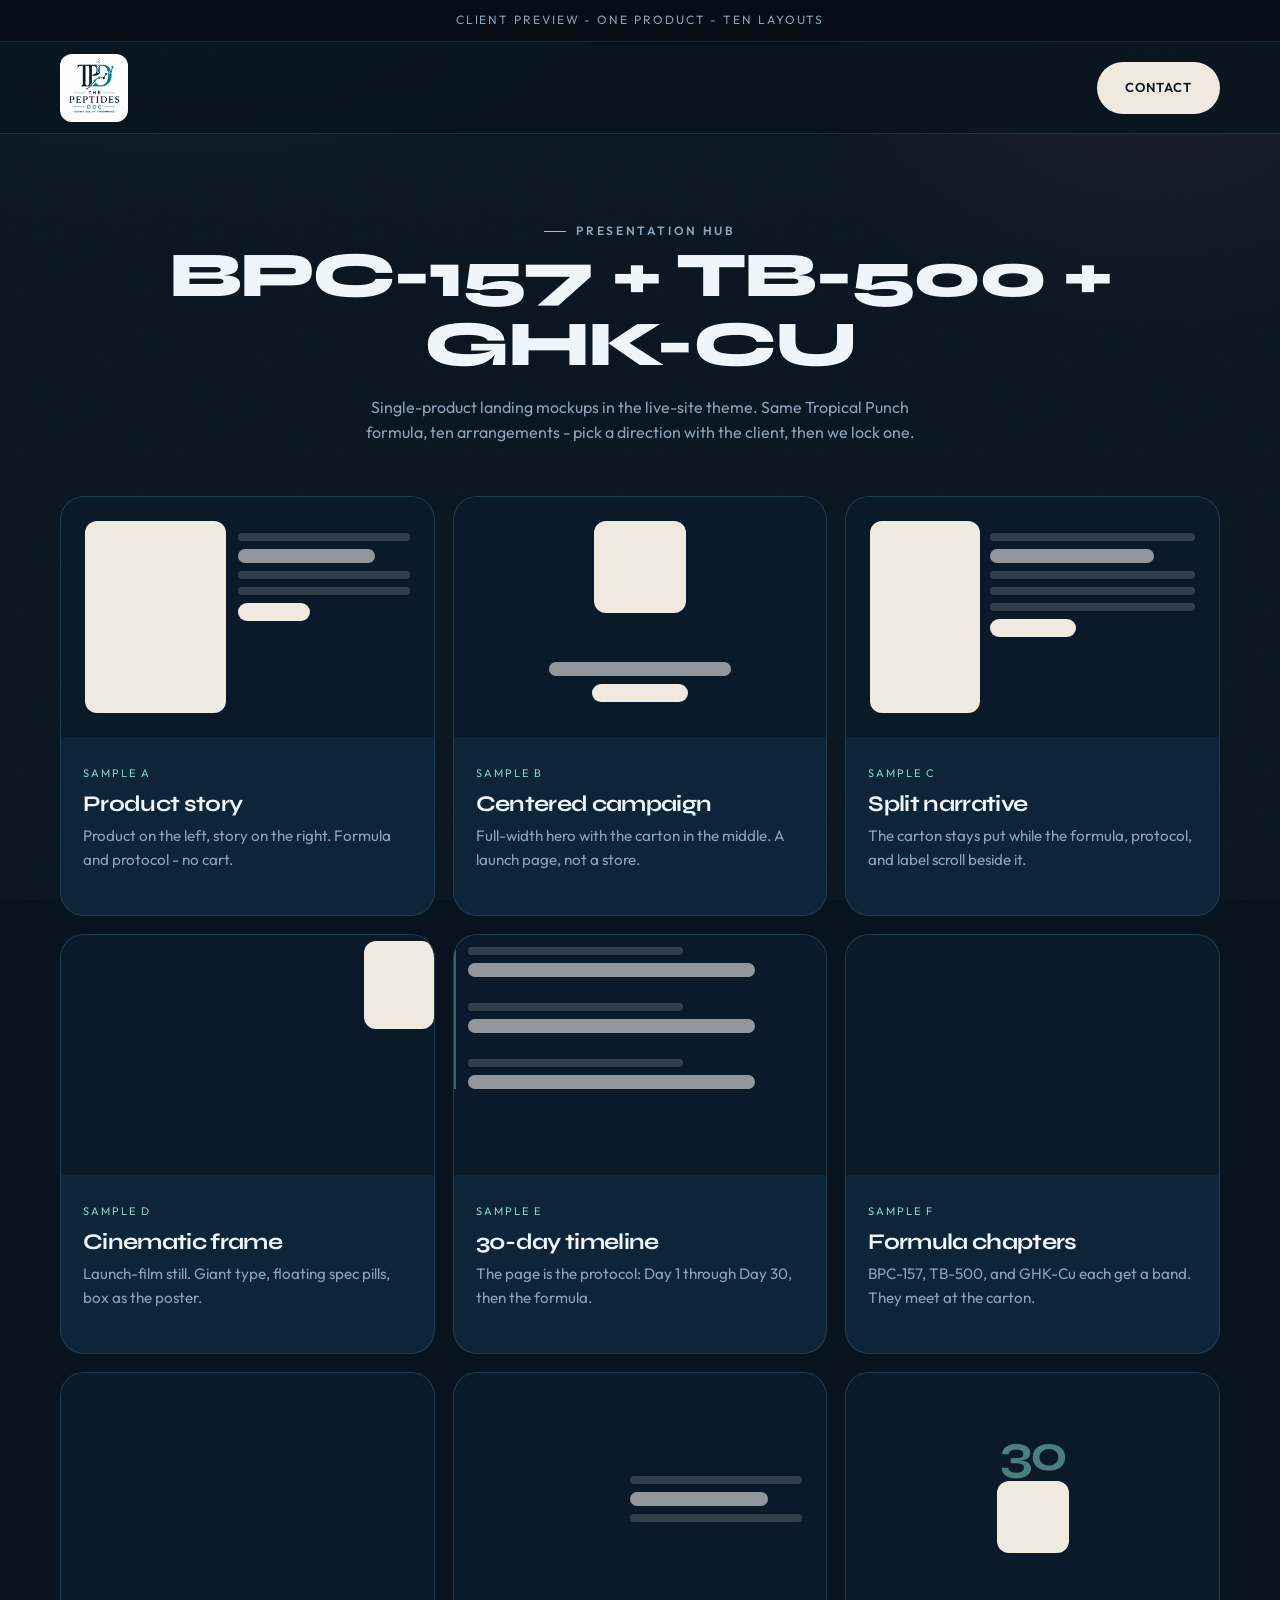
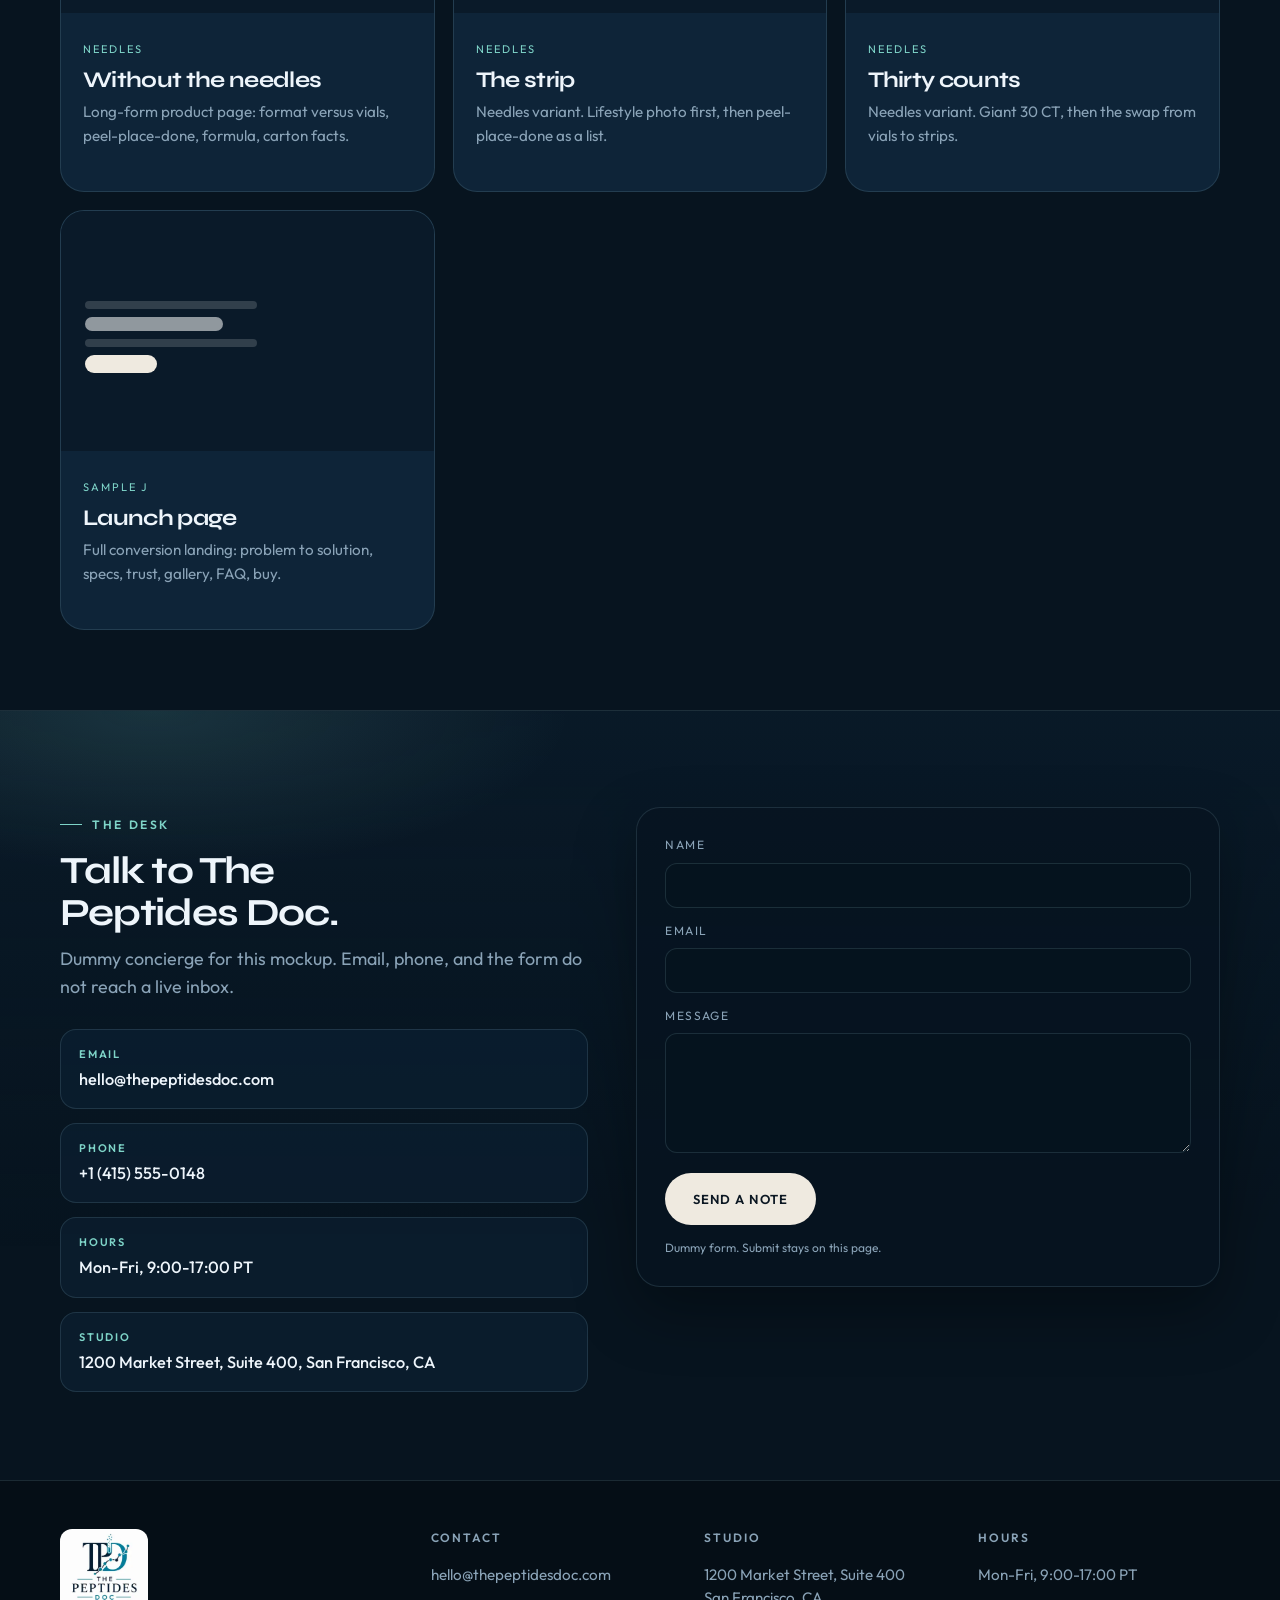
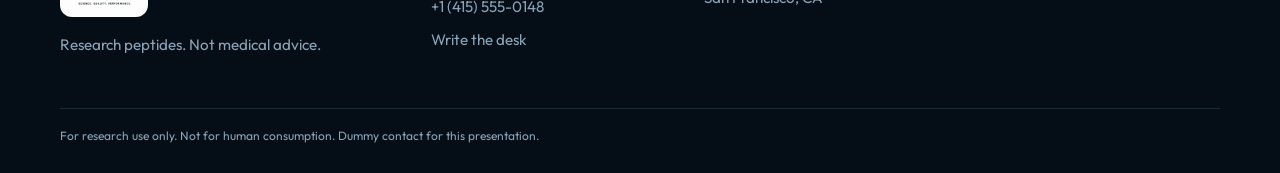
==== index.html @ 36b16c6d "first commit" ====
<!DOCTYPE html>
<html lang="en">
<head>
  <meta charset="UTF-8" />
  <meta name="viewport" content="width=device-width, initial-scale=1" />
  <title>The Peptides Doc - Landing samples</title>
  <link rel="preconnect" href="https://fonts.googleapis.com" />
  <link rel="preconnect" href="https://fonts.gstatic.com" crossorigin />
  <link href="https://fonts.googleapis.com/css2?family=Outfit:wght@300;400;500;600;700&family=Syne:wght@600;700;800&display=swap" rel="stylesheet" />
  <link rel="stylesheet" href="css/theme.css" />
</head>
<body>
  <div class="noise" aria-hidden="true"></div>
    <div class="presenter">Client preview - one product - ten layouts</div>
  <header class="site-header">
    <div class="header-inner">
      <a class="brand" href="index.html">
        <img src="assets/logo.webp" alt="The Peptides Doc" />
      </a>
      <a class="btn" href="#contact">Contact</a>
    </div>
  </header>
  <main>
    <section class="hub-hero wrap">
      <p class="kicker" style="justify-content:center;width:100%">Presentation hub</p>
      <h1>BPC-157 + TB-500 + GHK-CU</h1>
      <p>Single-product landing mockups in the live-site theme. Same Tropical Punch formula, ten arrangements - pick a direction with the client, then we lock one.</p>
    </section>
    <section class="wrap sample-grid">
      <a class="sample-card" href="samples/a-store-matched.html">
        <div class="sample-preview" aria-hidden="true">
          <div class="mini-a">
            <div class="mini-box"></div>
            <div class="mini-lines">
              <i></i><b></b><i></i><i></i><em></em>
            </div>
          </div>
        </div>
        <div class="sample-meta">
          <span>Sample A</span>
          <h2>Product story</h2>
          <p>Product on the left, story on the right. Formula and protocol - no cart.</p>
        </div>
      </a>
      <a class="sample-card" href="samples/b-centered.html">
        <div class="sample-preview" aria-hidden="true">
          <div class="mini-b">
            <div class="mini-box"></div>
            <div class="mini-lines">
              <i></i><b></b><em></em>
            </div>
          </div>
        </div>
        <div class="sample-meta">
          <span>Sample B</span>
          <h2>Centered campaign</h2>
          <p>Full-width hero with the carton in the middle. A launch page, not a store.</p>
        </div>
      </a>
      <a class="sample-card" href="samples/c-split.html">
        <div class="sample-preview" aria-hidden="true">
          <div class="mini-c">
            <div class="mini-box"></div>
            <div class="mini-lines">
              <i></i><b></b><i></i><i></i><i></i><em></em>
            </div>
          </div>
        </div>
        <div class="sample-meta">
          <span>Sample C</span>
          <h2>Split narrative</h2>
          <p>The carton stays put while the formula, protocol, and label scroll beside it.</p>
        </div>
      </a>
      <a class="sample-card" href="samples/d-cinematic.html">
        <div class="sample-preview" aria-hidden="true">
          <div class="mini-d">
            <div class="mini-lines">
              <i></i><b></b><i></i>
            </div>
            <div class="mini-box"></div>
          </div>
        </div>
        <div class="sample-meta">
          <span>Sample D</span>
          <h2>Cinematic frame</h2>
          <p>Launch-film still. Giant type, floating spec pills, box as the poster.</p>
        </div>
      </a>
      <a class="sample-card" href="samples/e-timeline.html">
        <div class="sample-preview" aria-hidden="true">
          <div class="mini-e">
            <div class="mini-lines"><i></i><b></b></div>
            <div class="mini-lines"><i></i><b></b></div>
            <div class="mini-lines"><i></i><b></b></div>
          </div>
        </div>
        <div class="sample-meta">
          <span>Sample E</span>
          <h2>30-day timeline</h2>
          <p>The page is the protocol: Day 1 through Day 30, then the formula.</p>
        </div>
      </a>
      <a class="sample-card" href="samples/f-chapters.html">
        <div class="sample-preview" aria-hidden="true">
          <div class="mini-f">
            <span></span><span></span><span></span>
          </div>
        </div>
        <div class="sample-meta">
          <span>Sample F</span>
          <h2>Formula chapters</h2>
          <p>BPC-157, TB-500, and GHK-Cu each get a band. They meet at the carton.</p>
        </div>
      </a>
      <a class="sample-card" href="samples/g-needles.html">
        <div class="sample-preview" aria-hidden="true">
          <div class="mini-g">
            <div class="mini-lines"><i></i><b></b><i></i></div>
            <div class="mini-box"></div>
          </div>
        </div>
        <div class="sample-meta">
          <span>Needles</span>
          <h2>Without the needles</h2>
          <p>Long-form product page: format versus vials, peel-place-done, formula, carton facts.</p>
        </div>
      </a>
      <a class="sample-card" href="samples/h-needles.html">
        <div class="sample-preview" aria-hidden="true">
          <div class="mini-h">
            <div class="mini-box"></div>
            <div class="mini-lines">
              <i></i><b></b><i></i>
            </div>
          </div>
        </div>
        <div class="sample-meta">
          <span>Needles</span>
          <h2>The strip</h2>
          <p>Needles variant. Lifestyle photo first, then peel-place-done as a list.</p>
        </div>
      </a>
      <a class="sample-card" href="samples/i-needles.html">
        <div class="sample-preview" aria-hidden="true">
          <div class="mini-i">
            <b>30</b>
            <div class="mini-box"></div>
          </div>
        </div>
        <div class="sample-meta">
          <span>Needles</span>
          <h2>Thirty counts</h2>
          <p>Needles variant. Giant 30 CT, then the swap from vials to strips.</p>
        </div>
      </a>
      <a class="sample-card" href="samples/j-launch.html">
        <div class="sample-preview" aria-hidden="true">
          <div class="mini-j">
            <div class="mini-lines">
              <i></i><b></b><i></i><em></em>
            </div>
            <div class="mini-box"></div>
          </div>
        </div>
        <div class="sample-meta">
          <span>Sample J</span>
          <h2>Launch page</h2>
          <p>Full conversion landing: problem to solution, specs, trust, gallery, FAQ, buy.</p>
        </div>
      </a>
    </section>
    <section class="contact-band" id="contact">
      <div class="wrap contact-layout">
        <div class="contact-copy">
          <p class="kicker">The desk</p>
          <h2>Talk to The Peptides Doc.</h2>
          <p class="lede">Dummy concierge for this mockup. Email, phone, and the form do not reach a live inbox.</p>
          <ul class="contact-points">
            <li>
              <span>Email</span>
              <a href="mailto:hello@thepeptidesdoc.com">hello@thepeptidesdoc.com</a>
            </li>
            <li>
              <span>Phone</span>
              <a href="tel:+14155550148">+1 (415) 555-0148</a>
            </li>
            <li>
              <span>Hours</span>
              <b>Mon-Fri, 9:00-17:00 PT</b>
            </li>
            <li>
              <span>Studio</span>
              <b>1200 Market Street, Suite 400, San Francisco, CA</b>
            </li>
          </ul>
        </div>
        <form class="contact-form" action="#" method="post">
          <label>Name
            <input type="text" name="name" autocomplete="name" required />
          </label>
          <label>Email
            <input type="email" name="email" autocomplete="email" required />
          </label>
          <label>Message
            <textarea name="message" required></textarea>
          </label>
          <button class="btn" type="submit">Send a note</button>
          <p class="hint">Dummy form. Submit stays on this page.</p>
        </form>
      </div>
    </section>
  </main>
  <footer class="site-footer">
    <div class="wrap footer-grid">
      <div>
        <a class="brand" href="index.html"><img src="assets/logo.webp" alt="The Peptides Doc" /></a>
        <p style="margin-top:16px">Research peptides. Not medical advice.</p>
      </div>
      <div>
        <h4>Contact</h4>
        <ul>
          <li><a href="mailto:hello@thepeptidesdoc.com">hello@thepeptidesdoc.com</a></li>
          <li><a href="tel:+14155550148">+1 (415) 555-0148</a></li>
          <li><a href="#contact">Write the desk</a></li>
        </ul>
      </div>
      <div>
        <h4>Studio</h4>
        <p>1200 Market Street, Suite 400<br />San Francisco, CA</p>
      </div>
      <div>
        <h4>Hours</h4>
        <p>Mon-Fri, 9:00-17:00 PT</p>
      </div>
    </div>
    <div class="wrap legal">
      For research use only. Not for human consumption. Dummy contact for this presentation.
    </div>
  </footer>
  <script src="js/main.js"></script>
</body>
</html>
---- css/theme.css ----
:root {
  --bg: #07141f;
  --bg-2: #0a1b2c;
  --card: #0e2438;
  --card-2: #123049;
  --line: rgba(160, 210, 225, 0.14);
  --text: #eef5fb;
  --muted: #8aa3b7;
  --accent: #7ed4c8;
  --accent-dim: rgba(126, 212, 200, 0.14);
  --punch: #e27a58;
  --btn: #efeae0;
  --btn-text: #0b1722;
  --shadow: 0 24px 60px rgba(0, 0, 0, 0.35);
  --radius: 18px;
  --display: "Syne", system-ui, sans-serif;
  --sans: "Outfit", system-ui, sans-serif;
  --header: 92px;
  --presenter: 42px;
}

*,
*::before,
*::after {
  box-sizing: border-box;
}

html {
  scroll-behavior: smooth;
}

body {
  margin: 0;
  min-height: 100vh;
  font-family: var(--sans);
  color: var(--text);
  background: var(--bg);
  line-height: 1.55;
}

body::before {
  content: "";
  position: fixed;
  inset: 0;
  pointer-events: none;
  z-index: 0;
  background:
    radial-gradient(900px 500px at 15% -10%, rgba(126, 212, 200, 0.12), transparent 55%),
    radial-gradient(700px 480px at 90% 10%, rgba(226, 122, 88, 0.08), transparent 50%),
    linear-gradient(180deg, #081623 0%, var(--bg) 28%, var(--bg) 100%);
}

img {
  max-width: 100%;
  display: block;
}

a {
  color: inherit;
  text-decoration: none;
}

button,
input {
  font: inherit;
}

.noise {
  position: fixed;
  inset: 0;
  pointer-events: none;
  z-index: 1;
  opacity: 0.045;
  background-image: url("data:image/svg+xml,%3Csvg xmlns='http://www.w3.org/2000/svg' width='160' height='160'%3E%3Cfilter id='n'%3E%3CfeTurbulence type='fractalNoise' baseFrequency='.8' numOctaves='4' stitchTiles='stitch'/%3E%3C/filter%3E%3Crect width='100%25' height='100%25' filter='url(%23n)'/%3E%3C/svg%3E");
}

.presenter,
.site-header,
main,
.site-footer {
  position: relative;
  z-index: 2;
}

/* Presenter strip */
.presenter {
  height: auto;
  min-height: var(--presenter);
  display: flex;
  align-items: center;
  justify-content: center;
  flex-wrap: wrap;
  gap: 14px 18px;
  padding: 8px 16px;
  background: #050e16;
  border-bottom: 1px solid var(--line);
  font-size: 12px;
  letter-spacing: 0.16em;
  text-transform: uppercase;
  color: var(--muted);
}

.presenter a {
  color: var(--muted);
  padding: 4px 2px;
}

.presenter a:hover,
.presenter a[aria-current="page"] {
  color: var(--accent);
}

.presenter .sep {
  width: 4px;
  height: 4px;
  border-radius: 50%;
  background: var(--line);
}

/* Header */
.site-header {
  position: sticky;
  top: 0;
  z-index: 20;
  height: var(--header);
  display: flex;
  align-items: center;
  backdrop-filter: blur(16px);
  background: rgba(7, 20, 31, 0.78);
  border-bottom: 1px solid var(--line);
}

.header-inner,
.wrap {
  width: min(1160px, calc(100% - 40px));
  margin: 0 auto;
}

.header-inner {
  display: flex;
  align-items: center;
  justify-content: space-between;
  gap: 24px;
}

.brand {
  display: flex;
  align-items: center;
  gap: 12px;
}

.brand img {
  display: block;
  height: 68px;
  width: auto;
  border-radius: 12px;
  background: #fff;
}

.site-footer .brand img {
  height: 88px;
}

.nav {
  display: flex;
  gap: 28px;
  font-size: 13px;
  letter-spacing: 0.14em;
  text-transform: uppercase;
  color: var(--muted);
}

.nav a:hover {
  color: var(--text);
}

.header-cta {
  display: flex;
  align-items: center;
  gap: 12px;
}

.menu-toggle {
  display: none;
  width: 42px;
  height: 42px;
  border: 1px solid var(--line);
  background: transparent;
  color: var(--text);
  border-radius: 10px;
  cursor: pointer;
  place-items: center;
}

.menu-toggle span,
.menu-toggle span::before,
.menu-toggle span::after {
  display: block;
  width: 16px;
  height: 2px;
  background: currentColor;
  position: relative;
}

.menu-toggle span::before,
.menu-toggle span::after {
  content: "";
  position: absolute;
  left: 0;
}

.menu-toggle span::before {
  top: -5px;
}

.menu-toggle span::after {
  top: 5px;
}

/* Buttons */
.btn {
  display: inline-flex;
  align-items: center;
  justify-content: center;
  gap: 8px;
  min-height: 52px;
  padding: 0 28px;
  border: 0;
  border-radius: 999px;
  background: var(--btn);
  color: var(--btn-text);
  font-weight: 600;
  letter-spacing: 0.08em;
  text-transform: uppercase;
  font-size: 13px;
  cursor: pointer;
  transition: transform 0.2s ease, box-shadow 0.2s ease;
}

.btn:hover {
  transform: translateY(-1px);
  box-shadow: 0 10px 28px rgba(239, 234, 224, 0.18);
}

.btn-ghost {
  background: transparent;
  color: var(--text);
  border: 1px solid var(--line);
}

.btn-ghost:hover {
  box-shadow: none;
  border-color: var(--accent);
}

.btn-block {
  width: 100%;
}

/* Type */
.kicker {
  display: inline-flex;
  align-items: center;
  gap: 10px;
  color: var(--accent);
  letter-spacing: 0.22em;
  text-transform: uppercase;
  font-size: 12px;
  font-weight: 600;
  margin: 0 0 16px;
}

.kicker::before {
  content: "";
  width: 22px;
  height: 1px;
  background: var(--accent);
}

h1,
h2,
h3 {
  font-family: var(--display);
  line-height: 1.08;
  margin: 0;
  letter-spacing: -0.03em;
}

h1 {
  font-size: clamp(2.4rem, 5vw, 4.4rem);
  font-weight: 800;
}

h2 {
  font-size: clamp(1.8rem, 3vw, 2.8rem);
}

h3 {
  font-size: 1.2rem;
  letter-spacing: -0.02em;
}

.lede {
  font-size: 1.12rem;
  color: var(--muted);
  max-width: 46ch;
}

.section {
  padding: 88px 0;
}

.section-head {
  display: flex;
  justify-content: space-between;
  align-items: end;
  gap: 24px;
  margin-bottom: 36px;
}

.section-head p {
  color: var(--muted);
  max-width: 36ch;
  margin: 0;
}

.flavor-chip {
  display: inline-flex;
  align-items: center;
  gap: 8px;
  padding: 6px 12px;
  border-radius: 999px;
  background: rgba(226, 122, 88, 0.14);
  color: #f3b79a;
  font-size: 12px;
  letter-spacing: 0.14em;
  text-transform: uppercase;
  font-weight: 600;
}

.flavor-chip i {
  width: 8px;
  height: 8px;
  border-radius: 50%;
  background: var(--punch);
  display: block;
}

/* Product stage */
.product-stage {
  position: relative;
  display: grid;
  place-items: center;
}

.product-stage img {
  width: min(440px, 100%);
  height: auto;
  filter: drop-shadow(0 28px 50px rgba(0, 0, 0, 0.45));
  border-radius: 0;
  mix-blend-mode: lighten;
}

.product-stage::after {
  content: "";
  position: absolute;
  width: 70%;
  height: 40%;
  bottom: 6%;
  border-radius: 50%;
  background: radial-gradient(circle, rgba(126, 212, 200, 0.28), transparent 70%);
  z-index: -1;
  filter: blur(8px);
}

/* Specs */
.specs {
  display: grid;
  grid-template-columns: repeat(4, 1fr);
  gap: 12px;
}

.spec {
  background: rgba(14, 36, 56, 0.7);
  border: 1px solid var(--line);
  border-radius: var(--radius);
  padding: 18px 16px;
}

.spec span {
  display: block;
  color: var(--muted);
  font-size: 11px;
  letter-spacing: 0.16em;
  text-transform: uppercase;
}

.spec strong {
  display: block;
  margin-top: 6px;
  font-size: 1.15rem;
  font-weight: 600;
}

/* Cards */
.grid-3 {
  display: grid;
  grid-template-columns: repeat(3, 1fr);
  gap: 16px;
}

.card {
  background: linear-gradient(180deg, rgba(18, 48, 73, 0.65), rgba(14, 36, 56, 0.9));
  border: 1px solid var(--line);
  border-radius: 22px;
  padding: 28px;
  min-height: 100%;
}

.card .idx {
  color: var(--accent);
  font-size: 12px;
  letter-spacing: 0.18em;
  text-transform: uppercase;
  margin-bottom: 18px;
}

.card p {
  color: var(--muted);
  margin: 12px 0 0;
}

.hero-actions {
  margin-top: 24px;
  display: flex;
  gap: 12px;
  flex-wrap: wrap;
}

.pay-hint {
  color: var(--muted);
  font-size: 13px;
  text-align: center;
  margin-top: 14px;
}

/* Label */
.label-grid {
  display: grid;
  grid-template-columns: 1.1fr 0.9fr;
  gap: 16px;
}

.facts {
  background: var(--card);
  border: 1px solid var(--line);
  border-radius: 22px;
  padding: 28px;
}

.facts h3 {
  margin-bottom: 16px;
}

.facts-row {
  display: flex;
  justify-content: space-between;
  gap: 16px;
  padding: 12px 0;
  border-bottom: 1px solid var(--line);
  color: var(--muted);
}

.facts-row strong {
  color: var(--text);
  font-weight: 500;
}

.side-notes {
  display: grid;
  gap: 12px;
}

.note {
  background: var(--card);
  border: 1px solid var(--line);
  border-radius: 16px;
  padding: 18px 20px;
}

.note h3 {
  font-size: 0.95rem;
  margin-bottom: 8px;
}

.note p {
  margin: 0;
  color: var(--muted);
  font-size: 0.92rem;
}

/* FAQ */
.faq {
  display: grid;
  gap: 10px;
}

.faq-item {
  border: 1px solid var(--line);
  border-radius: 16px;
  background: rgba(14, 36, 56, 0.55);
  overflow: hidden;
}

.faq-item button {
  width: 100%;
  text-align: left;
  background: transparent;
  border: 0;
  color: var(--text);
  padding: 18px 20px;
  display: flex;
  justify-content: space-between;
  align-items: center;
  gap: 16px;
  cursor: pointer;
  font-weight: 500;
}

.faq-item button span {
  color: var(--accent);
  font-size: 1.4rem;
  line-height: 1;
}

.faq-item .answer {
  display: none;
  padding: 0 20px 18px;
  color: var(--muted);
}

.faq-item.open .answer {
  display: block;
}

/* Close CTA */
.close-cta {
  text-align: center;
  padding: 96px 0 80px;
}

.close-cta .panel {
  background:
    radial-gradient(600px 180px at 50% 0%, rgba(126, 212, 200, 0.16), transparent 60%),
    var(--card);
  border: 1px solid var(--line);
  border-radius: 28px;
  padding: 64px 24px;
}

.close-cta p {
  color: var(--muted);
  max-width: 46ch;
  margin: 16px auto 28px;
}

/* Footer */
.site-footer {
  border-top: 1px solid var(--line);
  padding: 48px 0 28px;
  background: #050e16;
}

.footer-grid {
  display: grid;
  grid-template-columns: 1.4fr repeat(3, 1fr);
  gap: 32px;
  margin-bottom: 36px;
}

.site-footer h4 {
  margin: 0 0 14px;
  font-size: 12px;
  letter-spacing: 0.16em;
  text-transform: uppercase;
  color: var(--muted);
  font-weight: 600;
}

.site-footer a,
.site-footer p {
  color: var(--muted);
  font-size: 0.95rem;
}

.site-footer ul {
  list-style: none;
  margin: 0;
  padding: 0;
  display: grid;
  gap: 8px;
}

.legal {
  border-top: 1px solid var(--line);
  padding-top: 18px;
  font-size: 12px;
  color: var(--muted);
}

.site-footer a:hover {
  color: var(--accent);
}

.contact-band {
  padding: 96px 0 88px;
  border-top: 1px solid var(--line);
  scroll-margin-top: 140px;
  background:
    radial-gradient(720px 280px at 12% 0%, rgba(126, 212, 200, 0.14), transparent 58%),
    linear-gradient(180deg, rgba(14, 36, 56, 0.35), transparent 70%);
}

.contact-layout {
  display: grid;
  grid-template-columns: 0.95fr 1.05fr;
  gap: 48px;
  align-items: start;
}

.contact-copy h2 {
  margin-bottom: 12px;
  max-width: 14ch;
}

.contact-copy .lede {
  margin: 0 0 28px;
}

.contact-points {
  list-style: none;
  margin: 0;
  padding: 0;
  display: grid;
  gap: 14px;
}

.contact-points li {
  display: grid;
  gap: 4px;
  padding: 16px 18px;
  border: 1px solid var(--line);
  border-radius: 16px;
  background: rgba(14, 36, 56, 0.55);
}

.contact-points span {
  font-size: 11px;
  letter-spacing: 0.16em;
  text-transform: uppercase;
  color: var(--accent);
  font-weight: 600;
}

.contact-points a,
.contact-points b {
  color: var(--text);
  font-weight: 500;
  font-size: 1.02rem;
}

.contact-form {
  display: grid;
  gap: 14px;
  padding: 28px;
  border: 1px solid var(--line);
  border-radius: 24px;
  background: rgba(8, 20, 32, 0.72);
  box-shadow: var(--shadow);
}

.contact-form label {
  display: grid;
  gap: 8px;
  font-size: 12px;
  letter-spacing: 0.12em;
  text-transform: uppercase;
  color: var(--muted);
}

.contact-form input,
.contact-form textarea {
  width: 100%;
  border: 1px solid var(--line);
  border-radius: 12px;
  background: rgba(7, 20, 31, 0.85);
  color: var(--text);
  padding: 12px 14px;
  font: inherit;
  letter-spacing: 0;
  text-transform: none;
}

.contact-form textarea {
  min-height: 120px;
  resize: vertical;
}

.contact-form input:focus,
.contact-form textarea:focus {
  outline: 2px solid rgba(126, 212, 200, 0.45);
  border-color: var(--accent);
}

.contact-form .btn {
  justify-self: start;
  margin-top: 6px;
}

.contact-form .hint {
  margin: 0;
  color: var(--muted);
  font-size: 12px;
}

/* Hub */
.hub-hero {
  padding: 72px 0 24px;
  text-align: center;
}

.hub-hero p {
  color: var(--muted);
  max-width: 52ch;
  margin: 16px auto 0;
}

.sample-grid {
  display: grid;
  grid-template-columns: repeat(3, 1fr);
  gap: 18px;
  padding: 28px 0 80px;
}

.sample-card {
  display: flex;
  flex-direction: column;
  border: 1px solid var(--line);
  border-radius: 24px;
  overflow: hidden;
  background: var(--card);
  min-height: 420px;
  transition: transform 0.2s ease, border-color 0.2s ease;
}

.sample-card:hover {
  transform: translateY(-4px);
  border-color: rgba(126, 212, 200, 0.4);
}

.sample-preview {
  height: 240px;
  position: relative;
  background: #0a1a29;
  overflow: hidden;
}

.mini-a,
.mini-b,
.mini-c {
  position: absolute;
  inset: 24px;
}

.mini-a {
  display: grid;
  grid-template-columns: 0.9fr 1.1fr;
  gap: 12px;
}

.mini-box {
  background: #efeae0;
  border-radius: 12px;
}

.mini-lines {
  display: grid;
  align-content: start;
  gap: 8px;
  padding-top: 12px;
}

.mini-lines i,
.mini-lines b,
.mini-lines em {
  display: block;
  height: 8px;
  border-radius: 99px;
  background: rgba(255, 255, 255, 0.16);
}

.mini-lines b {
  width: 80%;
  height: 14px;
  background: rgba(255, 255, 255, 0.55);
}

.mini-lines em {
  width: 42%;
  height: 18px;
  background: var(--btn);
}

.mini-b {
  display: grid;
  justify-items: center;
  gap: 10px;
}

.mini-b .mini-box {
  width: 92px;
  height: 92px;
}

.mini-b .mini-lines {
  width: 70%;
  justify-items: center;
}

.mini-c {
  display: grid;
  grid-template-columns: 0.7fr 1.3fr;
  gap: 10px;
}

.mini-c .mini-box {
  height: 100%;
}

.sample-meta {
  padding: 22px 22px 24px;
}

.sample-meta span {
  color: var(--accent);
  font-size: 11px;
  letter-spacing: 0.18em;
  text-transform: uppercase;
}

.sample-meta h2 {
  font-size: 1.4rem;
  margin: 8px 0 8px;
}

.sample-meta p {
  margin: 0;
  color: var(--muted);
  font-size: 0.95rem;
}

/* Layout A */
.layout-a .hero {
  display: grid;
  grid-template-columns: 1fr 1fr;
  gap: 56px;
  align-items: center;
  padding: 56px 0 32px;
}

.layout-a .hero-copy .lede {
  margin: 18px 0 22px;
}

.layout-a .specs {
  margin: 40px 0 8px;
}

/* Layout B */
.layout-b .hero {
  text-align: center;
  padding: 48px 0 24px;
}

.layout-b .hero-copy {
  max-width: 760px;
  margin: 0 auto 8px;
}

.layout-b .lede {
  margin: 16px auto 24px;
}

.layout-b .hero-actions {
  display: flex;
  justify-content: center;
  gap: 12px;
  flex-wrap: wrap;
}

.layout-b .kicker,
.layout-b .section-head {
  justify-content: center;
  text-align: center;
}

.layout-b .kicker {
  width: 100%;
}

.layout-b .section-head {
  flex-direction: column;
  align-items: center;
}

.layout-b .section-head p,
.layout-b .lede {
  margin-left: auto;
  margin-right: auto;
}

.layout-b .specs {
  margin-top: 48px;
}

.layout-b .product-stage {
  margin: 8px 0 28px;
}

/* Layout C */
.layout-c .split {
  display: grid;
  grid-template-columns: 420px 1fr;
  gap: 48px;
  align-items: start;
  padding: 40px 0 72px;
}

.layout-c .sticky-panel {
  position: sticky;
  top: calc(var(--header) + 24px);
  background: rgba(14, 36, 56, 0.72);
  border: 1px solid var(--line);
  border-radius: 28px;
  padding: 28px 24px 24px;
  backdrop-filter: blur(12px);
}

.layout-c .sticky-panel h1 {
  font-size: clamp(1.7rem, 2.4vw, 2.3rem);
  margin: 10px 0 8px;
}

.layout-c .sticky-panel .lede {
  font-size: 0.98rem;
  margin: 0 0 16px;
}

.layout-c .sticky-panel .hero-actions {
  flex-direction: column;
}

.layout-c .story .section {
  padding: 0 0 56px;
}

.layout-c .story .section:first-child {
  padding-top: 8px;
}

/* Hub mini D E F */
.mini-d {
  display: grid;
  align-content: center;
  justify-items: start;
  gap: 10px;
}

.mini-d b {
  width: 90%;
  height: 22px;
}

.mini-d .mini-box {
  width: 70px;
  height: 88px;
  justify-self: end;
  margin-top: -70px;
}

.mini-e {
  display: grid;
  gap: 14px;
  padding-left: 12px;
  border-left: 2px solid rgba(126, 212, 200, 0.4);
}

.mini-e i {
  width: 60%;
}

.mini-f {
  display: grid;
  grid-template-rows: 1fr 1fr 1fr;
  gap: 8px;
}

.mini-f span {
  display: block;
  border-radius: 8px;
  background: rgba(126, 212, 200, 0.18);
}

.mini-f span:nth-child(2) {
  background: rgba(226, 122, 88, 0.22);
}

.mini-f span:nth-child(3) {
  background: rgba(255, 255, 255, 0.12);
}

/* Layout D cinematic */
.layout-d .cine {
  min-height: calc(100vh - var(--header) - 52px);
  display: grid;
  grid-template-columns: 1.05fr 0.95fr;
  gap: 32px;
  align-items: center;
  padding: 36px 0 56px;
}

.layout-d .cine h1 {
  font-size: clamp(2.8rem, 7vw, 5.6rem);
  line-height: 0.9;
}

.layout-d .cine .lede {
  margin: 20px 0 0;
  max-width: 38ch;
}

.cine-visual {
  position: relative;
}

.pill {
  position: absolute;
  border: 1px solid var(--line);
  background: rgba(7, 20, 31, 0.78);
  backdrop-filter: blur(10px);
  border-radius: 999px;
  padding: 8px 14px;
  font-size: 12px;
  letter-spacing: 0.08em;
  text-transform: uppercase;
  color: var(--accent);
  white-space: nowrap;
}

.pill-1 { top: 8%; left: -8%; }
.pill-2 { top: 42%; right: -6%; }
.pill-3 { bottom: 14%; left: 0; }
.pill-4 { top: 12%; right: 4%; color: #f3b79a; }

.scroll-cue {
  margin: 0;
  color: var(--muted);
  letter-spacing: 0.2em;
  text-transform: uppercase;
  font-size: 11px;
}

/* Layout E timeline */
.layout-e .intro {
  display: grid;
  grid-template-columns: 280px 1fr;
  gap: 48px;
  align-items: center;
  padding: 40px 0 24px;
}

.layout-e .intro .product-stage img {
  width: min(260px, 100%);
}

.timeline {
  position: relative;
  margin: 24px 0 8px;
  padding-left: 8px;
}

.t-item {
  display: grid;
  grid-template-columns: 140px 1fr;
  gap: 28px;
  padding: 0 0 48px 36px;
  border-left: 1px solid var(--line);
  position: relative;
}

.t-item::before {
  content: "";
  position: absolute;
  left: -5px;
  top: 6px;
  width: 9px;
  height: 9px;
  border-radius: 50%;
  background: var(--accent);
  box-shadow: 0 0 0 4px var(--accent-dim);
}

.t-item .when {
  color: var(--accent);
  letter-spacing: 0.16em;
  text-transform: uppercase;
  font-size: 12px;
  font-weight: 600;
  margin: 0;
}

.t-item h3 {
  margin: 0 0 8px;
}

.t-item p {
  margin: 0;
  color: var(--muted);
}

.t-item:last-child {
  border-left-color: transparent;
  padding-bottom: 12px;
}

/* Layout F chapters */
.chapter {
  display: grid;
  grid-template-columns: 0.4fr 1.2fr 0.8fr;
  gap: 32px;
  align-items: center;
  padding: 72px 0;
  border-top: 1px solid var(--line);
}

.chapter-num {
  font-family: var(--display);
  font-size: clamp(4rem, 10vw, 8rem);
  line-height: 0.8;
  color: rgba(238, 245, 251, 0.08);
  letter-spacing: -0.06em;
}

.chapter h2 {
  margin: 8px 0 12px;
}

.chapter p {
  margin: 0;
  color: var(--muted);
  max-width: 42ch;
}

.chapter-accent {
  height: 8px;
  border-radius: 99px;
  background: var(--accent);
  width: 72px;
}

.ch-tb .chapter-accent { background: #7ea8d4; }
.ch-ghk .chapter-accent { background: var(--punch); }

.combine {
  display: grid;
  grid-template-columns: 1fr 1fr;
  gap: 40px;
  align-items: center;
  padding: 64px 0 40px;
  border-top: 1px solid var(--line);
}

/* Layout G - without the needles */
.layout-g .g-hero {
  position: relative;
  padding: 28px 0 72px;
  text-align: center;
  overflow: hidden;
}

.layout-g .g-hero h1 {
  font-size: clamp(2.6rem, 9vw, 6rem);
  line-height: 0.88;
  max-width: 12ch;
  margin: 0 auto 8px;
  position: relative;
  z-index: 1;
}

.layout-g .g-hero .kicker {
  justify-content: center;
  width: 100%;
}

.g-stage {
  position: relative;
  max-width: 520px;
  margin: 8px auto 0;
  z-index: 1;
}

.g-stage .g-num {
  position: absolute;
  left: 50%;
  top: 46%;
  transform: translate(-50%, -50%);
  font-family: var(--display);
  font-size: clamp(8rem, 22vw, 16rem);
  line-height: 0.7;
  color: rgba(126, 212, 200, 0.1);
  letter-spacing: -0.08em;
  z-index: 0;
  pointer-events: none;
}

.g-stage img {
  position: relative;
  z-index: 1;
  width: min(380px, 78%);
  margin: 0 auto;
  mix-blend-mode: lighten;
  filter: drop-shadow(0 32px 50px rgba(0, 0, 0, 0.5));
}

.g-meta {
  display: flex;
  justify-content: center;
  gap: 28px;
  flex-wrap: wrap;
  margin-top: 18px;
  position: relative;
  z-index: 1;
  color: var(--muted);
  font-size: 13px;
  letter-spacing: 0.12em;
  text-transform: uppercase;
}

.g-meta b {
  color: var(--text);
  font-weight: 600;
}

.steps-split {
  display: grid;
  grid-template-columns: 0.9fr 1.1fr;
  gap: 48px;
  align-items: center;
}

.step-list {
  display: grid;
  gap: 14px;
}

.step-list article {
  display: grid;
  grid-template-columns: 56px 1fr;
  gap: 16px;
  align-items: start;
  padding: 18px 20px;
  border: 1px solid var(--line);
  border-radius: 18px;
  background: rgba(14, 36, 56, 0.55);
}

.step-list .n {
  font-family: var(--display);
  font-size: 1.4rem;
  color: var(--accent);
  line-height: 1;
}

.step-list h3 {
  margin: 0 0 4px;
}

.step-list p {
  margin: 0;
  color: var(--muted);
  font-size: 0.95rem;
}

.stat-row {
  display: grid;
  grid-template-columns: repeat(3, 1fr);
  gap: 12px;
}

.stat-row article {
  border: 1px solid var(--line);
  border-radius: 20px;
  padding: 28px 22px;
  background: var(--card);
}

.stat-row span {
  display: block;
  color: var(--accent);
  font-size: 11px;
  letter-spacing: 0.16em;
  text-transform: uppercase;
  margin-bottom: 10px;
}

.stat-row strong {
  display: block;
  font-family: var(--display);
  font-size: 1.55rem;
  letter-spacing: -0.03em;
  margin-bottom: 8px;
}

.stat-row p {
  margin: 0;
  color: var(--muted);
}

.rail {
  display: grid;
  gap: 0;
}

.rail article {
  display: grid;
  grid-template-columns: 80px 1fr;
  gap: 20px;
  padding: 28px 0;
  border-top: 1px solid var(--line);
}

.rail article:last-child {
  border-bottom: 1px solid var(--line);
}

.rail .n {
  font-family: var(--display);
  font-size: 2rem;
  color: rgba(126, 212, 200, 0.7);
}

.rail p {
  margin: 8px 0 0;
  color: var(--muted);
}

.mini-g {
  display: grid;
  justify-items: center;
  align-content: center;
  gap: 8px;
}

.mini-g b {
  width: 78%;
  height: 16px;
}

.mini-h {
  position: absolute;
  inset: 24px;
  display: grid;
  grid-template-columns: 0.9fr 1.1fr;
  gap: 12px;
  align-items: center;
}

.mini-i {
  position: absolute;
  inset: 24px;
  display: grid;
  justify-items: center;
  align-content: center;
  gap: 6px;
}

.mini-i b {
  font-family: var(--display);
  font-size: 3.2rem;
  line-height: 0.8;
  color: rgba(126, 212, 200, 0.55);
  letter-spacing: -0.06em;
}

.mini-i .mini-box {
  width: 72px;
  height: 72px;
}

.mini-j {
  position: absolute;
  inset: 24px;
  display: grid;
  grid-template-columns: 1.1fr 0.9fr;
  gap: 12px;
  align-items: center;
}

/* Toast for dummy CTA */
.toast {
  position: fixed;
  left: 50%;
  bottom: 24px;
  transform: translateX(-50%) translateY(20px);
  background: var(--btn);
  color: var(--btn-text);
  padding: 12px 18px;
  border-radius: 999px;
  font-size: 13px;
  font-weight: 600;
  opacity: 0;
  pointer-events: none;
  z-index: 40;
  transition: 0.25s ease;
}

.toast.show {
  opacity: 1;
  transform: translateX(-50%) translateY(0);
}

.reveal {
  opacity: 0;
  transform: translateY(22px);
  transition: opacity 0.7s ease var(--d, 0ms), transform 0.75s cubic-bezier(0.22, 1, 0.36, 1) var(--d, 0ms);
}

.reveal.is-in {
  opacity: 1;
  transform: none;
}

.layout-g .product-stage img,
.layout-h .hx-shot img,
.layout-i .ix-pack img,
.layout-j .jx-hero-visual img {
  animation: pack-float 5.8s ease-in-out infinite;
}

.layout-i .ix-giant {
  animation: giant-in 1.15s cubic-bezier(0.22, 1, 0.36, 1) both;
}

.hx-banner {
  animation: banner-in 0.9s ease both;
}

@keyframes pack-float {
  0%,
  100% {
    transform: translateY(0);
  }
  50% {
    transform: translateY(-12px);
  }
}

@keyframes giant-in {
  from {
    opacity: 0;
    transform: scale(0.88);
  }
  to {
    opacity: 1;
    transform: none;
  }
}

@keyframes banner-in {
  from {
    letter-spacing: 0.08em;
    opacity: 0;
  }
  to {
    opacity: 1;
  }
}

@media (max-width: 960px) {
  .nav {
    display: none;
  }

  body.nav-open .nav {
    display: flex;
    position: absolute;
    top: 100%;
    left: 0;
    right: 0;
    flex-direction: column;
    gap: 0;
    background: #07141f;
    border-bottom: 1px solid var(--line);
    padding: 8px 20px 16px;
  }

  body.nav-open .nav a {
    padding: 12px 0;
    border-bottom: 1px solid var(--line);
  }

  .menu-toggle {
    display: grid;
    place-items: center;
  }

  .layout-a .hero,
  .layout-c .split,
  .layout-d .cine,
  .layout-e .intro,
  .layout-f .chapter,
  .layout-f .combine,
  .layout-g .g-hero,
  .layout-j .jx-hero,
  .steps-split,
  .stat-row,
  .grid-3,
  .specs,
  .label-grid,
  .footer-grid,
  .sample-grid,
  .contact-layout {
    grid-template-columns: 1fr;
  }

  .t-item {
    grid-template-columns: 1fr;
    gap: 8px;
  }

  .pill {
    position: static;
    display: inline-flex;
    margin: 6px 6px 0 0;
  }

  .cine-visual {
    order: -1;
  }

  .layout-c .sticky-panel {
    position: static;
  }

  .header-cta .btn {
    display: none;
  }
}

@media (max-width: 640px) {
  .layout-a .hero-actions,
  .layout-b .hero-actions {
    flex-direction: column;
  }

  .layout-a .hero-actions .btn,
  .layout-b .hero-actions .btn,
  .layout-c .hero-actions .btn {
    width: 100%;
  }
}

@media (prefers-reduced-motion: reduce) {
  html {
    scroll-behavior: auto;
  }

  .btn,
  .sample-card,
  .toast,
  .reveal {
    transition: none;
  }

  .reveal {
    opacity: 1;
    transform: none;
  }

  .layout-g .product-stage img,
  .layout-h .hx-shot img,
  .layout-i .ix-pack img,
  .layout-j .jx-hero-visual img,
  .layout-i .ix-giant,
  .hx-banner {
    animation: none;
  }
}
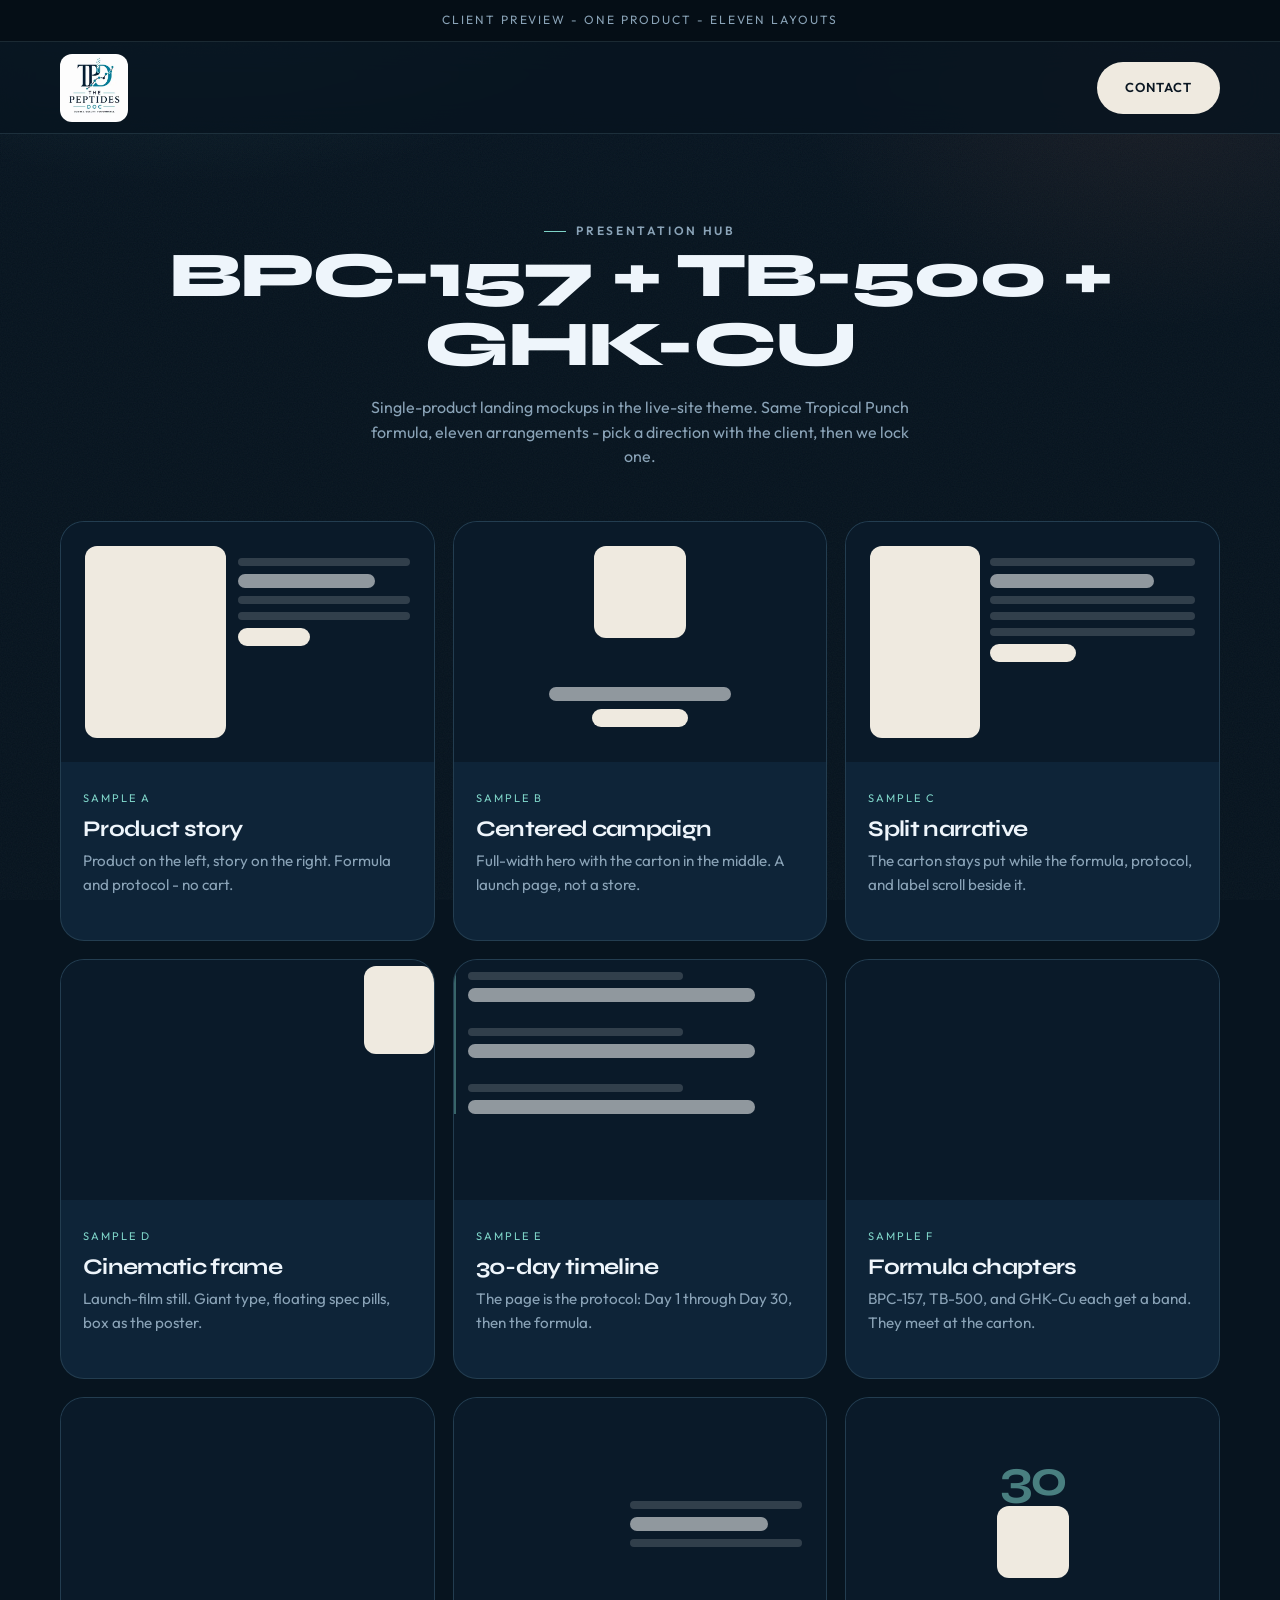
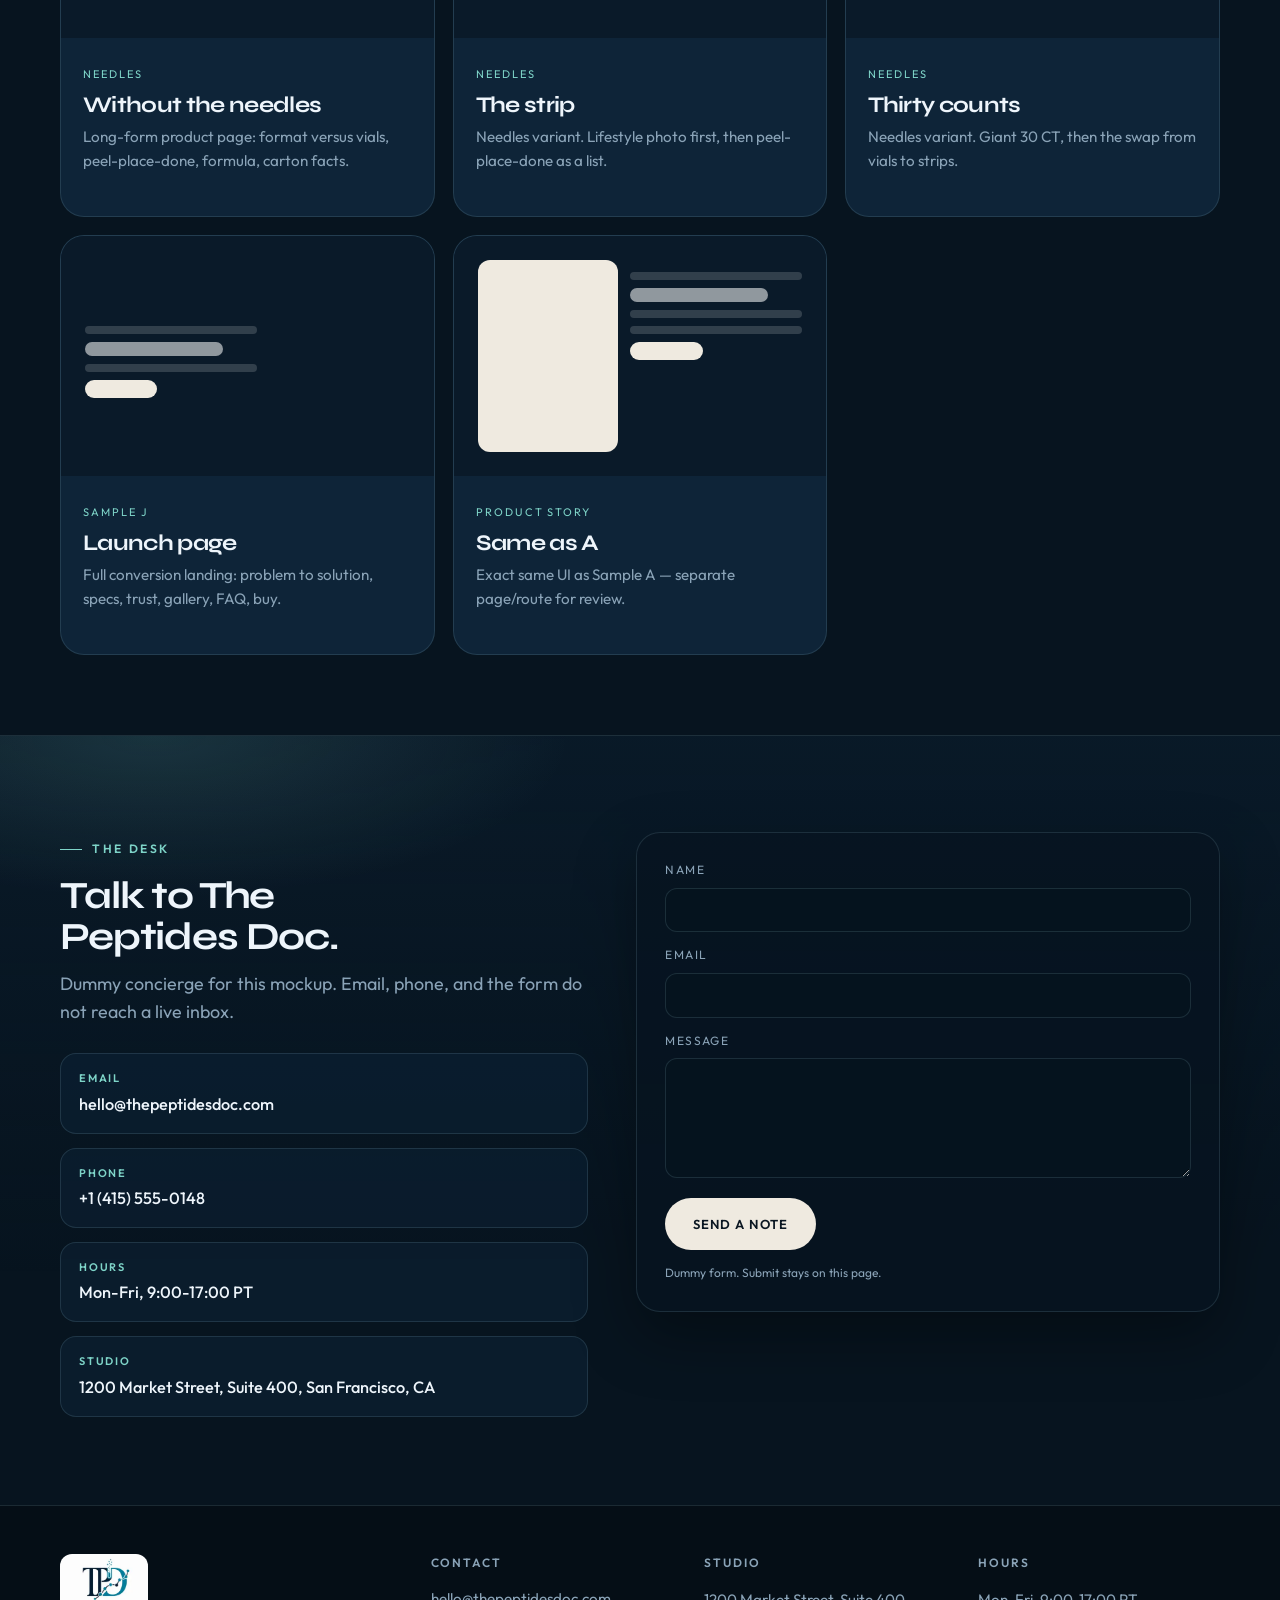
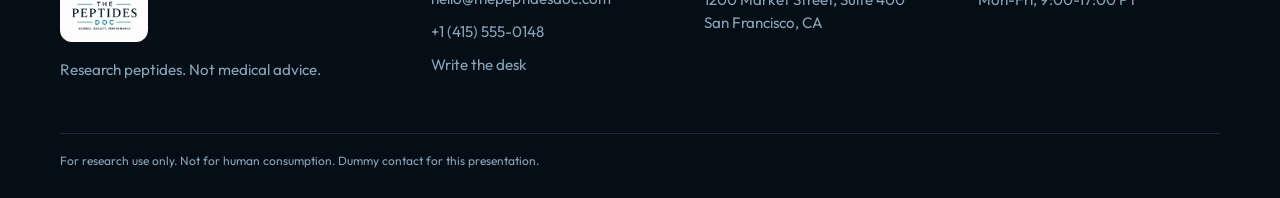
==== commit f3cf240a: "add new landing page" ====
--- a/index.html
+++ b/index.html
@@ -11,7 +11,7 @@
 </head>
 <body>
   <div class="noise" aria-hidden="true"></div>
-    <div class="presenter">Client preview - one product - ten layouts</div>
+    <div class="presenter">Client preview - one product - eleven layouts</div>
   <header class="site-header">
     <div class="header-inner">
       <a class="brand" href="index.html">
@@ -24,7 +24,7 @@
     <section class="hub-hero wrap">
       <p class="kicker" style="justify-content:center;width:100%">Presentation hub</p>
       <h1>BPC-157 + TB-500 + GHK-CU</h1>
-      <p>Single-product landing mockups in the live-site theme. Same Tropical Punch formula, ten arrangements - pick a direction with the client, then we lock one.</p>
+      <p>Single-product landing mockups in the live-site theme. Same Tropical Punch formula, eleven arrangements - pick a direction with the client, then we lock one.</p>
     </section>
     <section class="wrap sample-grid">
       <a class="sample-card" href="samples/a-store-matched.html">
@@ -167,6 +167,21 @@
           <span>Sample J</span>
           <h2>Launch page</h2>
           <p>Full conversion landing: problem to solution, specs, trust, gallery, FAQ, buy.</p>
+        </div>
+      </a>
+      <a class="sample-card" href="samples/product-story.html">
+        <div class="sample-preview" aria-hidden="true">
+          <div class="mini-a">
+            <div class="mini-box"></div>
+            <div class="mini-lines">
+              <i></i><b></b><i></i><i></i><em></em>
+            </div>
+          </div>
+        </div>
+        <div class="sample-meta">
+          <span>Product Story</span>
+          <h2>Same as A</h2>
+          <p>Exact same UI as Sample A — separate page/route for review.</p>
         </div>
       </a>
     </section>
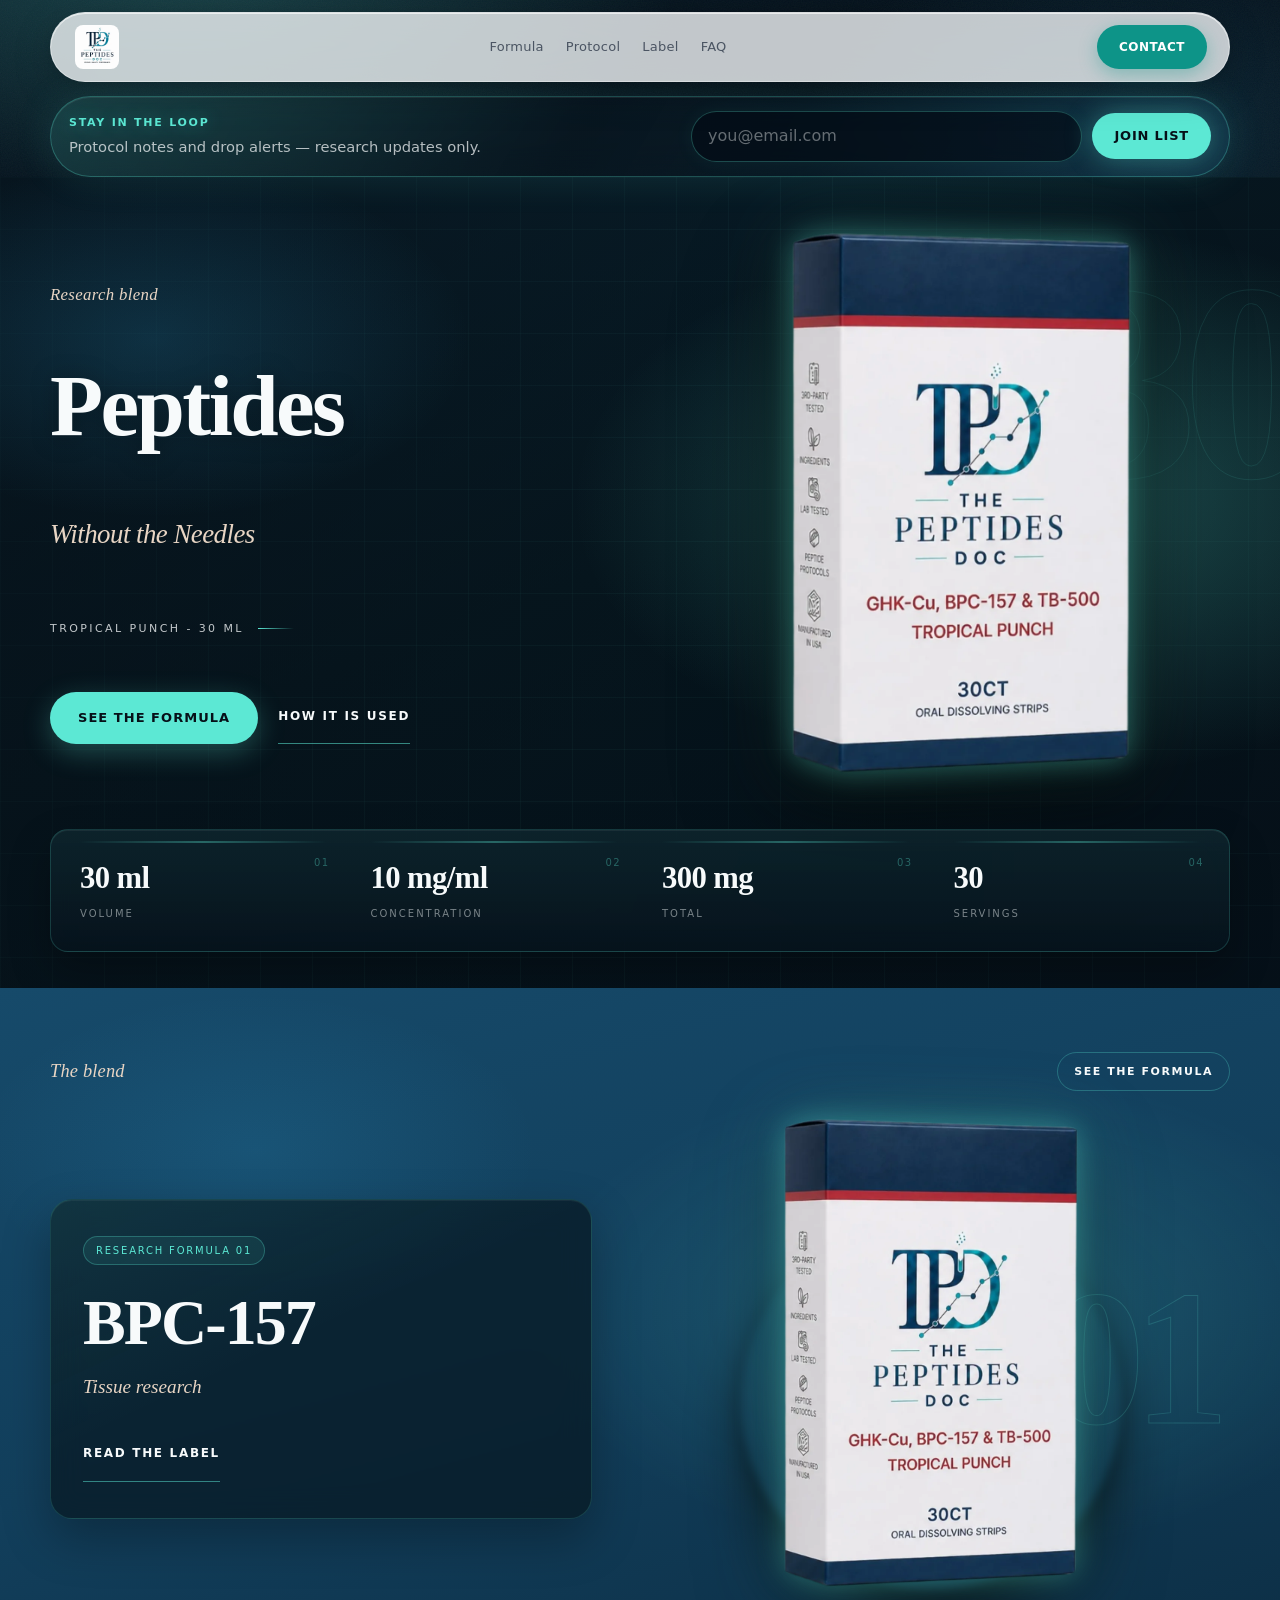
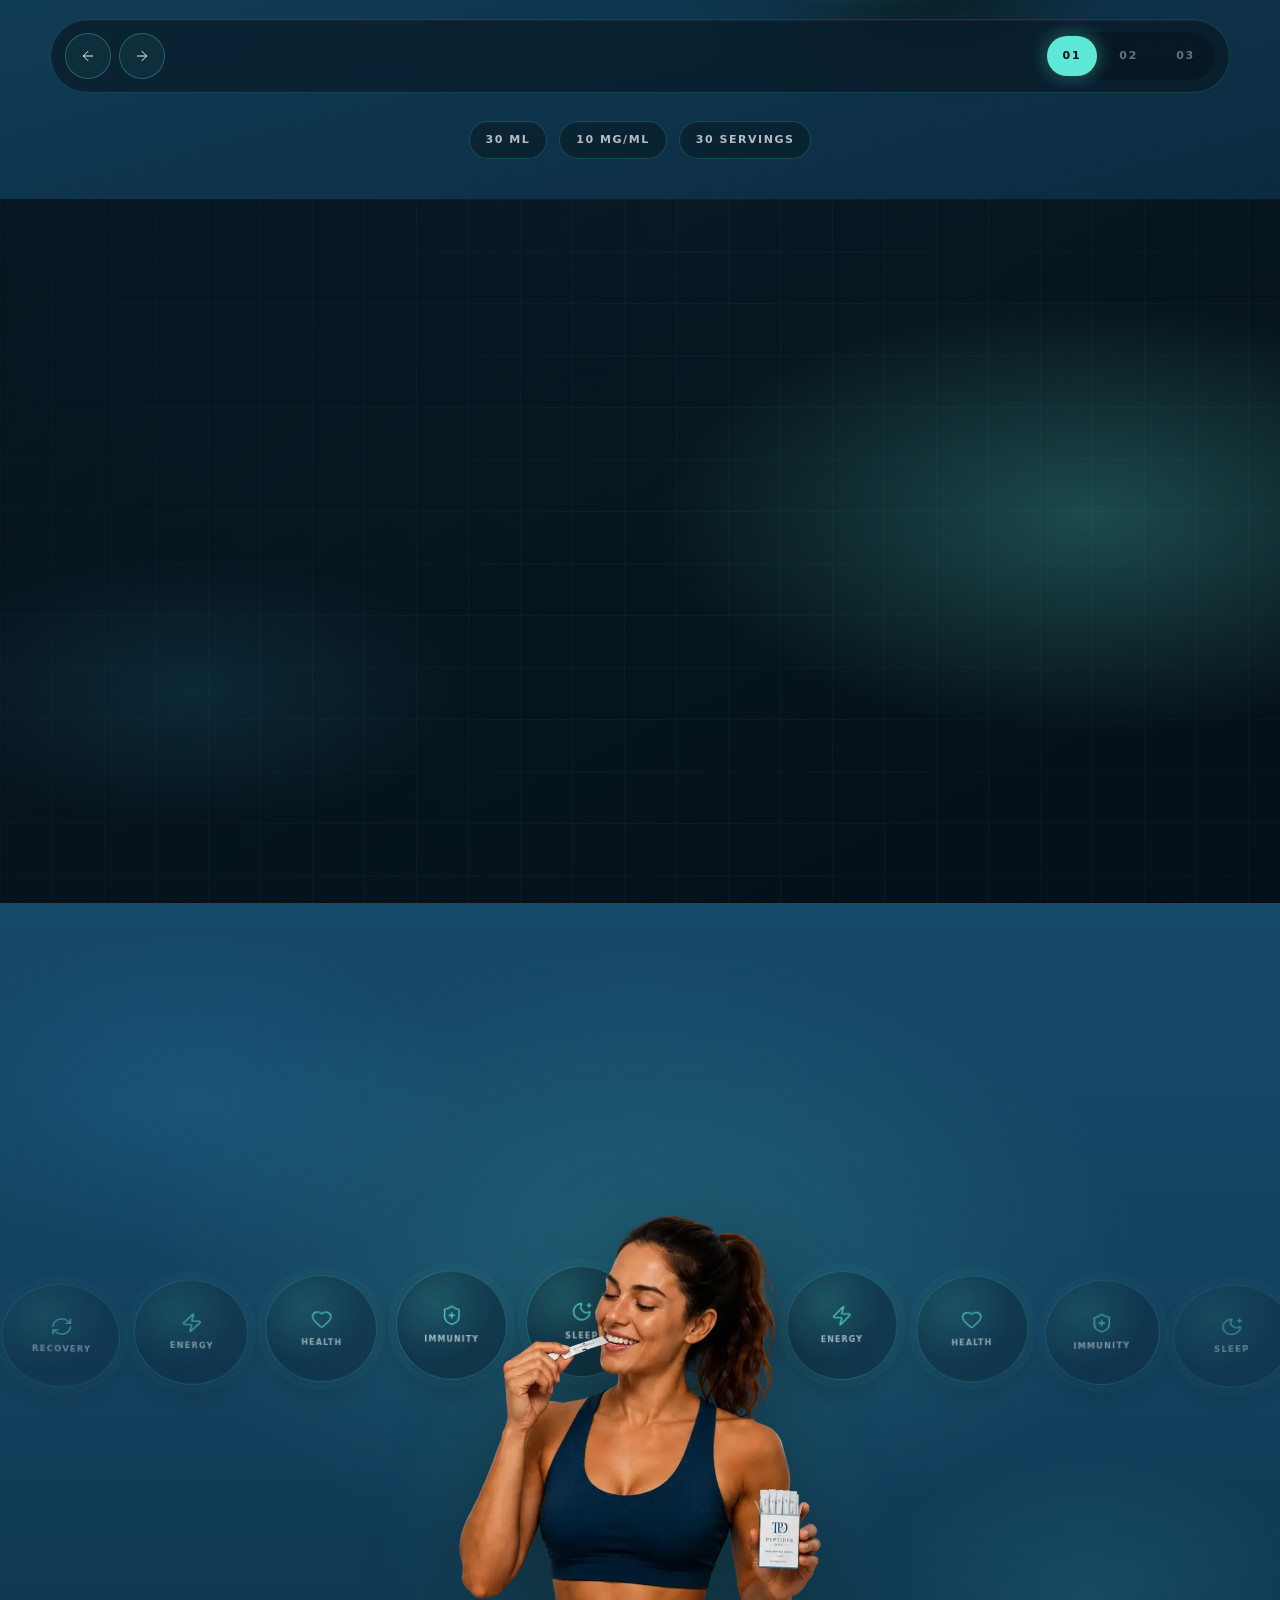
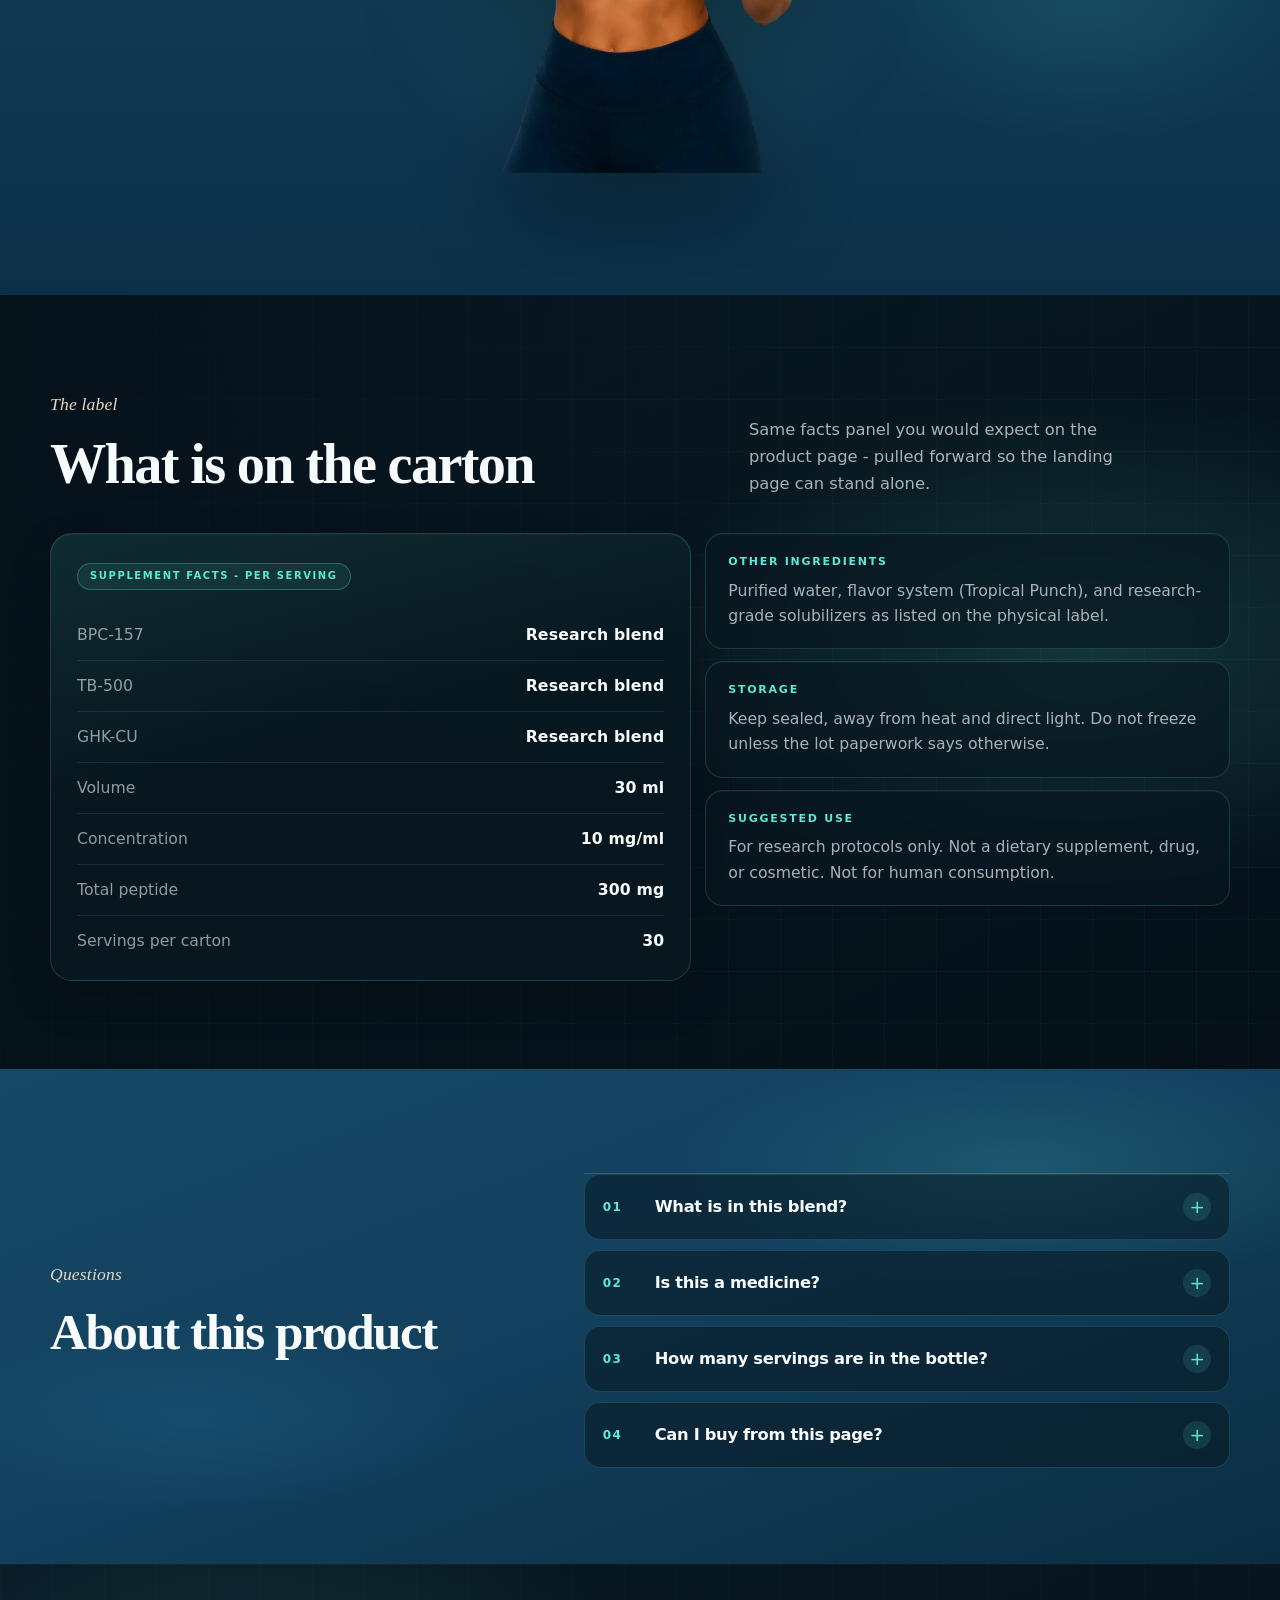
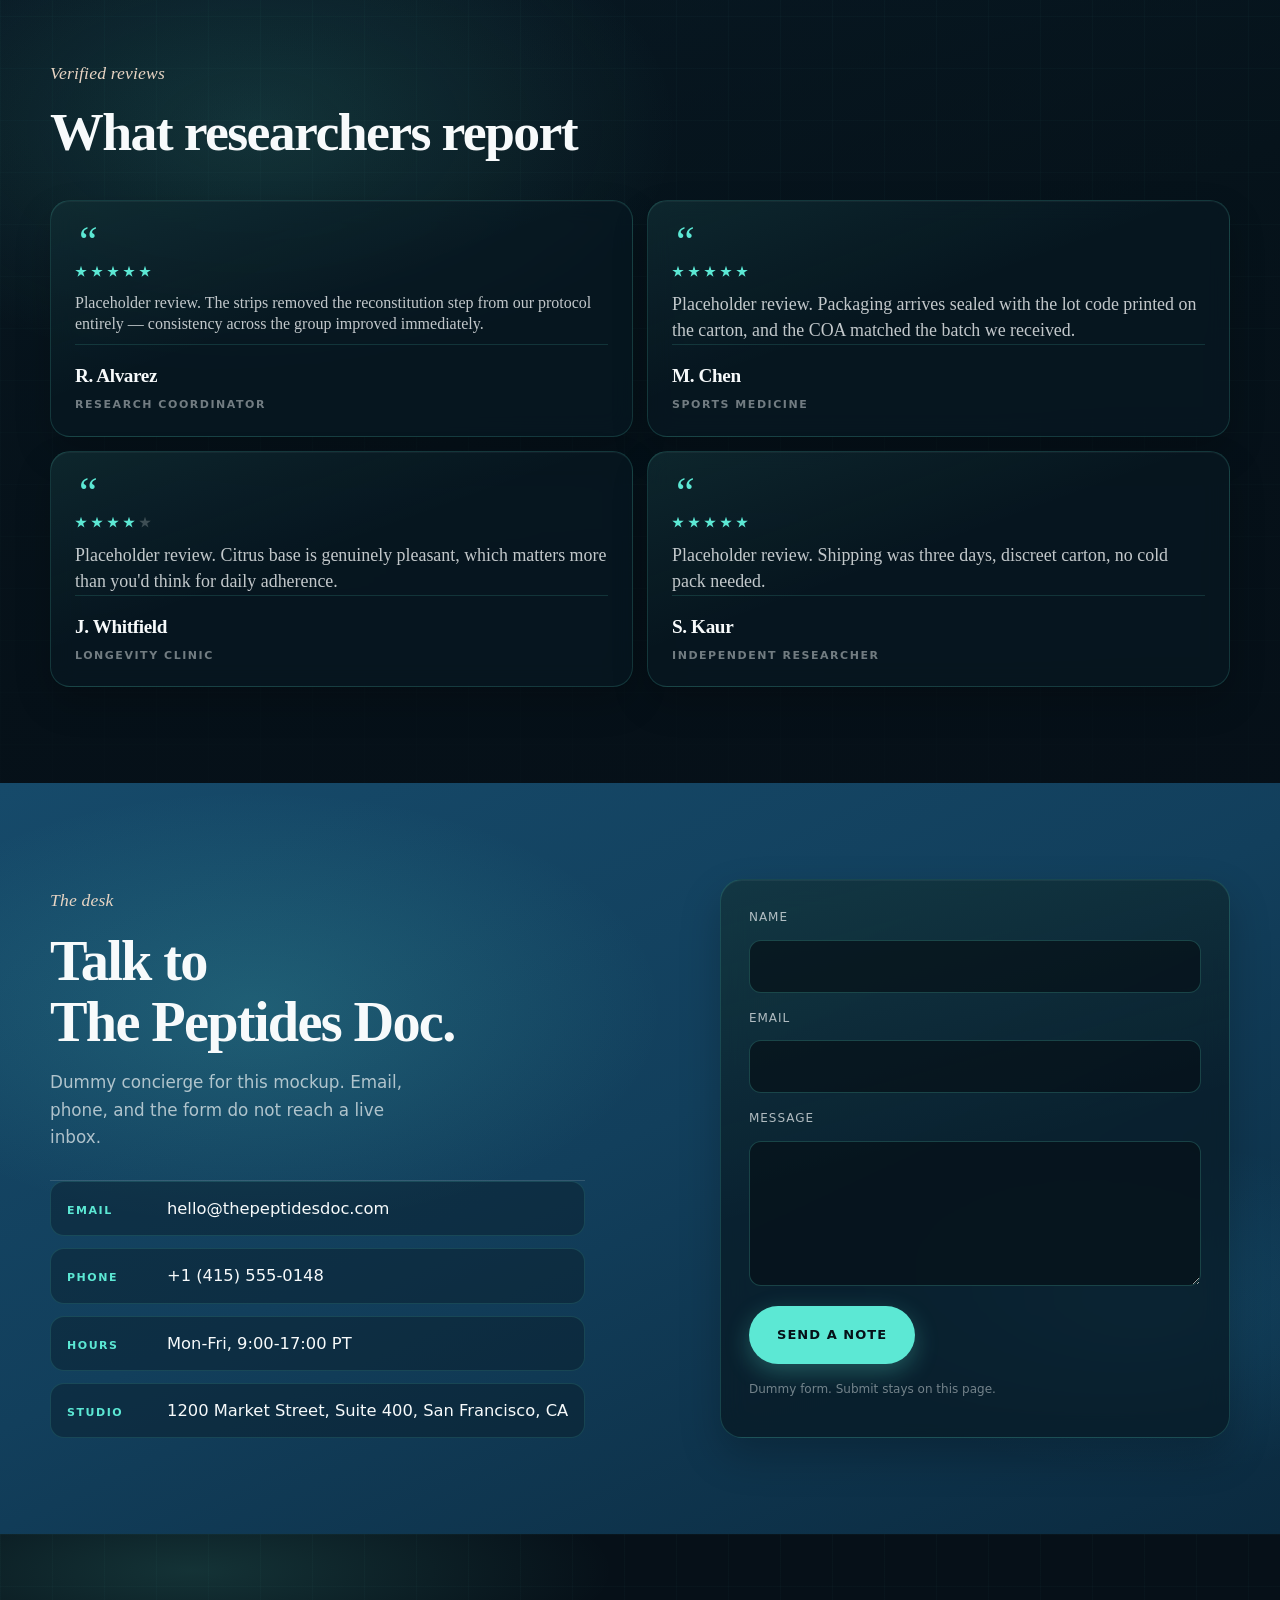
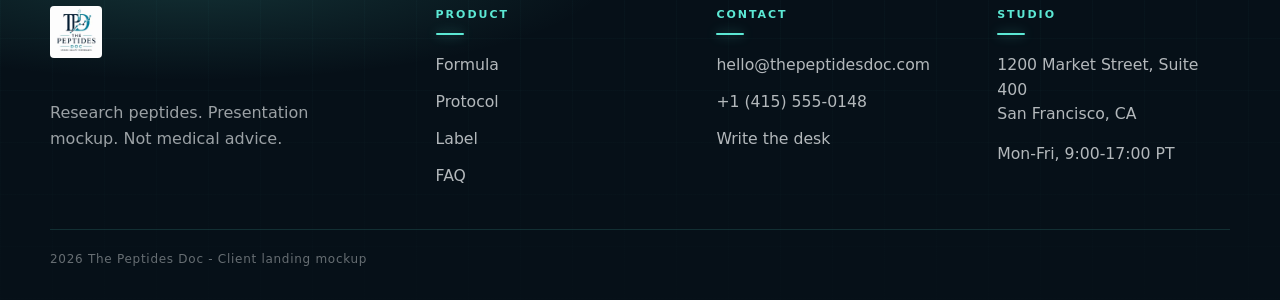
==== commit 448429a4: "remove extra files" ====
--- a/index.html
+++ b/index.html
@@ -1,195 +1,447 @@
 <!DOCTYPE html>
 <html lang="en">
+
 <head>
   <meta charset="UTF-8" />
   <meta name="viewport" content="width=device-width, initial-scale=1" />
-  <title>The Peptides Doc - Landing samples</title>
+  <title>Peptides</title>
   <link rel="preconnect" href="https://fonts.googleapis.com" />
   <link rel="preconnect" href="https://fonts.gstatic.com" crossorigin />
-  <link href="https://fonts.googleapis.com/css2?family=Outfit:wght@300;400;500;600;700&family=Syne:wght@600;700;800&display=swap" rel="stylesheet" />
+  <link
+    href="https://fonts.googleapis.com/css2?family=Newsreader:ital,opsz,wght@0,6..72,500..700;1,6..72,500..600&family=Schibsted+Grotesk:wght@400;500;600;700&display=swap"
+    rel="stylesheet" />
   <link rel="stylesheet" href="css/theme.css" />
+  <link rel="stylesheet" href="css/a.css" />
+  <link rel="stylesheet" href="css/product-story.css" />
 </head>
-<body>
+
+<body class="layout-a page-product-story">
   <div class="noise" aria-hidden="true"></div>
-    <div class="presenter">Client preview - one product - eleven layouts</div>
   <header class="site-header">
     <div class="header-inner">
-      <a class="brand" href="index.html">
+      <a class="brand" href="#top">
         <img src="assets/logo.webp" alt="The Peptides Doc" />
       </a>
-      <a class="btn" href="#contact">Contact</a>
+      <nav class="nav" aria-label="Primary">
+        <a href="#formula">Formula</a>
+        <a href="#protocol">Protocol</a>
+        <a href="#label">Label</a>
+        <a href="#faq">FAQ</a>
+      </nav>
+      <div class="header-cta">
+        <a class="btn" href="#contact">Contact</a>
+        <button class="menu-toggle" type="button" aria-expanded="false" aria-label="Open menu"><span></span></button>
+      </div>
     </div>
   </header>
+  <div class="ps-signup">
+    <div class="wrap ps-signup-inner">
+      <div class="ps-signup-copy">
+        <p class="ps-signup-kicker">Stay in the loop</p>
+        <p class="ps-signup-text">Protocol notes and drop alerts — research updates only.</p>
+      </div>
+      <form class="ps-signup-form" action="#" method="post">
+        <label class="visually-hidden" for="ps-email">Email</label>
+        <input id="ps-email" type="email" name="email" autocomplete="email" placeholder="you@email.com" required />
+        <button class="btn" type="submit">Join list</button>
+      </form>
+    </div>
+  </div>
   <main>
-    <section class="hub-hero wrap">
-      <p class="kicker" style="justify-content:center;width:100%">Presentation hub</p>
-      <h1>BPC-157 + TB-500 + GHK-CU</h1>
-      <p>Single-product landing mockups in the live-site theme. Same Tropical Punch formula, eleven arrangements - pick a direction with the client, then we lock one.</p>
-    </section>
-    <section class="wrap sample-grid">
-      <a class="sample-card" href="samples/a-store-matched.html">
-        <div class="sample-preview" aria-hidden="true">
-          <div class="mini-a">
-            <div class="mini-box"></div>
-            <div class="mini-lines">
-              <i></i><b></b><i></i><i></i><em></em>
-            </div>
-          </div>
-        </div>
-        <div class="sample-meta">
-          <span>Sample A</span>
-          <h2>Product story</h2>
-          <p>Product on the left, story on the right. Formula and protocol - no cart.</p>
-        </div>
-      </a>
-      <a class="sample-card" href="samples/b-centered.html">
-        <div class="sample-preview" aria-hidden="true">
-          <div class="mini-b">
-            <div class="mini-box"></div>
-            <div class="mini-lines">
-              <i></i><b></b><em></em>
-            </div>
-          </div>
-        </div>
-        <div class="sample-meta">
-          <span>Sample B</span>
-          <h2>Centered campaign</h2>
-          <p>Full-width hero with the carton in the middle. A launch page, not a store.</p>
-        </div>
-      </a>
-      <a class="sample-card" href="samples/c-split.html">
-        <div class="sample-preview" aria-hidden="true">
-          <div class="mini-c">
-            <div class="mini-box"></div>
-            <div class="mini-lines">
-              <i></i><b></b><i></i><i></i><i></i><em></em>
-            </div>
-          </div>
-        </div>
-        <div class="sample-meta">
-          <span>Sample C</span>
-          <h2>Split narrative</h2>
-          <p>The carton stays put while the formula, protocol, and label scroll beside it.</p>
-        </div>
-      </a>
-      <a class="sample-card" href="samples/d-cinematic.html">
-        <div class="sample-preview" aria-hidden="true">
-          <div class="mini-d">
-            <div class="mini-lines">
-              <i></i><b></b><i></i>
-            </div>
-            <div class="mini-box"></div>
-          </div>
-        </div>
-        <div class="sample-meta">
-          <span>Sample D</span>
-          <h2>Cinematic frame</h2>
-          <p>Launch-film still. Giant type, floating spec pills, box as the poster.</p>
-        </div>
-      </a>
-      <a class="sample-card" href="samples/e-timeline.html">
-        <div class="sample-preview" aria-hidden="true">
-          <div class="mini-e">
-            <div class="mini-lines"><i></i><b></b></div>
-            <div class="mini-lines"><i></i><b></b></div>
-            <div class="mini-lines"><i></i><b></b></div>
-          </div>
-        </div>
-        <div class="sample-meta">
-          <span>Sample E</span>
-          <h2>30-day timeline</h2>
-          <p>The page is the protocol: Day 1 through Day 30, then the formula.</p>
-        </div>
-      </a>
-      <a class="sample-card" href="samples/f-chapters.html">
-        <div class="sample-preview" aria-hidden="true">
-          <div class="mini-f">
-            <span></span><span></span><span></span>
-          </div>
-        </div>
-        <div class="sample-meta">
-          <span>Sample F</span>
-          <h2>Formula chapters</h2>
-          <p>BPC-157, TB-500, and GHK-Cu each get a band. They meet at the carton.</p>
-        </div>
-      </a>
-      <a class="sample-card" href="samples/g-needles.html">
-        <div class="sample-preview" aria-hidden="true">
-          <div class="mini-g">
-            <div class="mini-lines"><i></i><b></b><i></i></div>
-            <div class="mini-box"></div>
-          </div>
-        </div>
-        <div class="sample-meta">
-          <span>Needles</span>
-          <h2>Without the needles</h2>
-          <p>Long-form product page: format versus vials, peel-place-done, formula, carton facts.</p>
-        </div>
-      </a>
-      <a class="sample-card" href="samples/h-needles.html">
-        <div class="sample-preview" aria-hidden="true">
-          <div class="mini-h">
-            <div class="mini-box"></div>
-            <div class="mini-lines">
-              <i></i><b></b><i></i>
-            </div>
-          </div>
-        </div>
-        <div class="sample-meta">
-          <span>Needles</span>
-          <h2>The strip</h2>
-          <p>Needles variant. Lifestyle photo first, then peel-place-done as a list.</p>
-        </div>
-      </a>
-      <a class="sample-card" href="samples/i-needles.html">
-        <div class="sample-preview" aria-hidden="true">
-          <div class="mini-i">
-            <b>30</b>
-            <div class="mini-box"></div>
-          </div>
-        </div>
-        <div class="sample-meta">
-          <span>Needles</span>
-          <h2>Thirty counts</h2>
-          <p>Needles variant. Giant 30 CT, then the swap from vials to strips.</p>
-        </div>
-      </a>
-      <a class="sample-card" href="samples/j-launch.html">
-        <div class="sample-preview" aria-hidden="true">
-          <div class="mini-j">
-            <div class="mini-lines">
-              <i></i><b></b><i></i><em></em>
-            </div>
-            <div class="mini-box"></div>
-          </div>
-        </div>
-        <div class="sample-meta">
-          <span>Sample J</span>
-          <h2>Launch page</h2>
-          <p>Full conversion landing: problem to solution, specs, trust, gallery, FAQ, buy.</p>
-        </div>
-      </a>
-      <a class="sample-card" href="samples/product-story.html">
-        <div class="sample-preview" aria-hidden="true">
-          <div class="mini-a">
-            <div class="mini-box"></div>
-            <div class="mini-lines">
-              <i></i><b></b><i></i><i></i><em></em>
-            </div>
-          </div>
-        </div>
-        <div class="sample-meta">
-          <span>Product Story</span>
-          <h2>Same as A</h2>
-          <p>Exact same UI as Sample A — separate page/route for review.</p>
-        </div>
-      </a>
-    </section>
-    <section class="contact-band" id="contact">
-      <div class="wrap contact-layout">
-        <div class="contact-copy">
+    <section class="ax-hero" id="top">
+      <div class="wrap ax-hero-grid">
+        <p class="kicker">Research blend</p>
+        <h1>Peptides</h1>
+        <p class="lede">Without the Needles</p>
+        <p class="flavor-chip"><i></i> Tropical Punch - 30 ml</p>
+        <div class="hero-actions">
+          <a class="btn" href="#formula">See the formula</a>
+          <a class="ax-link" href="#protocol">How it is used</a>
+        </div>
+        <div class="ax-hero-visual product-stage">
+          <img src="assets/product_img.webp" alt="The Peptides Doc GHK-Cu, BPC-157 and TB-500 Tropical Punch box" />
+        </div>
+      </div>
+      <div class="wrap">
+        <dl class="ax-rail">
+          <div>
+            <dt>Volume</dt>
+            <dd>30 ml</dd>
+          </div>
+          <div>
+            <dt>Concentration</dt>
+            <dd>10 mg/ml</dd>
+          </div>
+          <div>
+            <dt>Total</dt>
+            <dd>300 mg</dd>
+          </div>
+          <div>
+            <dt>Servings</dt>
+            <dd>30</dd>
+          </div>
+        </dl>
+      </div>
+    </section>
+
+    <section class="ax-product ax-show" id="blend" aria-roledescription="carousel" aria-label="The blend" tabindex="0">
+      <div class="wrap ax-show-top">
+        <span class="kicker">The blend</span>
+        <a class="ax-link" href="#formula">See the formula</a>
+      </div>
+      <div class="wrap ax-show-slides">
+        <article class="ax-show-slide is-active" data-slide>
+          <div class="ax-show-visual">
+            <span class="ax-show-num" aria-hidden="true">01</span>
+            <img src="assets/product_img.webp"
+              alt="The Peptides Doc GHK-Cu, BPC-157 and TB-500 Tropical Punch box" />
+          </div>
+          <div class="ax-show-copy">
+            <p class="kicker">Research formula 01</p>
+            <h2>BPC-157</h2>
+            <p class="ax-show-role">Tissue research</p>
+            <div class="hero-actions">
+              <a class="ax-link" href="#label">Read the label</a>
+            </div>
+          </div>
+        </article>
+        <article class="ax-show-slide" data-slide aria-hidden="true">
+          <div class="ax-show-visual">
+            <span class="ax-show-num" aria-hidden="true">02</span>
+            <img src="assets/product_img_2.webp" alt="The Peptides Doc Tropical Punch box, alternate angle" />
+          </div>
+          <div class="ax-show-copy">
+            <p class="kicker">Research formula 02</p>
+            <h2>TB-500</h2>
+            <p class="ax-show-role">Mobility research</p>
+            <div class="hero-actions">
+              <a class="ax-link" href="#label">Read the label</a>
+            </div>
+          </div>
+        </article>
+        <article class="ax-show-slide" data-slide aria-hidden="true">
+          <div class="ax-show-visual">
+            <span class="ax-show-num" aria-hidden="true">03</span>
+            <img src="assets/product_img_3.webp" alt="Close view of the Tropical Punch research blend carton" />
+          </div>
+          <div class="ax-show-copy">
+            <p class="kicker">Research formula 03</p>
+            <h2>GHK-CU</h2>
+            <p class="ax-show-role">Copper peptide</p>
+            <div class="hero-actions">
+              <a class="ax-link" href="#label">Read the label</a>
+            </div>
+          </div>
+        </article>
+      </div>
+      <div class="wrap ax-show-bar">
+        <div class="ax-show-arrows">
+          <button type="button" data-prev aria-label="Previous peptide">
+            <svg viewBox="0 0 24 24" aria-hidden="true">
+              <path d="M19 12H5M12 19l-7-7 7-7" />
+            </svg>
+          </button>
+          <button type="button" data-next aria-label="Next peptide">
+            <svg viewBox="0 0 24 24" aria-hidden="true">
+              <path d="M5 12h14M12 5l7 7-7 7" />
+            </svg>
+          </button>
+        </div>
+        <div class="ax-show-index">
+          <button type="button" data-dot="0" aria-current="true"
+            aria-label="01 — show BPC-157"><span>01</span><i></i></button>
+          <button type="button" data-dot="1" aria-current="false"
+            aria-label="02 — show TB-500"><span>02</span><i></i></button>
+          <button type="button" data-dot="2" aria-current="false"
+            aria-label="03 — show GHK-CU"><span>03</span><i></i></button>
+        </div>
+      </div>
+      <div class="ax-show-meta">
+        <div class="wrap">
+          <span>30 ml</span>
+          <span>10 mg/ml</span>
+          <span>30 servings</span>
+        </div>
+      </div>
+    </section>
+
+    <section class="ax-formula" id="formula">
+      <div class="wrap">
+        <header class="ax-formula-head">
+          <p class="kicker">The formula</p>
+          <h2>Three peptides,<br />one bottle</h2>
+          <p>Each milliliter is mixed for research protocols that stack tissue support, mobility work, and
+            copper-peptide signaling.</p>
+        </header>
+        <div class="ax-blend">
+          <article>
+            <div class="ax-name">
+              <span class="ax-idx">01</span>
+              <h3>BPC-157</h3>
+            </div>
+            <div class="ax-detail">
+              <p class="ax-role">Tissue research</p>
+              <p>The pentadecapeptide used in gut, tendon, and recovery models. Here it sits in the same protocol as
+                TB-500 instead of a second vial.</p>
+            </div>
+          </article>
+          <article>
+            <div class="ax-name">
+              <span class="ax-idx">02</span>
+              <h3>TB-500</h3>
+            </div>
+            <div class="ax-detail">
+              <p class="ax-role">Mobility research</p>
+              <p>Thymosin beta-4 fragment studied for actin regulation and recovery windows. Paired so daily handling
+                stays simple.</p>
+            </div>
+          </article>
+          <article>
+            <div class="ax-name">
+              <span class="ax-idx">03</span>
+              <h3>GHK-CU</h3>
+            </div>
+            <div class="ax-detail">
+              <p class="ax-role">Copper peptide</p>
+              <p>The copper-binding tripeptide associated with repair and skin-quality research - rounded out with
+                Tropical Punch flavoring.</p>
+            </div>
+          </article>
+        </div>
+      </div>
+    </section>
+
+    <section class="ax-protocol" id="protocol">
+      <div class="wrap">
+        <header class="ax-protocol-head">
+          <h2>Just 3 easy steps</h2>
+          <p>Dissolves in seconds. Zero needles. No reconstitution.</p>
+        </header>
+      </div>
+      <div class="ax-easy-stage">
+        <ul class="ax-orbit" aria-hidden="true">
+          <li>
+            <svg viewBox="0 0 24 24">
+              <path
+                d="M18 5h4M20 3v4M20.985 12.486a9 9 0 1 1-9.473-9.472c.405-.022.617.46.402.803a6 6 0 0 0 8.268 8.268c.344-.215.825-.004.803.401" />
+            </svg>
+            <span>Sleep</span>
+          </li>
+          <li>
+            <svg viewBox="0 0 24 24">
+              <path
+                d="M3 12a9 9 0 0 1 9-9 9.75 9.75 0 0 1 6.74 2.74L21 8M21 3v5h-5M21 12a9 9 0 0 1-9 9 9.75 9.75 0 0 1-6.74-2.74L3 16M8 16H3v5" />
+            </svg>
+            <span>Recovery</span>
+          </li>
+          <li>
+            <svg viewBox="0 0 24 24">
+              <path
+                d="M4 14a1 1 0 0 1-.78-1.63l9.9-10.2a.5.5 0 0 1 .86.46l-1.92 6.02A1 1 0 0 0 13 10h7a1 1 0 0 1 .78 1.63l-9.9 10.2a.5.5 0 0 1-.86-.46l1.92-6.02A1 1 0 0 0 11 14z" />
+            </svg>
+            <span>Energy</span>
+          </li>
+          <li>
+            <svg viewBox="0 0 24 24">
+              <path
+                d="M2 9.5a5.5 5.5 0 0 1 9.591-3.676.56.56 0 0 0 .818 0A5.49 5.49 0 0 1 22 9.5c0 2.29-1.5 4-3 5.5l-5.492 5.313a2 2 0 0 1-3 .019L5 15c-1.5-1.5-3-3.2-3-5.5" />
+            </svg>
+            <span>Health</span>
+          </li>
+          <li>
+            <svg viewBox="0 0 24 24">
+              <path
+                d="M20 13c0 5-3.5 7.5-7.66 8.95a1 1 0 0 1-.67-.01C7.5 20.5 4 18 4 13V6a1 1 0 0 1 1-1c2 0 4.5-1.2 6.24-2.72a1.17 1.17 0 0 1 1.52 0C14.51 3.81 17 5 19 5a1 1 0 0 1 1 1zM9 12h6M12 9v6" />
+            </svg>
+            <span>Immunity</span>
+          </li>
+        </ul>
+        <img src="assets/steps-model-orig.webp"
+          alt="Athlete placing a Peptides Doc oral dissolving strip on her tongue" />
+        <div class="wrap">
+          <div class="ax-steps">
+            <article>
+              <span class="ax-idx">1</span>
+              <svg viewBox="0 0 24 24" aria-hidden="true">
+                <path d="M12 17V3M6 11l6 6 6-6M19 21H5" />
+              </svg>
+              <div>
+                <h3>Place</h3>
+                <p>Place one strip on your tongue.</p>
+              </div>
+            </article>
+            <article>
+              <span class="ax-idx">2</span>
+              <svg viewBox="0 0 24 24" aria-hidden="true">
+                <path
+                  d="M7 16.3c2.2 0 4-1.83 4-4.05 0-1.16-.57-2.26-1.71-3.19S7.29 6.75 7 5.3c-.29 1.45-1.14 2.84-2.29 3.76S3 11.1 3 12.25c0 2.22 1.8 4.05 4 4.05zM12.56 6.6A10.97 10.97 0 0 0 14 3.02c.5 2.5 2 4.9 4 6.5s3 3.5 3 5.5a6.98 6.98 0 0 1-11.91 4.97" />
+              </svg>
+              <div>
+                <h3>Dissolve</h3>
+                <p>Press to the roof of your mouth, do not swallow.</p>
+              </div>
+            </article>
+            <article>
+              <span class="ax-idx">3</span>
+              <svg viewBox="0 0 24 24" aria-hidden="true">
+                <circle cx="12" cy="12" r="10" />
+                <path d="M12 6v6l4 2" />
+              </svg>
+              <div>
+                <h3>Wait</h3>
+                <p>No food or drinks for 20 minutes.</p>
+              </div>
+            </article>
+          </div>
+        </div>
+      </div>
+    </section>
+
+    <section class="ax-label" id="label">
+      <div class="wrap">
+        <header class="ax-label-head">
+          <div>
+            <p class="kicker">The label</p>
+            <h2>What is on the carton</h2>
+          </div>
+          <p>Same facts panel you would expect on the product page - pulled forward so the landing page can stand alone.
+          </p>
+        </header>
+        <div class="ax-sheet">
+          <div class="ax-facts">
+            <h3>Supplement facts - per serving</h3>
+            <div class="facts-row"><span>BPC-157</span><strong>Research blend</strong></div>
+            <div class="facts-row"><span>TB-500</span><strong>Research blend</strong></div>
+            <div class="facts-row"><span>GHK-CU</span><strong>Research blend</strong></div>
+            <div class="facts-row"><span>Volume</span><strong>30 ml</strong></div>
+            <div class="facts-row"><span>Concentration</span><strong>10 mg/ml</strong></div>
+            <div class="facts-row"><span>Total peptide</span><strong>300 mg</strong></div>
+            <div class="facts-row"><span>Servings per carton</span><strong>30</strong></div>
+          </div>
+          <div class="ax-notes">
+            <article>
+              <h3>Other ingredients</h3>
+              <p>Purified water, flavor system (Tropical Punch), and research-grade solubilizers as listed on the
+                physical label.</p>
+            </article>
+            <article>
+              <h3>Storage</h3>
+              <p>Keep sealed, away from heat and direct light. Do not freeze unless the lot paperwork says otherwise.
+              </p>
+            </article>
+            <article>
+              <h3>Suggested use</h3>
+              <p>For research protocols only. Not a dietary supplement, drug, or cosmetic. Not for human consumption.
+              </p>
+            </article>
+          </div>
+        </div>
+      </div>
+    </section>
+
+    <section class="ax-faq" id="faq">
+      <div class="wrap ax-faq-layout">
+        <header class="ax-faq-head">
+          <p class="kicker">Questions</p>
+          <h2>About this product</h2>
+        </header>
+        <div class="faq">
+          <div class="faq-item">
+            <button type="button" aria-expanded="false">What is in this blend?<span>+</span></button>
+            <div class="answer">
+              <p>BPC-157, TB-500, and GHK-Cu in a Tropical Punch research solution. Total labeled content is 300 mg
+                across 30 ml at 10 mg/ml.</p>
+            </div>
+          </div>
+          <div class="faq-item">
+            <button type="button" aria-expanded="false">Is this a medicine?<span>+</span></button>
+            <div class="answer">
+              <p>No. This mockup follows a research-use brand. It is not intended to diagnose, treat, cure, or prevent
+                any disease.</p>
+            </div>
+          </div>
+          <div class="faq-item">
+            <button type="button" aria-expanded="false">How many servings are in the bottle?<span>+</span></button>
+            <div class="answer">
+              <p>Thirty servings are printed on the spec strip, matching a 30 ml carton.</p>
+            </div>
+          </div>
+          <div class="faq-item">
+            <button type="button" aria-expanded="false">Can I buy from this page?<span>+</span></button>
+            <div class="answer">
+              <p>No. This is a product landing for the client review - story and specs only, no cart.</p>
+            </div>
+          </div>
+        </div>
+      </div>
+    </section>
+
+    <section class="ax-reviews" id="reviews" aria-labelledby="reviews-title">
+      <div class="wrap">
+        <header class="ax-reviews-head">
+          <div>
+            <p class="kicker">Verified reviews</p>
+            <h2 id="reviews-title">What researchers report</h2>
+          </div>
+        </header>
+        <div class="ax-reviews-grid">
+          <figure>
+            <span class="ax-quote" aria-hidden="true">“</span>
+            <p class="ax-stars" role="img" aria-label="5 out of 5"><i></i><i></i><i></i><i></i><i></i></p>
+            <blockquote>
+              <p>Placeholder review. The strips removed the reconstitution step from our protocol entirely — consistency
+                across the group improved immediately.</p>
+            </blockquote>
+            <figcaption>
+              <p class="ax-review-name">R. Alvarez</p>
+              <p class="ax-review-role">Research coordinator</p>
+            </figcaption>
+          </figure>
+          <figure>
+            <span class="ax-quote" aria-hidden="true">“</span>
+            <p class="ax-stars" role="img" aria-label="5 out of 5"><i></i><i></i><i></i><i></i><i></i></p>
+            <blockquote>
+              <p>Placeholder review. Packaging arrives sealed with the lot code printed on the carton, and the COA
+                matched the batch we received.</p>
+            </blockquote>
+            <figcaption>
+              <p class="ax-review-name">M. Chen</p>
+              <p class="ax-review-role">Sports medicine</p>
+            </figcaption>
+          </figure>
+          <figure>
+            <span class="ax-quote" aria-hidden="true">“</span>
+            <p class="ax-stars" role="img" aria-label="4 out of 5"><i></i><i></i><i></i><i></i><i class="is-off"></i>
+            </p>
+            <blockquote>
+              <p>Placeholder review. Citrus base is genuinely pleasant, which matters more than you'd think for daily
+                adherence.</p>
+            </blockquote>
+            <figcaption>
+              <p class="ax-review-name">J. Whitfield</p>
+              <p class="ax-review-role">Longevity clinic</p>
+            </figcaption>
+          </figure>
+          <figure>
+            <span class="ax-quote" aria-hidden="true">“</span>
+            <p class="ax-stars" role="img" aria-label="5 out of 5"><i></i><i></i><i></i><i></i><i></i></p>
+            <blockquote>
+              <p>Placeholder review. Shipping was three days, discreet carton, no cold pack needed.</p>
+            </blockquote>
+            <figcaption>
+              <p class="ax-review-name">S. Kaur</p>
+              <p class="ax-review-role">Independent researcher</p>
+            </figcaption>
+          </figure>
+        </div>
+      </div>
+    </section>
+
+    <section class="ax-close" id="contact">
+      <div class="wrap ax-close-grid">
+        <div class="ax-close-copy">
           <p class="kicker">The desk</p>
-          <h2>Talk to The Peptides Doc.</h2>
+          <h2>Talk to<br />The Peptides Doc.</h2>
           <p class="lede">Dummy concierge for this mockup. Email, phone, and the form do not reach a live inbox.</p>
           <ul class="contact-points">
             <li>
@@ -229,8 +481,17 @@
   <footer class="site-footer">
     <div class="wrap footer-grid">
       <div>
-        <a class="brand" href="index.html"><img src="assets/logo.webp" alt="The Peptides Doc" /></a>
-        <p style="margin-top:16px">Research peptides. Not medical advice.</p>
+        <a class="brand" href="#top"><img src="assets/logo.webp" alt="The Peptides Doc" /></a>
+        <p>Research peptides. Presentation mockup. Not medical advice.</p>
+      </div>
+      <div>
+        <h4>Product</h4>
+        <ul>
+          <li><a href="#formula">Formula</a></li>
+          <li><a href="#protocol">Protocol</a></li>
+          <li><a href="#label">Label</a></li>
+          <li><a href="#faq">FAQ</a></li>
+        </ul>
       </div>
       <div>
         <h4>Contact</h4>
@@ -243,16 +504,12 @@
       <div>
         <h4>Studio</h4>
         <p>1200 Market Street, Suite 400<br />San Francisco, CA</p>
-      </div>
-      <div>
-        <h4>Hours</h4>
         <p>Mon-Fri, 9:00-17:00 PT</p>
       </div>
     </div>
-    <div class="wrap legal">
-      For research use only. Not for human consumption. Dummy contact for this presentation.
-    </div>
+    <div class="wrap legal">2026 The Peptides Doc - Client landing mockup</div>
   </footer>
   <script src="js/main.js"></script>
 </body>
+
 </html>
--- a/css/a.css
+++ b/css/a.css
@@ -0,0 +1,1729 @@
+/* Sample A — product story
+   Shade scale lifted from #010b19 */
+
+.layout-a {
+  --s0: #010b19;
+  --s1: #123f5c;
+  --s2: #05304a;
+  --s3: #05304a;
+  --s4: #05304a;
+  --s5: #05304a;
+  --bg: var(--s0);
+  --bg-2: var(--s1);
+  --card: var(--s1);
+  --card-2: var(--s1);
+  --line: rgba(244, 239, 230, 0.14);
+  --text: #f4efe6;
+  --muted: #f1f5f9;
+  --faint: #cbbfae;
+  --accent: #7ed4c8;
+  --accent-dim: rgba(126, 212, 200, 0.14);
+  --punch: #e0b09a;
+  --btn: #3eead4;
+  --btn-text: #010b19;
+  --display: "Newsreader", Georgia, serif;
+  --sans: "Schibsted Grotesk", system-ui, sans-serif;
+  --header: 72px;
+  --shadow: none;
+  background: var(--s0);
+  color: var(--text);
+  font-family: var(--sans);
+}
+
+html:has(body.layout-a) {
+  background: #010b19;
+}
+
+body.layout-a::before {
+  background: #010b19;
+}
+
+.layout-a .wrap,
+.layout-a .header-inner {
+  width: min(1180px, calc(100% - 56px));
+}
+
+.layout-a section[id],
+.layout-a .ax-hero {
+  scroll-margin-top: 84px;
+}
+
+.layout-a .presenter {
+  background: #010b19;
+  border-bottom-color: rgba(236, 241, 245, 0.08);
+  letter-spacing: 0.18em;
+  font-size: 11px;
+}
+
+/* Header */
+.layout-a .site-header {
+  height: var(--header);
+  background: transparent;
+  border-bottom: 1px solid transparent;
+  transition: background 0.45s ease, border-color 0.45s ease;
+}
+
+.layout-a .site-header.is-scrolled {
+  background: #010b19;
+  border-bottom-color: var(--line);
+}
+
+.layout-a .header-inner {
+  min-height: var(--header);
+}
+
+.layout-a .brand img {
+  height: 46px;
+  width: auto;
+  border-radius: 2px;
+  background: #fff;
+}
+
+.layout-a .site-footer .brand img {
+  height: 56px;
+}
+
+.layout-a .header-inner {
+  display: grid;
+  grid-template-columns: auto 1fr auto;
+  align-items: center;
+  gap: 28px;
+}
+
+.layout-a .nav {
+  position: static;
+  transform: none;
+  justify-content: center;
+  gap: 32px;
+  font-size: 11px;
+  letter-spacing: 0.18em;
+}
+
+.layout-a .nav a {
+  position: relative;
+  color: var(--muted);
+  transition: color 0.35s ease;
+}
+
+.layout-a .nav a::after {
+  content: "";
+  position: absolute;
+  left: 0;
+  bottom: -6px;
+  width: 100%;
+  height: 1px;
+  background: currentColor;
+  transform: scaleX(0);
+  transform-origin: left;
+  transition: transform 0.45s cubic-bezier(0.22, 1, 0.36, 1);
+}
+
+.layout-a .nav a:hover,
+.layout-a .nav a:focus-visible {
+  color: var(--text);
+}
+
+.layout-a .nav a:hover::after,
+.layout-a .nav a:focus-visible::after {
+  transform: scaleX(1);
+}
+
+.layout-a .header-cta .btn {
+  min-height: 40px;
+  padding: 0 18px;
+  font-size: 11px;
+  letter-spacing: 0.14em;
+}
+
+.layout-a .btn {
+  border-radius: 2px;
+  background: var(--btn);
+  color: var(--btn-text);
+  font-family: var(--sans);
+  font-weight: 700;
+  transition: background 0.35s ease, color 0.35s ease;
+}
+
+.layout-a .btn:hover {
+  background: #b8fff6;
+  color: #010b19;
+  box-shadow: none;
+}
+
+.layout-a .menu-toggle {
+  border-radius: 0;
+  border-color: var(--line);
+}
+
+.layout-a .menu-toggle span,
+.layout-a .menu-toggle span::before,
+.layout-a .menu-toggle span::after {
+  transition: transform 0.35s ease, top 0.35s ease, background 0.35s ease;
+}
+
+body.nav-open .layout-a .menu-toggle span {
+  background: transparent;
+}
+
+body.nav-open .layout-a .menu-toggle span::before {
+  top: 0;
+  transform: rotate(45deg);
+}
+
+body.nav-open .layout-a .menu-toggle span::after {
+  top: 0;
+  transform: rotate(-45deg);
+}
+
+/* Type */
+.layout-a h1,
+.layout-a h2,
+.layout-a h3 {
+  font-weight: 700;
+}
+
+.layout-a h1 {
+  font-size: clamp(3rem, 5.4vw, 5.6rem);
+  line-height: 0.92;
+  letter-spacing: -0.03em;
+  font-weight: 560;
+}
+
+.layout-a h1 .line {
+  display: grid;
+  grid-template-columns: var(--gutter) auto;
+  column-gap: 0.12em;
+  align-items: baseline;
+  justify-content: start;
+  white-space: nowrap;
+}
+
+.layout-a h1 em,
+.layout-a h1 .mark {
+  font-style: normal;
+  font-weight: 700;
+  color: var(--accent);
+  text-align: center;
+  line-height: 1;
+}
+
+.layout-a h1 .mark {
+  visibility: hidden;
+}
+
+.layout-a .kicker {
+  font-family: var(--display);
+  font-style: italic;
+  font-weight: 500;
+  letter-spacing: 0;
+  text-transform: none;
+  font-size: 1.2rem;
+  color: var(--punch);
+  margin: 0 0 12px;
+}
+
+.layout-a .kicker::before {
+  content: none;
+}
+
+.layout-a .lede,
+.layout-a .ax-support {
+  color: var(--muted);
+  font-weight: 400;
+  font-size: 1.05rem;
+  line-height: 1.65;
+  text-align: left;
+}
+
+.layout-a h1,
+.layout-a h2,
+.layout-a h3,
+.layout-a p,
+.layout-a li,
+.layout-a dt,
+.layout-a dd {
+  text-align: left;
+}
+
+.layout-a .flavor-chip {
+  margin: 0;
+  padding: 0;
+  border-radius: 0;
+  background: none;
+  color: var(--punch);
+  letter-spacing: 0.2em;
+  font-size: 11px;
+  font-weight: 500;
+}
+
+.layout-a .flavor-chip i {
+  width: 18px;
+  height: 1px;
+  border-radius: 0;
+  background: currentColor;
+}
+
+.ax-link {
+  display: inline-flex;
+  align-items: center;
+  min-height: 52px;
+  color: var(--text);
+  font-size: 12px;
+  font-weight: 600;
+  letter-spacing: 0.14em;
+  text-transform: uppercase;
+  border-bottom: 1px solid rgba(243, 246, 248, 0.35);
+  transition: color 0.35s ease, border-color 0.35s ease;
+}
+
+.ax-link:hover,
+.ax-link:focus-visible {
+  color: var(--accent);
+  border-color: var(--accent);
+}
+
+/* Hero */
+.ax-hero {
+  --gutter: calc(clamp(2.8rem, 5vw, 5.35rem) * 0.58);
+  min-height: calc(100svh - var(--header) - 46px);
+  display: flex;
+  flex-direction: column;
+  justify-content: center;
+  padding: 20px 0 0;
+}
+
+.ax-hero-grid {
+  flex: 1;
+  display: grid;
+  grid-template-columns: minmax(0, 1fr) auto;
+  grid-template-areas:
+    "kicker visual"
+    "title visual"
+    "lede visual"
+    "flavor visual"
+    "actions visual";
+  column-gap: clamp(16px, 2.4vw, 32px);
+  row-gap: 0;
+  align-items: center;
+  padding: 8px 0 0;
+}
+
+.ax-hero .kicker { grid-area: kicker; align-self: end; margin-bottom: 14px; }
+.ax-hero h1 {
+  grid-area: title;
+  margin: 0 0 10px;
+  max-width: none;
+  padding-left: 0;
+}
+.ax-hero .lede {
+  grid-area: lede;
+  max-width: none;
+  margin: 0 0 18px;
+  font-family: var(--display);
+  font-style: italic;
+  font-weight: 500;
+  font-size: clamp(1.6rem, 2.4vw, 2.15rem);
+  line-height: 1.15;
+  letter-spacing: -0.02em;
+  color: var(--punch);
+}
+.ax-hero .flavor-chip { grid-area: flavor; margin: 0 0 22px; }
+.ax-hero .hero-actions { grid-area: actions; margin: 0; align-self: start; align-items: center; justify-content: flex-start; }
+.ax-hero .btn { min-height: 56px; padding: 0 32px; }
+
+.ax-hero-visual {
+  grid-area: visual;
+  position: relative;
+  align-self: center;
+  justify-self: end;
+  display: grid;
+  place-items: center;
+  min-height: 0;
+  padding-bottom: 22px;
+  background: none;
+}
+
+.layout-a .ax-hero-visual::before,
+.layout-a .ax-show-visual::before {
+  content: "";
+  position: absolute;
+  z-index: 0;
+  left: 50%;
+  bottom: 10px;
+  width: min(92%, 420px);
+  height: 72px;
+  transform: translateX(-50%);
+  border-radius: 50%;
+  background: radial-gradient(ellipse at 50% 46%, rgba(244, 239, 230, 0.22) 0%, rgba(126, 168, 176, 0.12) 38%, transparent 70%);
+  box-shadow:
+    0 12px 20px rgba(0, 0, 0, 0.28),
+    0 34px 54px rgba(0, 0, 0, 0.48);
+  pointer-events: none;
+}
+
+.layout-a .ax-hero-visual img,
+.layout-a .ax-show-visual img {
+  position: relative;
+  z-index: 1;
+  width: auto;
+  max-width: 100%;
+  margin-inline: auto;
+  object-fit: contain;
+  mix-blend-mode: lighten;
+  filter: none;
+}
+
+.layout-a .ax-hero-visual img {
+  height: min(68vh, 640px);
+}
+
+.layout-a .ax-show-visual img {
+  height: min(52vh, 560px);
+}
+
+.layout-a .product-stage::after,
+.layout-a .ax-show-visual::after {
+  content: "";
+  position: absolute;
+  z-index: 0;
+  left: 50%;
+  bottom: 16px;
+  width: 58%;
+  height: 30px;
+  transform: translateX(-50%);
+  border-radius: 50%;
+  background: radial-gradient(ellipse, rgba(0, 0, 0, 0.72), transparent 70%);
+  filter: blur(12px);
+  opacity: 1;
+  pointer-events: none;
+}
+
+.ax-rail {
+  display: grid;
+  grid-template-columns: repeat(4, 1fr);
+  align-items: start;
+  margin: 18px 0 0;
+  padding: 26px 0 32px;
+  border-top: 1px solid var(--line);
+}
+
+.ax-rail div {
+  text-align: left;
+}
+
+.ax-rail div + div {
+  border-left: 1px solid var(--line);
+  padding-left: 28px;
+}
+
+.ax-rail dt {
+  margin: 0 0 6px;
+  color: var(--faint);
+  font-size: 10px;
+  letter-spacing: 0.18em;
+  text-transform: uppercase;
+  font-weight: 500;
+}
+
+.ax-rail dd {
+  margin: 0;
+  font-family: var(--display);
+  font-size: clamp(2.15rem, 3.1vw, 3rem);
+  letter-spacing: -0.04em;
+  font-weight: 700;
+}
+
+/* Formula */
+.ax-formula {
+  padding: 104px 0 96px;
+  background: #010b19;
+}
+
+.ax-formula-head,
+.ax-protocol-head,
+.ax-label-head,
+.ax-faq-head {
+  display: flex;
+  flex-direction: column;
+  align-items: flex-start;
+  gap: 0;
+  margin-bottom: 48px;
+}
+
+.ax-formula-head h2,
+.ax-protocol-head h2,
+.ax-label-head h2,
+.ax-faq-head h2,
+.ax-product-copy h2 {
+  margin: 0;
+  font-size: clamp(2.6rem, 4.2vw, 3.8rem);
+  line-height: 1.05;
+  letter-spacing: -0.025em;
+  font-weight: 560;
+  max-width: 16ch;
+}
+
+.ax-formula-head p:last-child,
+.ax-protocol-head p:last-child,
+.ax-label-head p:last-child {
+  margin: 18px 0 0;
+  max-width: 46ch;
+  color: var(--muted);
+  font-size: 1.05rem;
+  line-height: 1.65;
+  font-weight: 400;
+}
+
+.ax-blend {
+  display: grid;
+  grid-template-columns: repeat(3, 1fr);
+  gap: 40px 48px;
+  border-top: 1px solid var(--line);
+  padding-top: 36px;
+}
+
+.ax-blend article {
+  display: flex;
+  flex-direction: column;
+  gap: 0;
+  padding: 0;
+  border-top: 0;
+}
+
+.ax-blend article + article {
+  padding-left: 0;
+  border-left: 0;
+}
+
+.ax-name {
+  display: grid;
+  gap: 6px;
+  margin-bottom: 18px;
+}
+
+.ax-blend .ax-idx {
+  font-family: var(--sans);
+  font-size: 12px;
+  line-height: 1;
+  letter-spacing: 0.22em;
+  color: var(--accent);
+  font-weight: 600;
+}
+
+.ax-blend h3 {
+  margin: 0;
+  font-size: clamp(2rem, 2.8vw, 2.75rem);
+  letter-spacing: -0.045em;
+}
+
+.ax-role {
+  margin: 0 0 10px;
+  color: var(--punch);
+  font-family: var(--display);
+  font-style: italic;
+  font-size: 1.15rem;
+  letter-spacing: 0;
+  text-transform: none;
+  font-weight: 500;
+}
+
+.ax-detail p:last-child {
+  margin: 0;
+  color: var(--muted);
+  max-width: none;
+  font-size: 1.02rem;
+  line-height: 1.65;
+  font-weight: 400;
+}
+
+/* Protocol */
+.ax-protocol {
+  padding: 88px 0 72px;
+  background: #123f5c;
+  overflow: hidden;
+}
+
+.ax-protocol-head {
+  align-items: center;
+  margin-bottom: 8px;
+  text-align: center;
+}
+
+.ax-protocol-head h2 {
+  max-width: none;
+  text-align: center;
+  font-size: clamp(2.15rem, 4.6vw, 3.4rem);
+  line-height: 0.95;
+  letter-spacing: 0.08em;
+  text-transform: uppercase;
+  white-space: nowrap;
+}
+
+.ax-protocol-head p:last-child {
+  text-align: center;
+  margin: 16px auto 0;
+  max-width: 36ch;
+  color: #f1f5f9;
+  font-size: 1.05rem;
+}
+
+.ax-easy-stage {
+  position: relative;
+  margin-top: 8px;
+}
+
+.ax-orbit {
+  position: absolute;
+  z-index: 0;
+  left: 0;
+  right: 0;
+  top: 28px;
+  width: 100%;
+  height: clamp(190px, 26vw, 280px);
+  margin: 0;
+  padding: 0;
+  list-style: none;
+  pointer-events: none;
+  perspective: 1400px;
+}
+
+.ax-orbit li {
+  position: absolute;
+  top: 0;
+  left: 0;
+  display: flex;
+  flex-direction: column;
+  align-items: center;
+  justify-content: center;
+  width: clamp(132px, 16vw, 200px);
+  height: clamp(168px, 22vw, 250px);
+  border-radius: 28px;
+  border: 1px solid rgba(244, 239, 230, 0.14);
+  background: rgba(6, 32, 52, 0.55);
+  color: rgba(244, 239, 230, 0.86);
+  will-change: transform, opacity;
+}
+
+.ax-orbit svg {
+  width: 42px;
+  height: 42px;
+  fill: none;
+  stroke: currentColor;
+  stroke-width: 1.6;
+  stroke-linecap: round;
+  stroke-linejoin: round;
+}
+
+.ax-orbit span {
+  margin-top: 18px;
+  font-size: 12px;
+  font-weight: 600;
+  letter-spacing: 0.18em;
+  text-transform: uppercase;
+}
+
+.ax-orbit li:nth-child(1) { transform: translateY(36px) rotate(-8deg) scale(0.92); opacity: 0.55; }
+.ax-orbit li:nth-child(2) { transform: translateY(10px) rotate(-3deg); opacity: 0.92; }
+.ax-orbit li:nth-child(3) { opacity: 0.55; }
+.ax-orbit li:nth-child(4) { transform: translateY(10px) rotate(3deg); opacity: 0.92; }
+.ax-orbit li:nth-child(5) { transform: translateY(36px) rotate(8deg) scale(0.92); opacity: 0.5; }
+
+.ax-easy-stage > img {
+  position: relative;
+  z-index: 1;
+  display: block;
+  height: min(72vh, 680px);
+  width: auto;
+  max-width: 100%;
+  margin: 8px auto 0;
+  object-fit: contain;
+  object-position: top center;
+}
+
+.ax-easy-stage .wrap {
+  position: relative;
+  z-index: 2;
+  margin-top: -128px;
+}
+
+.ax-steps {
+  display: grid;
+  grid-template-columns: repeat(3, 1fr);
+  gap: 0;
+  align-items: stretch;
+  border: 1px solid rgba(244, 239, 230, 0.14);
+  border-radius: 22px;
+  background: #0b3148;
+}
+
+.ax-steps article {
+  display: flex;
+  flex-direction: row;
+  align-items: center;
+  gap: 14px;
+  min-width: 0;
+  padding: 22px 20px;
+}
+
+.ax-steps article + article {
+  border-left: 1px solid rgba(244, 239, 230, 0.14);
+}
+
+.ax-steps article > svg {
+  flex: 0 0 28px;
+  width: 28px;
+  height: 28px;
+  fill: none;
+  stroke: rgba(244, 239, 230, 0.85);
+  stroke-width: 1.5;
+  stroke-linecap: round;
+  stroke-linejoin: round;
+}
+
+.ax-steps .ax-idx {
+  display: grid;
+  place-items: center;
+  flex: 0 0 32px;
+  width: 32px;
+  height: 32px;
+  margin: 0;
+  padding: 0;
+  border: 1px solid rgba(244, 239, 230, 0.35);
+  border-radius: 50%;
+  background: transparent;
+  font-family: var(--sans);
+  font-size: 13px;
+  font-weight: 600;
+  line-height: 1;
+  letter-spacing: 0;
+  text-transform: none;
+  color: var(--text);
+}
+
+.ax-steps .ax-idx::after {
+  content: none;
+}
+
+.ax-steps h3 {
+  margin: 0 0 4px;
+  font-family: var(--sans);
+  font-size: 1.05rem;
+  font-weight: 650;
+  letter-spacing: 0;
+  max-width: none;
+}
+
+.ax-steps p:last-child {
+  margin: 0;
+  color: #f1f5f9;
+  font-family: var(--sans);
+  font-weight: 400;
+  font-size: 0.92rem;
+  line-height: 1.4;
+  max-width: none;
+}
+
+/* Blend slider */
+.ax-product {
+  padding: 28px 0 0;
+  background: #123f5c;
+  outline: none;
+  overflow: hidden;
+}
+
+.ax-show-top {
+  display: flex;
+  align-items: center;
+  justify-content: space-between;
+  gap: 24px;
+  padding-top: 28px;
+}
+
+.ax-show-top .kicker {
+  margin: 0;
+}
+
+.ax-show-top .ax-link {
+  min-height: 44px;
+  border-bottom: 0;
+  color: rgba(243, 246, 248, 0.62);
+}
+
+.ax-show-slides {
+  display: grid;
+  padding: 12px 0 8px;
+}
+
+.ax-show-slide {
+  grid-area: 1 / 1;
+  display: grid;
+  grid-template-columns: minmax(0, 0.86fr) minmax(280px, 1.14fr);
+  align-items: center;
+  gap: 12px 36px;
+  opacity: 0;
+  visibility: hidden;
+  pointer-events: none;
+  transition: opacity 0.45s ease;
+}
+
+.ax-show-slide.is-active {
+  opacity: 1;
+  visibility: visible;
+  pointer-events: auto;
+}
+
+.ax-show-visual {
+  position: relative;
+  order: 2;
+  display: grid;
+  place-items: end center;
+  min-height: 0;
+  padding-bottom: 22px;
+}
+
+.ax-show-num {
+  position: absolute;
+  z-index: 0;
+  left: 4%;
+  top: 46%;
+  transform: translateY(-50%);
+  font-family: var(--display);
+  font-weight: 800;
+  font-size: clamp(7.5rem, 14vw, 13rem);
+  line-height: 0.8;
+  letter-spacing: -0.06em;
+  color: rgba(243, 246, 248, 0.07);
+  pointer-events: none;
+  user-select: none;
+}
+
+.ax-show-visual img {
+  position: relative;
+  z-index: 1;
+}
+
+.ax-show-copy .kicker {
+  margin-bottom: 16px;
+}
+
+.ax-show-copy h2 {
+  margin: 0;
+  font-size: clamp(3rem, 5.2vw, 4.6rem);
+  line-height: 0.96;
+  letter-spacing: -0.03em;
+  font-weight: 560;
+  max-width: none;
+}
+
+.ax-show-role {
+  margin: 14px 0 0;
+  color: var(--punch);
+  font-family: var(--display);
+  font-style: italic;
+  font-size: 1.25rem;
+  font-weight: 500;
+  letter-spacing: 0;
+  text-transform: none;
+}
+
+.ax-show-copy p:not(.kicker):not(.ax-show-role) {
+  margin: 22px 0 0;
+  max-width: 38ch;
+  color: var(--muted);
+  font-weight: 400;
+  font-size: 1.05rem;
+  line-height: 1.65;
+}
+
+.ax-show-copy .hero-actions {
+  margin-top: 28px;
+  justify-content: flex-start;
+}
+
+.ax-show-bar {
+  display: flex;
+  align-items: center;
+  justify-content: space-between;
+  gap: 24px;
+  padding: 8px 0 28px;
+}
+
+.ax-show-arrows {
+  display: flex;
+  gap: 12px;
+}
+
+.ax-show-arrows button {
+  display: grid;
+  place-items: center;
+  width: 44px;
+  height: 44px;
+  border: 1px solid rgba(243, 246, 248, 0.22);
+  border-radius: 50%;
+  background: transparent;
+  color: rgba(243, 246, 248, 0.72);
+  cursor: pointer;
+  transition: border-color 0.3s ease, color 0.3s ease;
+}
+
+.ax-show-arrows button:hover,
+.ax-show-arrows button:focus-visible {
+  border-color: rgba(243, 246, 248, 0.55);
+  color: #fff;
+}
+
+.ax-show-arrows svg {
+  width: 16px;
+  height: 16px;
+  fill: none;
+  stroke: currentColor;
+  stroke-width: 1.4;
+  stroke-linecap: round;
+  stroke-linejoin: round;
+}
+
+.ax-show-index {
+  display: flex;
+  align-items: center;
+  gap: 18px;
+}
+
+.ax-show-index button {
+  display: inline-flex;
+  align-items: center;
+  gap: 12px;
+  min-height: 44px;
+  padding: 0;
+  border: 0;
+  background: none;
+  cursor: pointer;
+  color: rgba(243, 246, 248, 0.38);
+  font-family: var(--sans);
+  font-size: 11px;
+  font-weight: 600;
+  letter-spacing: 0.16em;
+}
+
+.ax-show-index i {
+  display: block;
+  width: 36px;
+  height: 1px;
+  background: rgba(243, 246, 248, 0.18);
+}
+
+.ax-show-index button[aria-current="true"] {
+  color: var(--accent);
+}
+
+.ax-show-index button[aria-current="true"] i {
+  background: var(--accent);
+}
+
+.ax-show-meta {
+  border-top: 1px solid rgba(243, 246, 248, 0.1);
+}
+
+.ax-show-meta .wrap {
+  display: flex;
+  flex-wrap: wrap;
+  justify-content: center;
+  gap: 12px 48px;
+  padding: 18px 0;
+}
+
+.ax-show-meta span {
+  font-size: 11px;
+  font-weight: 600;
+  letter-spacing: 0.16em;
+  text-transform: uppercase;
+  color: rgba(243, 246, 248, 0.5);
+}
+
+/* Label */
+.ax-label {
+  padding: 96px 0 88px;
+  background: var(--s0);
+}
+
+.ax-label-head {
+  margin-bottom: 40px;
+}
+
+.ax-sheet {
+  display: grid;
+  grid-template-columns: 1.15fr 0.85fr;
+  gap: 56px 72px;
+  align-items: start;
+  background: transparent;
+  border: 0;
+  border-top: 1px solid rgba(236, 241, 245, 0.18);
+  padding: 8px 0 0;
+}
+
+.ax-facts {
+  padding-top: 28px;
+}
+
+.ax-facts h3,
+.ax-notes h3 {
+  margin: 0 0 12px;
+  font-family: var(--sans);
+  font-size: 11px;
+  font-weight: 600;
+  letter-spacing: 0.18em;
+  text-transform: uppercase;
+  color: var(--faint);
+  text-align: left;
+}
+
+.layout-a .facts-row {
+  align-items: baseline;
+  padding: 16px 0;
+  border-bottom-color: rgba(236, 241, 245, 0.12);
+  font-size: 1rem;
+  line-height: 1.4;
+  font-variant-numeric: tabular-nums;
+  text-align: left;
+}
+
+.layout-a .facts-row strong {
+  text-align: right;
+}
+
+.layout-a .facts-row span {
+  color: var(--muted);
+}
+
+.layout-a .facts-row strong {
+  font-weight: 500;
+  letter-spacing: 0.01em;
+}
+
+.ax-notes {
+  padding: 28px 0 0 48px;
+  border-left: 1px solid rgba(236, 241, 245, 0.14);
+  display: grid;
+  gap: 28px;
+  align-content: start;
+}
+
+.ax-notes p {
+  margin: 0;
+  color: var(--muted);
+  font-weight: 400;
+  font-size: 1.02rem;
+  line-height: 1.65;
+  max-width: none;
+}
+
+/* FAQ */
+.ax-faq {
+  padding: 108px 0 96px;
+  background: #123f5c;
+}
+
+.ax-faq-layout {
+  display: flex;
+  flex-direction: column;
+  align-items: stretch;
+}
+
+.ax-faq-head {
+  margin-bottom: 12px;
+}
+
+.ax-faq-head h2 {
+  max-width: none;
+}
+
+.layout-a .faq {
+  counter-reset: axfaq;
+  gap: 0;
+  border-top: 1px solid var(--line);
+  margin-top: 8px;
+}
+
+.layout-a .faq-item {
+  background: transparent;
+  border: 0;
+  border-radius: 0;
+  border-bottom: 1px solid var(--line);
+  overflow: visible;
+}
+
+.layout-a .faq-item button {
+  display: grid;
+  grid-template-columns: 2.75rem 1fr auto;
+  align-items: baseline;
+  column-gap: 16px;
+  width: 100%;
+  font-family: var(--display);
+  font-size: clamp(1.35rem, 2vw, 1.7rem);
+  font-weight: 560;
+  letter-spacing: -0.02em;
+  padding: 28px 0;
+  text-align: left;
+  transition: color 0.3s ease;
+}
+
+.layout-a .faq-item button::before {
+  counter-increment: axfaq;
+  content: counter(axfaq, decimal-leading-zero);
+  font-family: var(--display);
+  font-style: italic;
+  font-weight: 500;
+  font-size: 1.15rem;
+  letter-spacing: 0;
+  color: var(--punch);
+}
+
+.layout-a .faq-item button:hover,
+.layout-a .faq-item.open button {
+  color: #fff;
+}
+
+.layout-a .faq-item button span {
+  font-family: var(--sans);
+  font-weight: 400;
+  font-size: 1.35rem;
+  line-height: 1;
+  color: var(--punch);
+  transition: transform 0.45s cubic-bezier(0.22, 1, 0.36, 1);
+}
+
+.layout-a .faq-item.open button span {
+  transform: rotate(45deg);
+}
+
+.layout-a .faq-item .answer {
+  display: grid;
+  grid-template-rows: 0fr;
+  padding: 0;
+  transition: grid-template-rows 0.45s cubic-bezier(0.22, 1, 0.36, 1);
+}
+
+.layout-a .faq-item.open .answer {
+  display: grid;
+  grid-template-rows: 1fr;
+}
+
+.layout-a .faq-item .answer p {
+  min-height: 0;
+  overflow: hidden;
+  margin: 0;
+  padding: 0 2.5rem 0 3.75rem;
+  color: var(--muted);
+  font-weight: 400;
+  font-size: 1.05rem;
+  line-height: 1.65;
+  max-width: 68ch;
+  text-align: left;
+}
+
+.layout-a .faq-item.open .answer p {
+  overflow: visible;
+  min-height: auto;
+  padding-bottom: 28px;
+}
+
+/* Reviews */
+.ax-reviews {
+  padding: 104px 0 96px;
+  background: #010b19;
+}
+
+.ax-reviews-head {
+  margin-bottom: 40px;
+}
+
+.ax-reviews-head h2 {
+  margin: 0;
+  max-width: 16ch;
+  font-size: clamp(2.6rem, 4.2vw, 3.8rem);
+  line-height: 1.05;
+  letter-spacing: -0.025em;
+  font-weight: 560;
+}
+
+.ax-reviews-grid {
+  display: grid;
+  grid-template-columns: repeat(3, minmax(0, 1fr));
+  gap: 16px;
+  align-items: stretch;
+}
+
+.ax-reviews-grid figure:first-child {
+  grid-column: 1 / -1;
+}
+
+.ax-reviews-grid figure:first-child blockquote p {
+  font-family: var(--display);
+  font-size: clamp(1.35rem, 2.1vw, 1.75rem);
+  line-height: 1.35;
+  max-width: 34ch;
+}
+
+.ax-reviews-grid figure {
+  display: flex;
+  flex-direction: column;
+  min-width: 0;
+  margin: 0;
+  padding: 28px 24px 24px;
+  background: #123f5c;
+  border: 1px solid rgba(244, 239, 230, 0.1);
+}
+
+.ax-quote {
+  font-family: var(--display);
+  font-style: italic;
+  font-weight: 500;
+  font-size: 2.4rem;
+  line-height: 0.7;
+  color: var(--accent);
+}
+
+.ax-stars {
+  display: flex;
+  gap: 4px;
+  margin: 18px 0 0;
+}
+
+.ax-stars i {
+  width: 12px;
+  height: 12px;
+  background: var(--accent);
+  clip-path: polygon(50% 0%, 61% 35%, 98% 35%, 68% 57%, 79% 91%, 50% 70%, 21% 91%, 32% 57%, 2% 35%, 39% 35%);
+}
+
+.ax-stars i.is-off {
+  background: rgba(244, 239, 230, 0.28);
+}
+
+.ax-reviews-grid blockquote {
+  margin: 18px 0 0;
+}
+
+.ax-reviews-grid blockquote p {
+  margin: 0;
+  color: var(--muted);
+  font-size: 0.98rem;
+  line-height: 1.6;
+  font-weight: 400;
+}
+
+.ax-reviews-grid figcaption {
+  margin-top: auto;
+  padding-top: 20px;
+  border-top: 1px solid rgba(244, 239, 230, 0.12);
+}
+
+.ax-review-name {
+  margin: 22px 0 0;
+  font-family: var(--display);
+  font-size: 1.2rem;
+  font-weight: 560;
+  letter-spacing: -0.02em;
+}
+
+.ax-reviews-grid figcaption .ax-review-name {
+  margin: 0;
+}
+
+.ax-review-role {
+  margin: 6px 0 0;
+  color: var(--faint);
+  font-size: 11px;
+  font-weight: 600;
+  letter-spacing: 0.14em;
+  text-transform: uppercase;
+}
+.ax-close {
+  padding: 72px 0 64px;
+  background: #123f5c;
+  border-top: 0;
+}
+
+.ax-close-grid {
+  display: grid;
+  grid-template-columns: minmax(280px, 1.05fr) minmax(280px, 0.85fr);
+  gap: 28px 56px;
+  align-items: start;
+}
+
+.ax-close-copy {
+  display: flex;
+  flex-direction: column;
+  align-items: flex-start;
+}
+
+.ax-close h2 {
+  margin: 0 0 16px;
+  font-size: clamp(2.6rem, 4.4vw, 3.9rem);
+  line-height: 1.02;
+  letter-spacing: -0.045em;
+  max-width: none;
+}
+
+.ax-close .lede {
+  margin: 0 0 18px;
+  max-width: 42ch;
+}
+
+.layout-a .contact-points {
+  gap: 0;
+  border-top: 1px solid var(--line);
+}
+
+.layout-a .contact-points li {
+  display: grid;
+  grid-template-columns: 88px 1fr;
+  gap: 16px;
+  align-items: baseline;
+  padding: 16px 0;
+  border: 0;
+  border-bottom: 1px solid var(--line);
+  border-radius: 0;
+  background: transparent;
+}
+
+.layout-a .contact-points span {
+  color: var(--faint);
+  letter-spacing: 0.16em;
+}
+
+.layout-a .contact-points a:hover {
+  color: var(--accent);
+}
+
+.layout-a .contact-form {
+  gap: 22px;
+  padding: 8px 0 0;
+  border: 0;
+  border-radius: 0;
+  background: transparent;
+  box-shadow: none;
+}
+
+.layout-a .contact-form,
+.layout-a .contact-form label,
+.layout-a .contact-form input,
+.layout-a .contact-form textarea,
+.layout-a .site-footer,
+.layout-a .site-footer p,
+.layout-a .legal {
+  text-align: left;
+}
+
+.layout-a .contact-form label {
+  gap: 6px;
+  letter-spacing: 0.16em;
+  color: var(--faint);
+}
+
+.layout-a .contact-form input,
+.layout-a .contact-form textarea {
+  border: 0;
+  border-bottom: 1px solid var(--line);
+  border-radius: 0;
+  background: transparent;
+  padding: 12px 0 14px;
+  transition: border-color 0.3s ease;
+}
+
+.layout-a .contact-form textarea {
+  min-height: 110px;
+}
+
+.layout-a .contact-form input:focus,
+.layout-a .contact-form textarea:focus {
+  outline: none;
+  border-bottom-color: var(--accent);
+}
+
+.layout-a .contact-form .btn {
+  justify-self: start;
+  margin-top: 8px;
+}
+
+/* Footer */
+.layout-a .site-footer {
+  background: var(--s0);
+  border-top: 1px solid var(--line);
+  padding: 56px 0 28px;
+}
+
+.layout-a .footer-grid {
+  grid-template-columns: 1.4fr 0.8fr 1fr 1fr;
+  gap: 40px;
+}
+
+.layout-a .site-footer .brand {
+  margin-bottom: 16px;
+}
+
+.layout-a .site-footer p {
+  max-width: 28ch;
+  line-height: 1.55;
+}
+
+.layout-a :focus-visible {
+  outline: 1px solid var(--accent);
+  outline-offset: 3px;
+}
+
+@supports (animation-timeline: view()) {
+  .layout-a .ax-hero-visual img {
+    animation: ax-hero-settle linear both;
+    animation-timeline: view();
+    animation-range: entry 0% cover 42%;
+  }
+
+  .layout-a .ax-closeup img {
+    animation: ax-closeup-settle linear both;
+    animation-timeline: view();
+    animation-range: entry 0% cover 50%;
+  }
+}
+
+@keyframes ax-hero-settle {
+  from { transform: scale(1.06) translateY(18px); }
+  to { transform: scale(1) translateY(0); }
+}
+
+@keyframes ax-closeup-settle {
+  from { transform: scale(1.1); }
+  to { transform: scale(1); }
+}
+
+@media (max-width: 960px) {
+  .layout-a .header-inner {
+    width: min(1180px, calc(100% - 36px));
+    display: flex;
+    justify-content: space-between;
+  }
+
+  .layout-a .nav {
+    display: none;
+    transform: none;
+  }
+
+  body.nav-open .layout-a .nav {
+    display: flex;
+    position: absolute;
+    left: 0;
+    right: 0;
+    top: 100%;
+    width: 100%;
+    transform: none;
+    flex-direction: column;
+    gap: 0;
+    padding: 8px 22px 22px;
+    background: #010b19;
+    border-bottom: 1px solid var(--line);
+    z-index: 30;
+  }
+
+  body.nav-open .layout-a .nav a {
+    padding: 16px 0;
+    border-bottom: 1px solid var(--line);
+    font-family: var(--display);
+    font-size: 1.55rem;
+    letter-spacing: -0.03em;
+    text-transform: none;
+    color: var(--text);
+  }
+
+  body.nav-open .layout-a .nav a::after {
+    display: none;
+  }
+
+  .layout-a .header-cta .btn {
+    display: inline-flex;
+  }
+
+  .ax-hero {
+    --gutter: 1.25rem;
+    min-height: 0;
+    padding-top: 18px;
+  }
+
+  .ax-hero-grid {
+    grid-template-columns: 1fr;
+    grid-template-areas:
+      "kicker"
+      "title"
+      "visual"
+      "lede"
+      "flavor"
+      "actions";
+    row-gap: 0;
+  }
+
+  .ax-hero h1 {
+    margin-left: 0;
+    font-size: clamp(3.2rem, 14vw, 4.4rem);
+    max-width: none;
+    margin-bottom: 8px;
+  }
+
+  .ax-hero-visual {
+    justify-self: center;
+  }
+
+  .ax-hero h1 .line {
+    white-space: nowrap;
+  }
+
+  .ax-hero-visual {
+    min-height: 0;
+    margin: 4px 0 12px;
+    background: none;
+  }
+
+  .layout-a .ax-hero-visual img {
+    height: min(54vh, 480px);
+    width: auto;
+    max-width: 78%;
+  }
+
+  .ax-hero .lede {
+    margin-bottom: 20px;
+  }
+
+  .ax-hero .hero-actions {
+    flex-direction: column;
+    align-items: stretch;
+    gap: 14px;
+  }
+
+  .ax-hero .hero-actions .btn,
+  .ax-hero .ax-link {
+    width: 100%;
+    justify-content: center;
+  }
+
+  .ax-rail {
+    grid-template-columns: 1fr 1fr;
+    gap: 18px 12px;
+    margin-top: 28px;
+  }
+
+  .ax-rail div + div {
+    border-left: 0;
+    padding-left: 0;
+  }
+
+  .ax-formula,
+  .ax-protocol,
+  .ax-product,
+  .ax-label,
+  .ax-faq,
+  .ax-reviews,
+  .ax-close {
+    padding: 72px 0;
+  }
+
+  .ax-formula-head h2,
+  .ax-close h2,
+  .ax-product-copy h2 {
+    font-size: clamp(2.5rem, 11vw, 3.6rem);
+  }
+
+  .ax-formula-head {
+    grid-template-columns: 1fr;
+    grid-template-areas:
+      "kicker"
+      "title"
+      "copy";
+    margin-bottom: 28px;
+  }
+
+  .ax-blend {
+    grid-template-columns: 1fr;
+  }
+
+  .ax-blend article,
+  .ax-blend article + article {
+    display: grid;
+    grid-template-columns: 1fr;
+    gap: 8px;
+    padding: 28px 0;
+    border-left: 0;
+    border-top: 1px solid var(--line);
+  }
+
+  .ax-name {
+    display: flex;
+    align-items: baseline;
+    gap: 14px;
+    margin-bottom: 8px;
+  }
+
+  .ax-blend .ax-idx {
+    font-size: 1.35rem;
+    color: var(--accent);
+  }
+
+  .ax-protocol-head,
+  .ax-label-head,
+  .ax-product-grid,
+  .ax-sheet,
+  .ax-faq-layout,
+  .ax-close-grid,
+  .layout-a .footer-grid {
+    grid-template-columns: 1fr;
+    display: grid;
+  }
+
+  .ax-protocol-head {
+    display: flex;
+    align-items: center;
+    gap: 12px;
+    margin-bottom: 28px;
+  }
+
+  .ax-orbit {
+    top: 12px;
+    height: 180px;
+  }
+
+  .ax-orbit li {
+    width: 128px;
+    height: 164px;
+  }
+
+  .ax-protocol-head h2 {
+    white-space: normal;
+    max-width: 10ch;
+    font-size: clamp(2.2rem, 10vw, 3rem);
+    letter-spacing: 0.04em;
+  }
+
+  .ax-easy-stage > img {
+    height: min(58vh, 460px);
+  }
+
+  .ax-easy-stage .wrap {
+    margin-top: -36px;
+  }
+
+  .ax-steps {
+    grid-template-columns: 1fr;
+  }
+
+  .ax-steps article {
+    display: flex;
+    padding: 22px 18px;
+    border-bottom: 0;
+  }
+
+  .ax-steps article + article {
+    border-left: 0;
+    border-top: 1px solid rgba(244, 239, 230, 0.14);
+  }
+
+  .ax-steps .ax-idx {
+    width: 34px;
+    margin: 2px 0 0;
+  }
+
+  .ax-steps h3,
+  .ax-steps p:last-child {
+    grid-column: 2;
+  }
+
+  .ax-steps h3 {
+    margin-bottom: 8px;
+  }
+
+  .ax-product-visual,
+  .ax-show-visual {
+    min-height: 0;
+    order: -1;
+  }
+
+  .ax-show-slide {
+    grid-template-columns: 1fr;
+    gap: 8px;
+  }
+
+  .ax-show-visual {
+    order: -1;
+    min-height: 280px;
+  }
+
+  .layout-a .ax-show-visual img {
+    height: min(42vh, 380px);
+    width: auto;
+    max-width: 78%;
+  }
+
+  .ax-show-index i {
+    width: 22px;
+  }
+
+  .ax-show-bar {
+    align-items: flex-start;
+    flex-direction: column;
+    gap: 8px;
+  }
+
+  .ax-reviews-grid {
+    grid-template-columns: 1fr 1fr;
+  }
+
+  .ax-sheet {
+    padding: 8px 0 0;
+    border-top: 1px solid rgba(236, 241, 245, 0.18);
+  }
+
+  .ax-notes {
+    border-left: 0;
+    padding-left: 0;
+    border-top: 1px solid rgba(236, 241, 245, 0.14);
+    padding-top: 24px;
+  }
+
+  .ax-faq-head h2 {
+    max-width: none;
+  }
+
+  .layout-a .contact-points li {
+    grid-template-columns: 76px 1fr;
+  }
+}
+
+@media (max-width: 640px) {
+  .layout-a .brand img {
+    height: 40px;
+  }
+
+  .layout-a .header-cta .btn {
+    min-height: 36px;
+    padding: 0 12px;
+    font-size: 10px;
+  }
+
+  .ax-rail dd {
+    font-size: 1.65rem;
+  }
+
+  .ax-reviews-grid {
+    grid-template-columns: 1fr;
+  }
+}
+
+@media (prefers-reduced-motion: reduce) {
+  .layout-a .site-header,
+  .layout-a .nav a,
+  .layout-a .nav a::after,
+  .layout-a .btn,
+  .layout-a .faq-item .answer,
+  .layout-a .faq-item button span,
+  .layout-a .ax-hero-visual img,
+  .layout-a .ax-show-visual img,
+  .layout-a .ax-show-slide {
+    animation: none;
+    transition: none;
+  }
+}
--- a/css/product-story.css
+++ b/css/product-story.css
@@ -0,0 +1,2396 @@
+/* product-story.html only — hero redesign; does not affect Sample A */
+
+.page-product-story {
+  --ps-teal: #5ce8d4;
+  --ps-ink: #061018;
+  --ps-sand: #e8d5c4;
+  --ps-nav-h: 64px;
+  background: #040c14;
+}
+
+/* Immersive page glow (behind everything) */
+body.page-product-story::before {
+  background:
+    radial-gradient(ellipse 70% 50% at 15% -5%, rgba(92, 232, 212, 0.22), transparent 55%),
+    radial-gradient(ellipse 55% 45% at 90% 15%, rgba(56, 189, 248, 0.14), transparent 50%),
+    radial-gradient(ellipse 50% 40% at 50% 80%, rgba(92, 232, 212, 0.08), transparent 55%),
+    linear-gradient(165deg, #071824 0%, #040c14 42%, #061820 100%);
+  animation: ps-page-glow 14s ease-in-out infinite alternate;
+}
+
+@keyframes ps-page-glow {
+  from { opacity: 0.88; filter: saturate(1); }
+  to { opacity: 1; filter: saturate(1.15); }
+}
+
+.page-product-story .visually-hidden {
+  position: absolute;
+  width: 1px;
+  height: 1px;
+  padding: 0;
+  margin: -1px;
+  overflow: hidden;
+  clip: rect(0, 0, 0, 0);
+  white-space: nowrap;
+  border: 0;
+}
+
+/* Top email signup (below navbar) */
+.page-product-story .ps-signup {
+  position: relative;
+  z-index: 24;
+  margin: 14px auto 0;
+  width: min(1180px, calc(100% - 20px));
+  padding: 14px 18px;
+  border: 1px solid rgba(92, 232, 212, 0.28);
+  border-radius: 999px;
+  background:
+    linear-gradient(120deg, rgba(92, 232, 212, 0.14), rgba(8, 24, 34, 0.55) 45%, rgba(56, 189, 248, 0.1));
+  box-shadow:
+    0 0 40px rgba(92, 232, 212, 0.12),
+    inset 0 1px 0 rgba(255, 255, 255, 0.08);
+  backdrop-filter: blur(16px);
+  -webkit-backdrop-filter: blur(16px);
+}
+
+.page-product-story .ps-signup-inner {
+  width: 100%;
+  display: flex;
+  flex-wrap: wrap;
+  align-items: center;
+  justify-content: space-between;
+  gap: 14px 24px;
+}
+
+.page-product-story .ps-signup-kicker {
+  margin: 0 0 4px;
+  font-size: 11px;
+  font-weight: 700;
+  letter-spacing: 0.16em;
+  text-transform: uppercase;
+  color: #5ce8d4;
+  text-shadow: 0 0 18px rgba(92, 232, 212, 0.45);
+}
+
+.page-product-story .ps-signup-text {
+  margin: 0;
+  color: rgba(247, 250, 251, 0.72);
+  font-size: 0.92rem;
+}
+
+.page-product-story .ps-signup-form {
+  display: flex;
+  flex-wrap: wrap;
+  align-items: center;
+  gap: 10px;
+  flex: 1 1 280px;
+  justify-content: flex-end;
+  max-width: 520px;
+  margin-left: auto;
+}
+
+.page-product-story .ps-signup-form input {
+  flex: 1 1 200px;
+  min-width: 0;
+  min-height: 46px;
+  padding: 12px 16px;
+  border: 1px solid rgba(92, 232, 212, 0.28);
+  border-radius: 999px;
+  background: rgba(4, 12, 20, 0.65);
+  color: #f7fafb;
+  font: inherit;
+  caret-color: #5ce8d4;
+  box-shadow: 0 0 20px rgba(92, 232, 212, 0.06);
+}
+
+.page-product-story .ps-signup-form input::placeholder {
+  color: rgba(247, 250, 251, 0.4);
+}
+
+.page-product-story .ps-signup-form input:focus {
+  outline: none;
+  border-color: rgba(92, 232, 212, 0.7);
+  box-shadow: 0 0 0 3px rgba(92, 232, 212, 0.16), 0 0 28px rgba(92, 232, 212, 0.2);
+}
+
+.page-product-story .ps-signup-form .btn {
+  min-height: 46px;
+  padding: 0 22px;
+  border-radius: 999px;
+  background: #5ce8d4;
+  color: #061018;
+  font-weight: 700;
+  letter-spacing: 0.06em;
+  box-shadow: 0 0 28px rgba(92, 232, 212, 0.35);
+  transition: transform 0.25s ease, background 0.25s ease, box-shadow 0.25s ease;
+}
+
+.page-product-story .ps-signup-form .btn:hover {
+  background: #b8fff6;
+  transform: translateY(-1px);
+  box-shadow: 0 0 36px rgba(92, 232, 212, 0.5);
+}
+
+@media (max-width: 720px) {
+  .page-product-story .ps-signup {
+    border-radius: 22px;
+    padding: 16px;
+  }
+
+  .page-product-story .ps-signup-form {
+    width: 100%;
+    max-width: none;
+    justify-content: stretch;
+  }
+
+  .page-product-story .ps-signup-form .btn {
+    width: 100%;
+  }
+}
+
+/* Floating glass navbar */
+.page-product-story .site-header {
+  position: sticky;
+  top: 12px;
+  z-index: 30;
+  height: auto;
+  min-height: 0;
+  margin: 12px 0 0;
+  padding: 0;
+  background: transparent !important;
+  border: 0 !important;
+  backdrop-filter: none;
+  -webkit-backdrop-filter: none;
+  box-shadow: none;
+}
+
+.page-product-story .site-header.is-scrolled {
+  background: transparent !important;
+  border: 0 !important;
+}
+
+.page-product-story .header-inner {
+  width: min(1180px, calc(100% - 20px));
+  min-height: calc(var(--ps-nav-h) + 6px);
+  margin: 0 auto;
+  padding: 12px 22px 12px 24px;
+  display: grid;
+  grid-template-columns: auto 1fr auto;
+  align-items: center;
+  gap: 20px;
+  border: 1px solid rgba(255, 255, 255, 0.35);
+  border-radius: 999px;
+  background: rgba(248, 250, 252, 0.78);
+  box-shadow:
+    0 10px 40px rgba(0, 0, 0, 0.18),
+    0 2px 10px rgba(0, 0, 0, 0.08),
+    inset 0 1px 0 rgba(255, 255, 255, 0.65);
+  backdrop-filter: blur(18px) saturate(1.2);
+  -webkit-backdrop-filter: blur(18px) saturate(1.2);
+}
+
+.page-product-story .brand img {
+  height: 44px;
+  width: auto;
+  border-radius: 8px;
+  background: #fff;
+}
+
+.page-product-story .nav {
+  position: static;
+  transform: none;
+  display: flex;
+  justify-content: center;
+  align-items: center;
+  flex-wrap: wrap;
+  gap: 8px 22px;
+  font-size: 13px;
+  font-weight: 500;
+  letter-spacing: 0.02em;
+  text-transform: none;
+}
+
+.page-product-story .nav a {
+  color: #4b5563;
+  transition: color 0.25s ease;
+}
+
+.page-product-story .nav a::after {
+  display: none;
+}
+
+.page-product-story .nav a:hover,
+.page-product-story .nav a:focus-visible {
+  color: #0f172a;
+}
+
+.page-product-story .header-cta {
+  display: flex;
+  align-items: center;
+  gap: 10px;
+}
+
+.page-product-story .header-cta .btn {
+  min-height: 44px;
+  padding: 0 22px;
+  border-radius: 999px;
+  background: #0d9488;
+  color: #fff;
+  font-size: 12px;
+  font-weight: 700;
+  letter-spacing: 0.04em;
+  box-shadow: 0 6px 18px rgba(13, 148, 136, 0.35);
+  transition: transform 0.25s ease, background 0.25s ease, box-shadow 0.25s ease;
+}
+
+.page-product-story .header-cta .btn:hover {
+  background: #0f766e;
+  color: #fff;
+  transform: translateY(-1px);
+  box-shadow: 0 10px 22px rgba(13, 148, 136, 0.4);
+}
+
+.page-product-story .menu-toggle {
+  border-radius: 999px;
+  border-color: rgba(15, 23, 42, 0.15);
+  background: rgba(255, 255, 255, 0.55);
+}
+
+.page-product-story .menu-toggle span,
+.page-product-story .menu-toggle span::before,
+.page-product-story .menu-toggle span::after {
+  background: #0f172a;
+}
+
+.page-product-story section[id],
+.page-product-story .ax-hero {
+  scroll-margin-top: 100px;
+}
+
+@media (max-width: 900px) {
+  .page-product-story .site-header {
+    top: 8px;
+  }
+
+  .page-product-story .header-inner {
+    width: min(1180px, calc(100% - 12px));
+    grid-template-columns: auto auto;
+    justify-content: space-between;
+    border-radius: 24px;
+    padding: 12px 16px 12px 18px;
+  }
+
+  .page-product-story .nav {
+    display: none;
+  }
+
+  body.nav-open .page-product-story .nav {
+    display: flex;
+    position: absolute;
+    left: 10px;
+    right: 10px;
+    top: calc(100% + 8px);
+    width: auto;
+    flex-direction: column;
+    align-items: stretch;
+    gap: 0;
+    padding: 10px;
+    border: 1px solid rgba(255, 255, 255, 0.35);
+    border-radius: 20px;
+    background: rgba(248, 250, 252, 0.92);
+    box-shadow: 0 16px 40px rgba(0, 0, 0, 0.2);
+    backdrop-filter: blur(18px);
+    -webkit-backdrop-filter: blur(18px);
+  }
+
+  body.nav-open .page-product-story .nav a {
+    padding: 14px 12px;
+    border-bottom: 1px solid rgba(15, 23, 42, 0.08);
+    font-family: var(--sans);
+    font-size: 1rem;
+    letter-spacing: 0;
+    text-transform: none;
+    color: #0f172a;
+  }
+
+  body.nav-open .page-product-story .nav a:last-child {
+    border-bottom: 0;
+  }
+
+  body.nav-open .page-product-story .nav a::after {
+    display: none;
+  }
+
+  .page-product-story .header-inner {
+    position: relative;
+  }
+}
+
+.page-product-story .ax-hero {
+  position: relative;
+  isolation: isolate;
+  overflow: hidden;
+  padding: 36px 0 0;
+  min-height: calc(100svh - var(--header) - 46px);
+  background-color: #061820;
+  background-image:
+    linear-gradient(rgba(92, 232, 212, 0.06) 1px, transparent 1px),
+    linear-gradient(90deg, rgba(92, 232, 212, 0.06) 1px, transparent 1px),
+    linear-gradient(160deg, #0a2433 0%, #061820 48%, #040f18 100%);
+  background-size: 52px 52px, 52px 52px, auto;
+}
+
+.page-product-story .ax-hero::before {
+  content: "";
+  position: absolute;
+  inset: 0;
+  z-index: 0;
+  pointer-events: none;
+  background:
+    radial-gradient(ellipse 60% 55% at 82% 40%, rgba(92, 232, 212, 0.28), transparent 62%),
+    radial-gradient(ellipse 45% 40% at 12% 20%, rgba(56, 189, 248, 0.16), transparent 55%),
+    linear-gradient(105deg, rgba(6, 16, 24, 0.75) 0%, rgba(6, 16, 24, 0.35) 50%, rgba(6, 16, 24, 0.55) 100%);
+  animation: ps-section-glow 12s ease-in-out infinite alternate;
+}
+
+@keyframes ps-section-glow {
+  from { opacity: 0.85; }
+  to { opacity: 1; }
+}
+
+.page-product-story .ax-hero::after {
+  content: "30";
+  position: absolute;
+  right: -2%;
+  top: 8%;
+  z-index: 0;
+  font-family: var(--display);
+  font-size: clamp(10rem, 22vw, 18rem);
+  font-weight: 600;
+  line-height: 1;
+  letter-spacing: -0.06em;
+  color: transparent;
+  -webkit-text-stroke: 1px rgba(92, 232, 212, 0.1);
+  pointer-events: none;
+  user-select: none;
+}
+
+.page-product-story .ax-hero > .wrap {
+  position: relative;
+  z-index: 1;
+}
+
+.page-product-story .ax-hero-grid {
+  grid-template-columns: minmax(0, 1fr) minmax(260px, 0.9fr);
+  column-gap: clamp(20px, 4vw, 48px);
+  align-items: center;
+  padding: 20px 0 4px;
+}
+
+.page-product-story .ax-hero .kicker,
+.page-product-story .ax-hero h1,
+.page-product-story .ax-hero .lede,
+.page-product-story .ax-hero .flavor-chip,
+.page-product-story .ax-hero .hero-actions,
+.page-product-story .ax-hero-visual {
+  animation: ps-rise 0.85s cubic-bezier(0.22, 1, 0.36, 1) both;
+}
+
+.page-product-story .ax-hero .kicker { animation-delay: 0.04s; }
+.page-product-story .ax-hero h1 { animation-delay: 0.12s; }
+.page-product-story .ax-hero .lede { animation-delay: 0.2s; }
+.page-product-story .ax-hero .flavor-chip { animation-delay: 0.28s; }
+.page-product-story .ax-hero .hero-actions { animation-delay: 0.36s; }
+.page-product-story .ax-hero-visual { animation-delay: 0.16s; }
+
+/* Clean label — no glowing pill chrome */
+.page-product-story .ax-hero .kicker {
+  display: inline-flex;
+  align-items: center;
+  gap: 0;
+  width: fit-content;
+  margin: 0 0 16px;
+  padding: 0;
+  border: 0;
+  background: none;
+  box-shadow: none;
+  backdrop-filter: none;
+  font-family: var(--display);
+  font-style: italic;
+  font-size: 1.05rem;
+  font-weight: 500;
+  letter-spacing: 0.02em;
+  text-transform: none;
+  color: var(--ps-sand);
+}
+
+.page-product-story .ax-hero .kicker::before {
+  display: none;
+}
+
+/*
+  Fix clipped “P”: no background-clip text, no filter, healthy line-height + padding.
+  (Previous gradient-clip + line-height 0.88 cut letter tops.)
+*/
+.page-product-story .ax-hero h1 {
+  margin: 0 0 12px;
+  padding: 0.12em 0 0.06em;
+  overflow: visible;
+  font-size: clamp(3.6rem, 6.8vw, 6.5rem);
+  font-weight: 600;
+  letter-spacing: -0.03em;
+  line-height: 1.08;
+  color: #f7fafb;
+  background: none;
+  -webkit-background-clip: unset;
+  background-clip: unset;
+  filter: none;
+  text-shadow: 0 2px 24px rgba(0, 0, 0, 0.35);
+}
+
+.page-product-story .ax-hero .lede {
+  position: relative;
+  margin: 0 0 22px;
+  max-width: 18ch;
+  padding-left: 0;
+  font-size: clamp(1.35rem, 2.1vw, 1.85rem);
+  color: var(--ps-sand);
+}
+
+.page-product-story .ax-hero .lede::before {
+  display: none;
+}
+
+.page-product-story .ax-hero .flavor-chip {
+  display: inline-flex;
+  align-items: center;
+  gap: 14px;
+  margin: 0 0 30px;
+  padding: 0;
+  border: 0;
+  background: none;
+  backdrop-filter: none;
+  font-size: 11px;
+  letter-spacing: 0.22em;
+  text-transform: uppercase;
+  color: rgba(247, 250, 251, 0.78);
+}
+
+.page-product-story .ax-hero .flavor-chip::after {
+  content: "";
+  width: 36px;
+  height: 1px;
+  background: linear-gradient(90deg, var(--ps-teal), transparent);
+}
+
+.page-product-story .ax-hero .flavor-chip i {
+  display: none;
+}
+
+.page-product-story .ax-hero .hero-actions {
+  gap: 20px;
+  align-items: center;
+}
+
+.page-product-story .ax-hero .btn {
+  position: relative;
+  overflow: hidden;
+  min-height: 52px;
+  padding: 0 28px;
+  border-radius: 999px;
+  background: var(--ps-teal);
+  color: #061018;
+  box-shadow: 0 8px 28px rgba(92, 232, 212, 0.28);
+  transition: transform 0.3s ease, box-shadow 0.3s ease, background 0.3s ease;
+}
+
+.page-product-story .ax-hero .btn::after {
+  content: "";
+  position: absolute;
+  inset: 0;
+  background: linear-gradient(110deg, transparent 30%, rgba(255, 255, 255, 0.4) 50%, transparent 70%);
+  transform: translateX(-130%);
+  transition: transform 0.55s ease;
+}
+
+.page-product-story .ax-hero .btn:hover {
+  background: #b8fff6;
+  transform: translateY(-2px);
+  box-shadow: 0 12px 32px rgba(92, 232, 212, 0.38);
+}
+
+.page-product-story .ax-hero .btn:hover::after {
+  transform: translateX(130%);
+}
+
+.page-product-story .ax-hero .ax-link {
+  letter-spacing: 0.14em;
+  text-decoration: none;
+  color: #f7fafb;
+  border-bottom: 1px solid rgba(92, 232, 212, 0.55);
+  padding-bottom: 3px;
+  transition: color 0.25s ease, border-color 0.25s ease;
+}
+
+.page-product-story .ax-hero .ax-link::after {
+  display: none;
+}
+
+.page-product-story .ax-hero .ax-link:hover {
+  color: var(--ps-teal);
+  border-bottom-color: var(--ps-teal);
+}
+
+/* Product — shiny edge on img only */
+.page-product-story .ax-hero-visual {
+  position: relative;
+  padding-bottom: 20px;
+  justify-self: center;
+  filter: drop-shadow(0 24px 36px rgba(0, 0, 0, 0.5));
+}
+
+.page-product-story .ax-hero-visual::before,
+.page-product-story .ax-hero-visual.product-stage::after {
+  display: none;
+}
+
+.page-product-story .ax-hero-visual img {
+  height: min(60vh, 560px);
+  border: 0;
+  border-radius: 0;
+  mix-blend-mode: normal;
+  box-shadow: none;
+  /* Soft silhouette glow — not a flat rectangular frame */
+  filter:
+    drop-shadow(0 0 14px rgba(92, 232, 212, 0.35))
+    drop-shadow(0 0 32px rgba(92, 232, 212, 0.18))
+    drop-shadow(0 22px 36px rgba(0, 0, 0, 0.4));
+  animation:
+    ps-img-glow 4.5s ease-in-out infinite,
+    ps-img-float 6s ease-in-out infinite;
+}
+
+@keyframes ps-img-float {
+  0%, 100% { transform: translateY(0); }
+  50% { transform: translateY(-10px); }
+}
+
+@keyframes ps-img-glow {
+  0%, 100% {
+    filter:
+      drop-shadow(0 0 12px rgba(92, 232, 212, 0.28))
+      drop-shadow(0 0 28px rgba(92, 232, 212, 0.14))
+      drop-shadow(0 22px 36px rgba(0, 0, 0, 0.4));
+  }
+  50% {
+    filter:
+      drop-shadow(0 0 18px rgba(92, 232, 212, 0.48))
+      drop-shadow(0 0 40px rgba(92, 232, 212, 0.26))
+      drop-shadow(0 22px 36px rgba(0, 0, 0, 0.4));
+  }
+}
+
+/* Specs — glass metric tiles */
+.page-product-story .ax-hero > .wrap:has(.ax-rail) {
+  padding-bottom: 36px;
+}
+
+.page-product-story .ax-rail {
+  margin: 32px 0 0;
+  padding: 10px;
+  border: 1px solid rgba(92, 232, 212, 0.18);
+  border-radius: 18px;
+  background:
+    linear-gradient(180deg, rgba(92, 232, 212, 0.07), rgba(6, 16, 24, 0.35)),
+    rgba(8, 22, 32, 0.72);
+  box-shadow:
+    inset 0 1px 0 rgba(255, 255, 255, 0.06),
+    0 18px 40px rgba(0, 0, 0, 0.28);
+  backdrop-filter: blur(12px);
+  gap: 8px;
+  grid-template-columns: repeat(4, minmax(0, 1fr));
+}
+
+.page-product-story .ax-rail div {
+  position: relative;
+  display: grid;
+  gap: 10px;
+  padding: 20px 18px 18px;
+  border: 1px solid transparent;
+  border-radius: 12px;
+  background: transparent;
+  text-align: left;
+  overflow: hidden;
+  transition:
+    transform 0.35s cubic-bezier(0.22, 1, 0.36, 1),
+    background 0.3s ease,
+    border-color 0.3s ease,
+    box-shadow 0.3s ease;
+  animation: ps-rise 0.8s cubic-bezier(0.22, 1, 0.36, 1) both;
+}
+
+.page-product-story .ax-rail div:nth-child(1) { animation-delay: 0.4s; }
+.page-product-story .ax-rail div:nth-child(2) { animation-delay: 0.48s; }
+.page-product-story .ax-rail div:nth-child(3) { animation-delay: 0.56s; }
+.page-product-story .ax-rail div:nth-child(4) { animation-delay: 0.64s; }
+
+.page-product-story .ax-rail div::before {
+  content: "";
+  position: absolute;
+  top: 0;
+  left: 16px;
+  right: 16px;
+  height: 2px;
+  border-radius: 999px;
+  background: linear-gradient(90deg, transparent, var(--ps-teal), transparent);
+  opacity: 0.35;
+  transition: opacity 0.3s ease;
+}
+
+.page-product-story .ax-rail div::after {
+  content: "0" counter(ps-rail);
+  counter-increment: ps-rail;
+  position: absolute;
+  right: 14px;
+  top: 14px;
+  font-family: var(--sans);
+  font-size: 10px;
+  letter-spacing: 0.14em;
+  color: rgba(92, 232, 212, 0.35);
+}
+
+.page-product-story .ax-rail {
+  counter-reset: ps-rail;
+}
+
+.page-product-story .ax-rail div + div {
+  border-left: 0;
+  padding-left: 18px;
+}
+
+.page-product-story .ax-rail div:hover {
+  transform: translateY(-3px);
+  background: rgba(92, 232, 212, 0.06);
+  border-color: rgba(92, 232, 212, 0.28);
+  box-shadow: 0 10px 24px rgba(0, 0, 0, 0.22);
+}
+
+.page-product-story .ax-rail div:hover::before {
+  opacity: 1;
+}
+
+.page-product-story .ax-rail dt {
+  order: 2;
+  margin: 0;
+  color: rgba(247, 250, 251, 0.48);
+  font-size: 10px;
+  letter-spacing: 0.2em;
+}
+
+.page-product-story .ax-rail dd {
+  order: 1;
+  margin: 0;
+  padding-right: 28px;
+  font-size: clamp(1.55rem, 2.4vw, 2.05rem);
+  line-height: 1.15;
+  letter-spacing: -0.02em;
+  color: #f7fafb;
+  background: none;
+  -webkit-background-clip: unset;
+  background-clip: unset;
+}
+
+@keyframes ps-rise {
+  from {
+    opacity: 0;
+    transform: translateY(18px);
+  }
+  to {
+    opacity: 1;
+    transform: none;
+  }
+}
+
+@media (max-width: 900px) {
+  .page-product-story .ax-hero::after {
+    font-size: 9rem;
+    top: auto;
+    bottom: 18%;
+    opacity: 0.7;
+  }
+
+  .page-product-story .ax-hero-grid {
+    grid-template-columns: 1fr;
+    justify-items: start;
+  }
+
+  .page-product-story .ax-hero-visual {
+    justify-self: center;
+    order: -1;
+    width: 100%;
+  }
+
+  .page-product-story .ax-hero-visual img {
+    height: min(46vh, 400px);
+  }
+
+  .page-product-story .ax-rail {
+    grid-template-columns: repeat(2, minmax(0, 1fr));
+    gap: 8px;
+  }
+
+  .page-product-story .ax-rail div,
+  .page-product-story .ax-rail div + div {
+    padding: 18px 16px 16px;
+  }
+}
+
+/* ── The blend showcase ── */
+.page-product-story .ax-show {
+  position: relative;
+  isolation: isolate;
+  overflow: hidden;
+  padding: 56px 0 0;
+  background:
+    radial-gradient(ellipse 55% 50% at 75% 40%, rgba(92, 232, 212, 0.18), transparent 60%),
+    linear-gradient(165deg, #164a6a 0%, #123f5c 45%, #0b2a3f 100%);
+}
+
+.page-product-story .ax-show::before {
+  content: "";
+  position: absolute;
+  inset: 0;
+  z-index: 0;
+  pointer-events: none;
+  background:
+    radial-gradient(ellipse 40% 35% at 20% 20%, rgba(56, 189, 248, 0.12), transparent 55%);
+  animation: ps-section-glow 14s ease-in-out infinite alternate;
+}
+
+.page-product-story .ax-show > * {
+  position: relative;
+  z-index: 1;
+}
+
+.page-product-story .ax-show-top {
+  padding-top: 8px;
+  margin-bottom: 8px;
+}
+
+.page-product-story .ax-show-top .kicker {
+  font-family: var(--display);
+  font-style: italic;
+  font-size: 1.15rem;
+  letter-spacing: 0.01em;
+  text-transform: none;
+  color: var(--ps-sand);
+  background: none;
+  border: 0;
+  padding: 0;
+}
+
+.page-product-story .ax-show-top .ax-link {
+  min-height: auto;
+  padding: 10px 16px;
+  border: 1px solid rgba(92, 232, 212, 0.28);
+  border-radius: 999px;
+  color: #f7fafb;
+  letter-spacing: 0.14em;
+  font-size: 11px;
+  transition: background 0.3s ease, border-color 0.3s ease, color 0.3s ease;
+}
+
+.page-product-story .ax-show-top .ax-link:hover {
+  background: rgba(92, 232, 212, 0.12);
+  border-color: rgba(92, 232, 212, 0.55);
+  color: var(--ps-teal);
+}
+
+.page-product-story .ax-show-slides {
+  padding: 20px 0 12px;
+}
+
+.page-product-story .ax-show-slide {
+  grid-template-columns: minmax(0, 0.95fr) minmax(300px, 1.05fr);
+  gap: 28px 40px;
+  align-items: center;
+}
+
+.page-product-story .ax-show-slide.is-active .ax-show-copy,
+.page-product-story .ax-show-slide.is-active .ax-show-visual {
+  animation: ps-rise 0.65s cubic-bezier(0.22, 1, 0.36, 1) both;
+}
+
+.page-product-story .ax-show-slide.is-active .ax-show-visual {
+  animation-delay: 0.08s;
+}
+
+.page-product-story .ax-show-copy {
+  order: 1;
+  padding: 36px 32px;
+  border: 1px solid rgba(92, 232, 212, 0.16);
+  border-radius: 22px;
+  background:
+    linear-gradient(155deg, rgba(92, 232, 212, 0.08), transparent 45%),
+    rgba(8, 24, 34, 0.72);
+  box-shadow:
+    inset 0 1px 0 rgba(255, 255, 255, 0.05),
+    0 20px 48px rgba(0, 0, 0, 0.28);
+  backdrop-filter: blur(14px);
+}
+
+.page-product-story .ax-show-copy .kicker {
+  display: inline-flex;
+  margin: 0 0 18px;
+  padding: 6px 12px;
+  border: 1px solid rgba(92, 232, 212, 0.28);
+  border-radius: 999px;
+  font-family: var(--sans);
+  font-style: normal;
+  font-size: 10px;
+  letter-spacing: 0.18em;
+  text-transform: uppercase;
+  color: var(--ps-teal);
+  background: rgba(92, 232, 212, 0.08);
+}
+
+.page-product-story .ax-show-copy h2 {
+  margin: 0;
+  padding: 0.08em 0 0.04em;
+  overflow: visible;
+  font-size: clamp(2.8rem, 5vw, 4.4rem);
+  line-height: 1.08;
+  letter-spacing: -0.03em;
+  font-weight: 600;
+  color: #f7fafb;
+}
+
+.page-product-story .ax-show-role {
+  margin: 12px 0 0;
+  color: var(--ps-sand);
+  font-size: 1.2rem;
+}
+
+.page-product-story .ax-show-copy .hero-actions {
+  margin-top: 28px;
+}
+
+.page-product-story .ax-show-copy .ax-link {
+  letter-spacing: 0.14em;
+  color: #f7fafb;
+  border-bottom: 1px solid rgba(92, 232, 212, 0.5);
+  padding-bottom: 3px;
+  transition: color 0.25s ease, border-color 0.25s ease;
+}
+
+.page-product-story .ax-show-copy .ax-link:hover {
+  color: var(--ps-teal);
+  border-bottom-color: var(--ps-teal);
+}
+
+.page-product-story .ax-show-visual {
+  order: 2;
+  place-items: center;
+  min-height: 420px;
+  padding-bottom: 12px;
+}
+
+.page-product-story .ax-show-visual::before {
+  content: "";
+  position: absolute;
+  z-index: 0;
+  width: min(78%, 380px);
+  height: min(78%, 380px);
+  border-radius: 50%;
+  background:
+    radial-gradient(circle at 50% 45%, rgba(92, 232, 212, 0.2), transparent 68%);
+  filter: blur(4px);
+  pointer-events: none;
+}
+
+.page-product-story .ax-show-visual::after {
+  display: none;
+}
+
+.page-product-story .ax-show-num {
+  left: auto;
+  right: 2%;
+  top: 50%;
+  transform: translateY(-50%);
+  font-weight: 600;
+  font-size: clamp(7rem, 15vw, 12rem);
+  color: transparent;
+  -webkit-text-stroke: 1px rgba(92, 232, 212, 0.18);
+  opacity: 1;
+}
+
+.page-product-story .ax-show-visual img {
+  height: min(52vh, 520px);
+  border: 0;
+  border-radius: 0;
+  mix-blend-mode: normal;
+  box-shadow: none;
+  /* Soft silhouette glow — follows product, not a misaligned 2D frame */
+  filter:
+    drop-shadow(0 0 14px rgba(92, 232, 212, 0.35))
+    drop-shadow(0 0 32px rgba(92, 232, 212, 0.18))
+    drop-shadow(0 22px 40px rgba(0, 0, 0, 0.42));
+  animation: ps-img-glow 4.5s ease-in-out infinite;
+}
+
+.page-product-story .ax-show-bar {
+  align-items: center;
+  gap: 20px;
+  margin: 8px auto 0;
+  padding: 12px 14px;
+  width: min(1180px, calc(100% - 56px));
+  border: 1px solid rgba(92, 232, 212, 0.16);
+  border-radius: 999px;
+  background: rgba(8, 24, 34, 0.65);
+  backdrop-filter: blur(12px);
+  box-shadow: inset 0 1px 0 rgba(255, 255, 255, 0.04);
+}
+
+.page-product-story .ax-show-arrows {
+  gap: 8px;
+}
+
+.page-product-story .ax-show-arrows button {
+  width: 46px;
+  height: 46px;
+  border-color: rgba(92, 232, 212, 0.28);
+  background: rgba(92, 232, 212, 0.06);
+  color: #f7fafb;
+  transition: transform 0.25s ease, background 0.25s ease, border-color 0.25s ease, color 0.25s ease;
+}
+
+.page-product-story .ax-show-arrows button:hover,
+.page-product-story .ax-show-arrows button:focus-visible {
+  transform: translateY(-1px);
+  background: rgba(92, 232, 212, 0.18);
+  border-color: rgba(92, 232, 212, 0.6);
+  color: var(--ps-teal);
+}
+
+.page-product-story .ax-show-index {
+  gap: 6px;
+  padding: 4px;
+  border-radius: 999px;
+  background: rgba(0, 0, 0, 0.22);
+}
+
+.page-product-story .ax-show-index button {
+  gap: 0;
+  min-height: 40px;
+  padding: 0 16px;
+  border-radius: 999px;
+  color: rgba(247, 250, 251, 0.4);
+  transition: background 0.25s ease, color 0.25s ease;
+}
+
+.page-product-story .ax-show-index i {
+  display: none;
+}
+
+.page-product-story .ax-show-index button[aria-current="true"] {
+  color: #061018;
+  background: #5ce8d4;
+  box-shadow: 0 0 18px rgba(92, 232, 212, 0.45);
+}
+
+.page-product-story .ax-show-index button[aria-current="true"] span {
+  color: #061018;
+}
+
+.page-product-story .ax-show-meta {
+  margin-top: 28px;
+  border-top: 0;
+  padding: 0 0 40px;
+}
+
+.page-product-story .ax-show-meta .wrap {
+  justify-content: center;
+  gap: 10px 12px;
+  padding: 0;
+}
+
+.page-product-story .ax-show-meta span {
+  display: inline-flex;
+  align-items: center;
+  min-height: 38px;
+  padding: 0 16px;
+  border: 1px solid rgba(92, 232, 212, 0.2);
+  border-radius: 999px;
+  background: rgba(8, 24, 34, 0.55);
+  color: rgba(247, 250, 251, 0.72);
+  letter-spacing: 0.14em;
+}
+
+@media (max-width: 900px) {
+  .page-product-story .ax-show-slide {
+    grid-template-columns: 1fr;
+    gap: 28px;
+  }
+
+  .page-product-story .ax-show-copy {
+    order: 2;
+    padding: 28px 22px;
+  }
+
+  .page-product-story .ax-show-visual {
+    order: 1;
+    min-height: 320px;
+  }
+
+  .page-product-story .ax-show-visual::before {
+    width: min(88%, 340px);
+    height: min(88%, 340px);
+  }
+
+  .page-product-story .ax-show-num {
+    font-size: clamp(6rem, 28vw, 9rem);
+    left: 50%;
+    right: auto;
+    top: 42%;
+    transform: translate(-50%, -50%);
+  }
+
+  .page-product-story .ax-show-visual img {
+    height: min(42vh, 360px);
+  }
+
+  .page-product-story .ax-show-bar {
+    width: min(1180px, calc(100% - 48px));
+    flex-direction: column;
+    align-items: stretch;
+    border-radius: 22px;
+    gap: 14px;
+  }
+
+  .page-product-story .ax-show-index {
+    justify-content: space-between;
+    width: 100%;
+  }
+
+  .page-product-story .ax-show-index button {
+    flex: 1;
+    justify-content: center;
+  }
+}
+
+/* ── The formula ── */
+.page-product-story .ax-formula {
+  position: relative;
+  isolation: isolate;
+  overflow: hidden;
+  padding: 96px 0;
+  background-color: #061820;
+  background-image:
+    linear-gradient(rgba(92, 232, 212, 0.06) 1px, transparent 1px),
+    linear-gradient(90deg, rgba(92, 232, 212, 0.06) 1px, transparent 1px),
+    linear-gradient(155deg, #0a2433 0%, #061820 50%, #040f18 100%);
+  background-size: 52px 52px, 52px 52px, auto;
+}
+
+.page-product-story .ax-formula::before {
+  content: "";
+  position: absolute;
+  inset: 0;
+  z-index: 0;
+  pointer-events: none;
+  background:
+    radial-gradient(ellipse 55% 50% at 85% 45%, rgba(92, 232, 212, 0.26), transparent 62%),
+    radial-gradient(ellipse 40% 35% at 15% 70%, rgba(56, 189, 248, 0.12), transparent 55%),
+    linear-gradient(105deg, rgba(6, 16, 24, 0.7) 0%, rgba(6, 16, 24, 0.35) 50%, rgba(6, 16, 24, 0.55) 100%);
+  animation: ps-section-glow 12s ease-in-out infinite alternate;
+}
+
+.page-product-story .ax-formula > .wrap {
+  position: relative;
+  z-index: 1;
+}
+
+.page-product-story .ax-formula-head {
+  display: grid;
+  grid-template-columns: minmax(0, 1.1fr) minmax(0, 0.9fr);
+  gap: 24px 48px;
+  align-items: end;
+  margin-bottom: 40px;
+}
+
+.page-product-story .ax-formula-head .kicker {
+  grid-column: 1 / -1;
+  display: inline-flex;
+  width: fit-content;
+  margin: 0;
+  padding: 0;
+  border: 0;
+  background: none;
+  font-family: var(--display);
+  font-style: italic;
+  font-size: 1.1rem;
+  letter-spacing: 0.01em;
+  text-transform: none;
+  color: var(--ps-sand);
+}
+
+.page-product-story .ax-formula-head h2 {
+  margin: 0;
+  padding: 0.08em 0 0.04em;
+  overflow: visible;
+  font-size: clamp(2.6rem, 4.5vw, 3.9rem);
+  line-height: 1.08;
+  letter-spacing: -0.03em;
+  color: #f7fafb;
+}
+
+.page-product-story .ax-formula-head p:last-child {
+  margin: 0;
+  max-width: 38ch;
+  color: rgba(247, 250, 251, 0.68);
+  font-size: 1.02rem;
+  line-height: 1.65;
+}
+
+.page-product-story .ax-blend {
+  display: grid;
+  grid-template-columns: repeat(3, minmax(0, 1fr));
+  gap: 14px;
+  border-top: 0;
+  padding-top: 0;
+}
+
+.page-product-story .ax-blend article {
+  position: relative;
+  display: flex;
+  flex-direction: column;
+  gap: 18px;
+  padding: 28px 24px 26px;
+  border: 1px solid rgba(92, 232, 212, 0.16);
+  border-radius: 20px;
+  background:
+    linear-gradient(160deg, rgba(92, 232, 212, 0.09), transparent 42%),
+    rgba(8, 24, 34, 0.72);
+  box-shadow:
+    inset 0 1px 0 rgba(255, 255, 255, 0.05),
+    0 18px 40px rgba(0, 0, 0, 0.22);
+  backdrop-filter: blur(12px);
+  transition:
+    transform 0.35s cubic-bezier(0.22, 1, 0.36, 1),
+    border-color 0.3s ease,
+    box-shadow 0.3s ease;
+}
+
+.page-product-story .ax-blend article:hover {
+  transform: translateY(-4px);
+  border-color: rgba(92, 232, 212, 0.4);
+  box-shadow:
+    inset 0 1px 0 rgba(255, 255, 255, 0.06),
+    0 22px 44px rgba(0, 0, 0, 0.28),
+    0 0 28px rgba(92, 232, 212, 0.1);
+}
+
+.page-product-story .ax-blend article + article {
+  padding-left: 24px;
+  border-left: 1px solid rgba(92, 232, 212, 0.16);
+}
+
+.page-product-story .ax-name {
+  display: flex;
+  flex-wrap: wrap;
+  align-items: baseline;
+  justify-content: space-between;
+  gap: 10px 16px;
+  margin-bottom: 0;
+}
+
+.page-product-story .ax-blend .ax-idx {
+  display: inline-flex;
+  align-items: center;
+  justify-content: center;
+  min-width: 42px;
+  height: 28px;
+  padding: 0 10px;
+  border-radius: 999px;
+  border: 1px solid rgba(92, 232, 212, 0.35);
+  background: rgba(92, 232, 212, 0.1);
+  font-size: 11px;
+  letter-spacing: 0.16em;
+  color: var(--ps-teal);
+}
+
+.page-product-story .ax-blend h3 {
+  margin: 0;
+  width: 100%;
+  order: 3;
+  font-size: clamp(1.85rem, 2.6vw, 2.45rem);
+  letter-spacing: -0.03em;
+  line-height: 1.1;
+  color: #f7fafb;
+}
+
+.page-product-story .ax-role {
+  margin: 0 0 10px;
+  color: var(--ps-sand);
+  font-size: 1.1rem;
+}
+
+.page-product-story .ax-detail p:last-child {
+  margin: 0;
+  color: rgba(247, 250, 251, 0.62);
+  font-size: 0.98rem;
+  line-height: 1.65;
+}
+
+@media (max-width: 900px) {
+  .page-product-story .ax-formula-head {
+    grid-template-columns: 1fr;
+    align-items: start;
+    gap: 14px;
+  }
+
+  .page-product-story .ax-blend {
+    grid-template-columns: 1fr;
+    gap: 12px;
+  }
+
+  .page-product-story .ax-blend article,
+  .page-product-story .ax-blend article + article {
+    padding: 24px 20px;
+    border-left: 1px solid rgba(92, 232, 212, 0.16);
+  }
+}
+
+/* ── Protocol / 3 easy steps ──
+   Top stage redesigned; bottom .ax-steps cards kept as-is */
+.page-product-story .ax-protocol {
+  position: relative;
+  isolation: isolate;
+  overflow: hidden;
+  padding: 88px 0 72px;
+  background:
+    radial-gradient(ellipse 65% 50% at 50% 35%, rgba(92, 232, 212, 0.16), transparent 60%),
+    linear-gradient(180deg, #164a6a 0%, #123f5c 50%, #0c3048 100%);
+}
+
+.page-product-story .ax-protocol::before {
+  content: "";
+  position: absolute;
+  inset: 0;
+  z-index: 0;
+  pointer-events: none;
+  background:
+    radial-gradient(ellipse 40% 30% at 15% 20%, rgba(56, 189, 248, 0.12), transparent 55%),
+    radial-gradient(ellipse 35% 30% at 85% 70%, rgba(92, 232, 212, 0.1), transparent 50%);
+  animation: ps-section-glow 13s ease-in-out infinite alternate;
+}
+
+.page-product-story .ax-protocol > .wrap,
+.page-product-story .ax-easy-stage {
+  position: relative;
+  z-index: 1;
+}
+
+.page-product-story .ax-protocol-head {
+  display: grid;
+  grid-template-columns: minmax(0, 1fr) minmax(0, 1fr);
+  gap: 16px 48px;
+  align-items: end;
+  text-align: left;
+  margin-bottom: 36px;
+}
+
+.page-product-story .ax-protocol-head::before {
+  content: "How it works";
+  grid-column: 1 / -1;
+  display: inline-flex;
+  width: fit-content;
+  margin: 0;
+  padding: 6px 12px;
+  border-radius: 999px;
+  background: rgba(92, 232, 212, 0.12);
+  font-family: var(--sans);
+  font-size: 11px;
+  font-weight: 600;
+  letter-spacing: 0.18em;
+  text-transform: uppercase;
+  color: #5ce8d4;
+}
+
+.page-product-story .ax-protocol-head h2 {
+  position: relative;
+  max-width: 12ch;
+  margin: 0;
+  padding: 0.08em 0 0.04em;
+  overflow: visible;
+  font-size: clamp(2.7rem, 5vw, 4.1rem);
+  line-height: 1.06;
+  letter-spacing: -0.035em;
+  text-transform: none;
+  white-space: normal;
+  text-align: left;
+  color: #f7fafb;
+}
+
+.page-product-story .ax-protocol-head h2::after {
+  display: none;
+}
+
+.page-product-story .ax-protocol-head p:last-child {
+  margin: 0;
+  max-width: 28ch;
+  justify-self: end;
+  text-align: left;
+  color: rgba(241, 245, 249, 0.72);
+  font-size: 1.08rem;
+  line-height: 1.55;
+}
+
+.page-product-story .ax-easy-stage {
+  margin-top: 0;
+}
+
+/*
+  Alternate orbit design: compact circular “ring chips”
+  (keeps the animated bg motion from main.js)
+*/
+.page-product-story .ax-orbit {
+  display: block;
+  top: 8%;
+  height: clamp(200px, 28vw, 280px);
+  perspective: 900px;
+}
+
+.page-product-story .ax-orbit li {
+  width: clamp(88px, 10vw, 112px);
+  height: clamp(88px, 10vw, 112px);
+  padding: 0;
+  border-radius: 50%;
+  border: 1px solid rgba(92, 232, 212, 0.28);
+  background:
+    radial-gradient(circle at 35% 30%, rgba(92, 232, 212, 0.2), transparent 55%),
+    rgba(6, 28, 42, 0.55);
+  color: #f7fafb;
+  box-shadow:
+    0 0 0 8px rgba(92, 232, 212, 0.04),
+    0 12px 28px rgba(0, 0, 0, 0.22);
+  backdrop-filter: blur(8px);
+  -webkit-backdrop-filter: blur(8px);
+}
+
+.page-product-story .ax-orbit li:nth-child(1),
+.page-product-story .ax-orbit li:nth-child(2),
+.page-product-story .ax-orbit li:nth-child(3),
+.page-product-story .ax-orbit li:nth-child(4),
+.page-product-story .ax-orbit li:nth-child(5) {
+  /* let JS handle transform / opacity for motion */
+  transform: none;
+  opacity: 1;
+}
+
+.page-product-story .ax-orbit svg {
+  width: 22px;
+  height: 22px;
+  stroke: #5ce8d4;
+  stroke-width: 1.5;
+}
+
+.page-product-story .ax-orbit span {
+  margin-top: 8px;
+  font-size: 8px;
+  font-weight: 700;
+  letter-spacing: 0.14em;
+  color: rgba(247, 250, 251, 0.78);
+}
+
+.page-product-story .ax-easy-stage > img {
+  position: relative;
+  z-index: 1;
+  display: block;
+  height: min(62vh, 600px);
+  width: auto;
+  max-width: min(520px, 92%);
+  margin: 0 auto;
+  border: 0;
+  border-radius: 0;
+  box-shadow: none;
+  filter: drop-shadow(0 32px 48px rgba(0, 0, 0, 0.4));
+}
+
+/* Soft stage halo behind the model */
+.page-product-story .ax-easy-stage::before {
+  content: "";
+  position: absolute;
+  left: 50%;
+  top: 18%;
+  z-index: 0;
+  width: min(520px, 70vw);
+  height: min(520px, 70vw);
+  transform: translateX(-50%);
+  border-radius: 50%;
+  background:
+    radial-gradient(circle at 50% 45%, rgba(92, 232, 212, 0.16), transparent 68%);
+  pointer-events: none;
+}
+
+.page-product-story .ax-easy-stage::after {
+  content: "3";
+  position: absolute;
+  left: 50%;
+  top: 8%;
+  z-index: 0;
+  transform: translateX(-50%);
+  font-family: var(--display);
+  font-size: clamp(8rem, 18vw, 14rem);
+  font-weight: 600;
+  line-height: 1;
+  letter-spacing: -0.06em;
+  color: transparent;
+  -webkit-text-stroke: 1px rgba(255, 255, 255, 0.08);
+  pointer-events: none;
+  user-select: none;
+}
+
+.page-product-story .ax-easy-stage .wrap {
+  margin-top: -72px;
+}
+
+/* Previous glass step cards (restored) */
+.page-product-story .ax-steps {
+  display: grid;
+  grid-template-columns: repeat(3, minmax(0, 1fr));
+  gap: 12px;
+  border: 0;
+  border-radius: 0;
+  background: transparent;
+  padding: 0 0 8px;
+  overflow: visible;
+}
+
+.page-product-story .ax-steps::before {
+  display: none;
+}
+
+.page-product-story .ax-steps article {
+  display: grid;
+  grid-template-columns: auto auto 1fr;
+  align-items: start;
+  gap: 12px 14px;
+  min-width: 0;
+  padding: 22px 20px;
+  border: 1px solid rgba(92, 232, 212, 0.18);
+  border-radius: 18px;
+  background:
+    linear-gradient(165deg, rgba(92, 232, 212, 0.1), transparent 50%),
+    rgba(8, 24, 34, 0.78);
+  box-shadow:
+    inset 0 1px 0 rgba(255, 255, 255, 0.05),
+    0 16px 36px rgba(0, 0, 0, 0.24);
+  backdrop-filter: blur(12px);
+  text-align: left;
+  transition:
+    transform 0.35s cubic-bezier(0.22, 1, 0.36, 1),
+    border-color 0.3s ease,
+    box-shadow 0.3s ease;
+}
+
+.page-product-story .ax-steps article:hover {
+  transform: translateY(-3px);
+  background:
+    linear-gradient(165deg, rgba(92, 232, 212, 0.1), transparent 50%),
+    rgba(8, 24, 34, 0.78);
+  border-color: rgba(92, 232, 212, 0.42);
+  box-shadow:
+    inset 0 1px 0 rgba(255, 255, 255, 0.06),
+    0 18px 40px rgba(0, 0, 0, 0.28),
+    0 0 24px rgba(92, 232, 212, 0.1);
+}
+
+.page-product-story .ax-steps article + article {
+  border-left: 1px solid rgba(92, 232, 212, 0.18);
+}
+
+.page-product-story .ax-steps article > svg {
+  order: unset;
+  width: 22px;
+  height: 22px;
+  margin: 8px 0 0;
+  stroke: #5ce8d4;
+}
+
+.page-product-story .ax-steps article > div {
+  order: unset;
+}
+
+.page-product-story .ax-steps .ax-idx {
+  display: grid;
+  place-items: center;
+  flex: none;
+  width: 36px;
+  height: 36px;
+  margin: 0;
+  border: 0;
+  border-radius: 50%;
+  background: #5ce8d4;
+  color: #061018;
+  font-family: var(--sans);
+  font-size: 14px;
+  font-weight: 700;
+  letter-spacing: 0;
+  box-shadow: 0 0 16px rgba(92, 232, 212, 0.35);
+}
+
+.page-product-story .ax-steps h3 {
+  margin: 0 0 6px;
+  font-family: var(--sans);
+  font-size: 1.1rem;
+  font-weight: 650;
+  letter-spacing: 0;
+  color: #f7fafb;
+}
+
+.page-product-story .ax-steps p:last-child {
+  margin: 0;
+  max-width: none;
+  color: rgba(247, 250, 251, 0.68);
+  font-size: 0.92rem;
+  line-height: 1.45;
+}
+
+@media (max-width: 900px) {
+  .page-product-story .ax-protocol-head {
+    grid-template-columns: 1fr;
+    gap: 12px;
+  }
+
+  .page-product-story .ax-protocol-head p:last-child {
+    justify-self: start;
+    max-width: none;
+  }
+
+  .page-product-story .ax-orbit {
+    top: 4%;
+    height: 170px;
+  }
+
+  .page-product-story .ax-orbit li {
+    width: 78px;
+    height: 78px;
+  }
+
+  .page-product-story .ax-easy-stage > img {
+    height: min(50vh, 420px);
+  }
+
+  .page-product-story .ax-easy-stage::before {
+    top: 12%;
+    width: min(360px, 80vw);
+    height: min(360px, 80vw);
+  }
+
+  .page-product-story .ax-easy-stage .wrap {
+    margin-top: -40px;
+  }
+
+  .page-product-story .ax-steps {
+    grid-template-columns: 1fr;
+    gap: 10px;
+  }
+
+  .page-product-story .ax-steps article,
+  .page-product-story .ax-steps article + article {
+    border-left: 1px solid rgba(92, 232, 212, 0.18);
+  }
+}
+
+/* ── The label ── */
+.page-product-story .ax-label {
+  position: relative;
+  isolation: isolate;
+  overflow: hidden;
+  padding: 96px 0 88px;
+  background-color: #061820;
+  background-image:
+    linear-gradient(rgba(92, 232, 212, 0.06) 1px, transparent 1px),
+    linear-gradient(90deg, rgba(92, 232, 212, 0.06) 1px, transparent 1px),
+    linear-gradient(155deg, #0a2433 0%, #061820 50%, #040f18 100%);
+  background-size: 52px 52px, 52px 52px, auto;
+}
+
+.page-product-story .ax-label::before {
+  content: "";
+  position: absolute;
+  inset: 0;
+  z-index: 0;
+  pointer-events: none;
+  animation: ps-section-glow 13s ease-in-out infinite alternate;
+  background:
+    radial-gradient(ellipse 55% 50% at 85% 45%, rgba(92, 232, 212, 0.16), transparent 65%),
+    linear-gradient(105deg, rgba(6, 16, 24, 0.92) 0%, rgba(6, 16, 24, 0.55) 48%, rgba(6, 16, 24, 0.35) 100%);
+}
+
+.page-product-story .ax-label > .wrap {
+  position: relative;
+  z-index: 1;
+}
+
+.page-product-story .ax-label-head {
+  display: grid;
+  grid-template-columns: minmax(0, 1.15fr) minmax(0, 0.85fr);
+  gap: 20px 48px;
+  align-items: end;
+  margin-bottom: 36px;
+}
+
+.page-product-story .ax-label-head .kicker {
+  margin: 0 0 12px;
+  padding: 0;
+  border: 0;
+  background: none;
+  font-family: var(--display);
+  font-style: italic;
+  font-size: 1.1rem;
+  letter-spacing: 0.01em;
+  text-transform: none;
+  color: var(--ps-sand);
+}
+
+.page-product-story .ax-label-head h2 {
+  margin: 0;
+  padding: 0.08em 0 0.04em;
+  overflow: visible;
+  max-width: none;
+  font-size: clamp(2.5rem, 4.4vw, 3.7rem);
+  line-height: 1.08;
+  letter-spacing: -0.03em;
+  color: #f7fafb;
+}
+
+.page-product-story .ax-label-head > p {
+  margin: 0;
+  max-width: 36ch;
+  color: rgba(247, 250, 251, 0.68);
+  font-size: 1.02rem;
+  line-height: 1.65;
+}
+
+.page-product-story .ax-sheet {
+  display: grid;
+  grid-template-columns: 1.1fr 0.9fr;
+  gap: 14px;
+  align-items: stretch;
+  border: 0;
+  border-top: 0;
+  padding: 0;
+}
+
+.page-product-story .ax-facts {
+  padding: 28px 26px;
+  border: 1px solid rgba(92, 232, 212, 0.18);
+  border-radius: 22px;
+  background:
+    linear-gradient(165deg, rgba(92, 232, 212, 0.1), transparent 45%),
+    rgba(8, 24, 34, 0.75);
+  box-shadow:
+    inset 0 1px 0 rgba(255, 255, 255, 0.05),
+    0 18px 40px rgba(0, 0, 0, 0.22);
+  backdrop-filter: blur(12px);
+}
+
+.page-product-story .ax-facts h3 {
+  display: inline-flex;
+  margin: 0 0 20px;
+  padding: 7px 12px;
+  border: 1px solid rgba(92, 232, 212, 0.3);
+  border-radius: 999px;
+  background: rgba(92, 232, 212, 0.08);
+  font-size: 10px;
+  letter-spacing: 0.16em;
+  color: var(--ps-teal);
+}
+
+.page-product-story .ax-label .facts-row {
+  display: flex;
+  justify-content: space-between;
+  align-items: baseline;
+  gap: 16px;
+  padding: 14px 0;
+  border-bottom: 1px solid rgba(92, 232, 212, 0.12);
+  font-size: 0.98rem;
+}
+
+.page-product-story .ax-label .facts-row:last-child {
+  border-bottom: 0;
+  padding-bottom: 0;
+}
+
+.page-product-story .ax-label .facts-row span {
+  color: rgba(247, 250, 251, 0.58);
+}
+
+.page-product-story .ax-label .facts-row strong {
+  color: #f7fafb;
+  font-weight: 600;
+  letter-spacing: 0.01em;
+}
+
+.page-product-story .ax-notes {
+  display: grid;
+  gap: 12px;
+  padding: 0;
+  border-left: 0;
+  align-content: start;
+}
+
+.page-product-story .ax-notes article {
+  padding: 22px 22px 20px;
+  border: 1px solid rgba(92, 232, 212, 0.16);
+  border-radius: 18px;
+  background: rgba(8, 24, 34, 0.65);
+  box-shadow: inset 0 1px 0 rgba(255, 255, 255, 0.04);
+  backdrop-filter: blur(10px);
+  transition: border-color 0.3s ease, transform 0.3s ease;
+}
+
+.page-product-story .ax-notes article:hover {
+  transform: translateY(-2px);
+  border-color: rgba(92, 232, 212, 0.38);
+}
+
+.page-product-story .ax-notes h3 {
+  margin: 0 0 10px;
+  font-size: 11px;
+  letter-spacing: 0.16em;
+  color: var(--ps-teal);
+}
+
+.page-product-story .ax-notes p {
+  margin: 0;
+  color: rgba(247, 250, 251, 0.68);
+  font-size: 0.98rem;
+  line-height: 1.6;
+}
+
+@media (max-width: 900px) {
+  .page-product-story .ax-label-head,
+  .page-product-story .ax-sheet {
+    grid-template-columns: 1fr;
+  }
+
+  .page-product-story .ax-label-head > p {
+    max-width: none;
+  }
+}
+
+/* Shared section head accents */
+.page-product-story .ax-faq-head .kicker,
+.page-product-story .ax-reviews-head .kicker,
+.page-product-story .ax-close-copy .kicker {
+  margin: 0 0 12px;
+  padding: 0;
+  border: 0;
+  background: none;
+  font-family: var(--display);
+  font-style: italic;
+  font-size: 1.1rem;
+  letter-spacing: 0.01em;
+  text-transform: none;
+  color: var(--ps-sand);
+}
+
+.page-product-story .ax-faq-head h2,
+.page-product-story .ax-reviews-head h2,
+.page-product-story .ax-close h2 {
+  margin: 0;
+  padding: 0.08em 0 0.04em;
+  overflow: visible;
+  max-width: none;
+  line-height: 1.08;
+  letter-spacing: -0.03em;
+  color: #f7fafb;
+}
+
+/* ── FAQ ── */
+.page-product-story .ax-faq {
+  position: relative;
+  isolation: isolate;
+  overflow: hidden;
+  padding: 96px 0;
+  background:
+    radial-gradient(ellipse 50% 45% at 80% 20%, rgba(92, 232, 212, 0.14), transparent 55%),
+    linear-gradient(160deg, #154866 0%, #123f5c 50%, #0a2d42 100%);
+}
+
+.page-product-story .ax-faq::before {
+  content: "";
+  position: absolute;
+  inset: 0;
+  z-index: 0;
+  pointer-events: none;
+  background: radial-gradient(ellipse 40% 35% at 15% 70%, rgba(56, 189, 248, 0.1), transparent 55%);
+  animation: ps-section-glow 15s ease-in-out infinite alternate;
+}
+
+.page-product-story .ax-faq > .wrap {
+  position: relative;
+  z-index: 1;
+}
+
+.page-product-story .ax-faq-layout {
+  display: grid;
+  grid-template-columns: minmax(0, 0.85fr) minmax(0, 1.15fr);
+  gap: 36px 56px;
+  align-items: start;
+}
+
+.page-product-story .ax-faq-head {
+  margin-bottom: 0;
+  position: sticky;
+  top: calc(var(--header) + 24px);
+}
+
+.page-product-story .ax-faq-head h2 {
+  font-size: clamp(2.4rem, 4vw, 3.4rem);
+}
+
+.page-product-story .ax-faq .faq {
+  display: grid;
+  gap: 10px;
+  counter-reset: axfaq;
+}
+
+.page-product-story .ax-faq .faq-item {
+  border: 1px solid rgba(92, 232, 212, 0.16);
+  border-radius: 16px;
+  background: rgba(8, 24, 34, 0.55);
+  overflow: hidden;
+  transition: border-color 0.3s ease, background 0.3s ease;
+}
+
+.page-product-story .ax-faq .faq-item.open,
+.page-product-story .ax-faq .faq-item:hover {
+  border-color: rgba(92, 232, 212, 0.38);
+  background: rgba(8, 24, 34, 0.72);
+}
+
+.page-product-story .ax-faq .faq-item button {
+  display: grid;
+  grid-template-columns: 2.5rem 1fr auto;
+  align-items: center;
+  column-gap: 12px;
+  width: 100%;
+  padding: 18px 18px;
+  font-family: var(--sans);
+  font-size: 1.02rem;
+  font-weight: 550;
+  color: #f7fafb;
+  text-align: left;
+}
+
+.page-product-story .ax-faq .faq-item button::before {
+  counter-increment: axfaq;
+  content: counter(axfaq, decimal-leading-zero);
+  font-family: var(--sans);
+  font-style: normal;
+  font-weight: 700;
+  font-size: 12px;
+  letter-spacing: 0.12em;
+  color: #5ce8d4;
+}
+
+.page-product-story .ax-faq .faq-item button span {
+  display: grid;
+  place-items: center;
+  width: 28px;
+  height: 28px;
+  border-radius: 50%;
+  background: rgba(92, 232, 212, 0.12);
+  color: #5ce8d4;
+  font-size: 1.15rem;
+  line-height: 1;
+}
+
+.page-product-story .ax-faq .faq-item .answer {
+  display: grid;
+  grid-template-rows: 0fr;
+  padding: 0;
+  transition: grid-template-rows 0.45s cubic-bezier(0.22, 1, 0.36, 1);
+}
+
+.page-product-story .ax-faq .faq-item.open .answer {
+  grid-template-rows: 1fr;
+}
+
+.page-product-story .ax-faq .faq-item .answer p {
+  min-height: 0;
+  overflow: hidden;
+  margin: 0;
+  padding: 0 18px 0 4.1rem;
+  color: rgba(247, 250, 251, 0.68);
+}
+
+.page-product-story .ax-faq .faq-item.open .answer p {
+  padding: 4px 18px 18px 4.1rem;
+}
+
+/* ── Reviews ── */
+.page-product-story .ax-reviews {
+  position: relative;
+  isolation: isolate;
+  overflow: hidden;
+  padding: 96px 0;
+  background-color: #061820;
+  background-image:
+    linear-gradient(rgba(92, 232, 212, 0.06) 1px, transparent 1px),
+    linear-gradient(90deg, rgba(92, 232, 212, 0.06) 1px, transparent 1px),
+    linear-gradient(160deg, #0a2433 0%, #061820 50%, #040f18 100%);
+  background-size: 52px 52px, 52px 52px, auto;
+}
+
+.page-product-story .ax-reviews::before {
+  content: "";
+  position: absolute;
+  inset: 0;
+  z-index: 0;
+  pointer-events: none;
+  animation: ps-section-glow 14s ease-in-out infinite alternate;
+  background:
+    radial-gradient(ellipse 55% 50% at 20% 20%, rgba(92, 232, 212, 0.14), transparent 60%),
+    linear-gradient(180deg, rgba(6, 16, 24, 0.55), rgba(6, 16, 24, 0.9));
+}
+
+.page-product-story .ax-reviews > .wrap {
+  position: relative;
+  z-index: 1;
+}
+
+.page-product-story .ax-reviews-head {
+  margin-bottom: 36px;
+}
+
+.page-product-story .ax-reviews-head h2 {
+  font-size: clamp(2.5rem, 4.2vw, 3.6rem);
+}
+
+.page-product-story .ax-reviews-grid {
+  display: grid;
+  grid-template-columns: repeat(2, minmax(0, 1fr));
+  gap: 14px;
+}
+
+.page-product-story .ax-reviews-grid figure:first-child {
+  grid-column: auto;
+}
+
+.page-product-story .ax-reviews-grid figure:first-child blockquote p {
+  font-size: inherit;
+  max-width: none;
+}
+
+.page-product-story .ax-reviews-grid figure {
+  padding: 26px 24px 22px;
+  border: 1px solid rgba(92, 232, 212, 0.16);
+  border-radius: 20px;
+  background:
+    linear-gradient(160deg, rgba(92, 232, 212, 0.08), transparent 45%),
+    rgba(8, 24, 34, 0.72);
+  box-shadow:
+    inset 0 1px 0 rgba(255, 255, 255, 0.04),
+    0 16px 36px rgba(0, 0, 0, 0.2);
+  backdrop-filter: blur(12px);
+  transition: transform 0.3s ease, border-color 0.3s ease;
+}
+
+.page-product-story .ax-reviews-grid figure:hover {
+  transform: translateY(-3px);
+  border-color: rgba(92, 232, 212, 0.38);
+}
+
+.page-product-story .ax-quote {
+  color: #5ce8d4;
+  font-size: 2.6rem;
+}
+
+.page-product-story .ax-stars {
+  margin: 10px 0 0;
+}
+
+.page-product-story .ax-stars i {
+  background: #5ce8d4;
+}
+
+.page-product-story .ax-stars i.is-off {
+  background: rgba(247, 250, 251, 0.22);
+}
+
+.page-product-story .ax-reviews-grid blockquote {
+  margin: 14px 0 0;
+}
+
+.page-product-story .ax-reviews-grid blockquote p {
+  color: rgba(247, 250, 251, 0.78);
+  font-family: var(--display);
+  font-size: 1.12rem;
+  line-height: 1.45;
+}
+
+.page-product-story .ax-reviews-grid figcaption {
+  border-top-color: rgba(92, 232, 212, 0.14);
+  padding-top: 16px;
+}
+
+.page-product-story .ax-review-name {
+  color: #f7fafb;
+}
+
+.page-product-story .ax-review-role {
+  color: rgba(247, 250, 251, 0.45);
+}
+
+/* ── Contact / desk ── */
+.page-product-story .ax-close {
+  position: relative;
+  isolation: isolate;
+  overflow: hidden;
+  padding: 96px 0;
+  background:
+    radial-gradient(ellipse 55% 50% at 20% 30%, rgba(92, 232, 212, 0.16), transparent 58%),
+    linear-gradient(155deg, #164a6a 0%, #123f5c 48%, #0b2a3f 100%);
+  border-top: 0;
+}
+
+.page-product-story .ax-close::before {
+  content: "";
+  position: absolute;
+  inset: 0;
+  z-index: 0;
+  pointer-events: none;
+  background: radial-gradient(ellipse 45% 40% at 90% 70%, rgba(56, 189, 248, 0.12), transparent 55%);
+  animation: ps-section-glow 12s ease-in-out infinite alternate;
+}
+
+.page-product-story .ax-close > .wrap {
+  position: relative;
+  z-index: 1;
+}
+
+.page-product-story .ax-close-grid {
+  gap: 28px 40px;
+  align-items: stretch;
+}
+
+.page-product-story .ax-close-copy {
+  padding: 8px 8px 0 0;
+}
+
+.page-product-story .ax-close h2 {
+  font-size: clamp(2.6rem, 4.4vw, 3.8rem);
+  margin-bottom: 14px;
+}
+
+.page-product-story .ax-close .lede {
+  margin: 0 0 28px;
+  color: rgba(247, 250, 251, 0.68);
+  max-width: 36ch;
+}
+
+.page-product-story .ax-close .contact-points {
+  display: grid;
+  gap: 12px;
+  margin: 0;
+  padding: 0;
+  list-style: none;
+}
+
+.page-product-story .ax-close .contact-points li {
+  display: grid;
+  grid-template-columns: 88px 1fr;
+  gap: 12px;
+  padding: 14px 16px;
+  border: 1px solid rgba(92, 232, 212, 0.14);
+  border-radius: 14px;
+  background: rgba(8, 24, 34, 0.4);
+}
+
+.page-product-story .ax-close .contact-points span {
+  font-size: 11px;
+  letter-spacing: 0.14em;
+  text-transform: uppercase;
+  color: #5ce8d4;
+}
+
+.page-product-story .ax-close .contact-points a,
+.page-product-story .ax-close .contact-points b {
+  color: #f7fafb;
+  font-weight: 500;
+}
+
+.page-product-story .ax-close .contact-form {
+  display: grid;
+  gap: 16px;
+  padding: 28px;
+  border: 1px solid rgba(92, 232, 212, 0.18);
+  border-radius: 22px;
+  background:
+    linear-gradient(165deg, rgba(92, 232, 212, 0.1), transparent 50%),
+    rgba(8, 24, 34, 0.72);
+  box-shadow:
+    inset 0 1px 0 rgba(255, 255, 255, 0.05),
+    0 18px 40px rgba(0, 0, 0, 0.22);
+  backdrop-filter: blur(12px);
+}
+
+.page-product-story .ax-close .contact-form label {
+  display: grid;
+  gap: 8px;
+  color: rgba(247, 250, 251, 0.7);
+  font-size: 12px;
+  letter-spacing: 0.08em;
+  text-transform: uppercase;
+}
+
+.page-product-story .ax-close .contact-form input,
+.page-product-story .ax-close .contact-form textarea {
+  box-sizing: border-box;
+  width: 100%;
+  margin: 0;
+  padding: 14px 16px;
+  border: 1px solid rgba(92, 232, 212, 0.22);
+  border-radius: 12px;
+  border-bottom: 1px solid rgba(92, 232, 212, 0.22);
+  background: rgba(6, 16, 24, 0.7);
+  color: #f7fafb;
+  font: inherit;
+  letter-spacing: 0;
+  text-transform: none;
+  line-height: 1.45;
+  caret-color: #5ce8d4;
+}
+
+.page-product-story .ax-close .contact-form textarea {
+  min-height: 140px;
+  resize: vertical;
+  padding-top: 14px;
+}
+
+.page-product-story .ax-close .contact-form input::placeholder,
+.page-product-story .ax-close .contact-form textarea::placeholder {
+  color: rgba(247, 250, 251, 0.35);
+}
+
+.page-product-story .ax-close .contact-form input:focus,
+.page-product-story .ax-close .contact-form textarea:focus {
+  outline: none;
+  border-color: rgba(92, 232, 212, 0.65);
+  border-bottom-color: rgba(92, 232, 212, 0.65);
+  background: rgba(6, 16, 24, 0.85);
+  box-shadow: 0 0 0 3px rgba(92, 232, 212, 0.14);
+}
+
+.page-product-story .ax-close .contact-form .btn {
+  justify-self: start;
+  margin-top: 4px;
+  min-height: 48px;
+  padding: 0 28px;
+  border-radius: 999px;
+  background: #5ce8d4;
+  color: #061018;
+  font-weight: 700;
+  letter-spacing: 0.08em;
+  box-shadow: 0 8px 24px rgba(92, 232, 212, 0.28);
+}
+
+.page-product-story .ax-close .contact-form .btn:hover {
+  background: #b8fff6;
+}
+
+.page-product-story .ax-close .hint {
+  margin: 0;
+  color: rgba(247, 250, 251, 0.45);
+  font-size: 12px;
+}
+
+/* Footer — open layout, no card borders */
+.page-product-story .site-footer {
+  position: relative;
+  isolation: isolate;
+  overflow: hidden;
+  padding: 72px 0 32px;
+  border-top: 0;
+  background-color: var(--ps-ink);
+  background-image:
+    linear-gradient(rgba(92, 232, 212, 0.05) 1px, transparent 1px),
+    linear-gradient(90deg, rgba(92, 232, 212, 0.05) 1px, transparent 1px);
+  background-size: 52px 52px;
+}
+
+.page-product-story .site-footer::before {
+  content: "";
+  position: absolute;
+  inset: 0;
+  z-index: 0;
+  pointer-events: none;
+  background:
+    radial-gradient(ellipse 55% 50% at 15% 10%, rgba(92, 232, 212, 0.16), transparent 60%),
+    linear-gradient(180deg, rgba(6, 16, 24, 0.45), rgba(6, 16, 24, 0.92));
+}
+
+.page-product-story .site-footer > .wrap {
+  position: relative;
+  z-index: 1;
+}
+
+.page-product-story .site-footer .footer-grid {
+  display: grid;
+  grid-template-columns: 1.45fr repeat(3, minmax(0, 1fr));
+  gap: 36px 48px;
+  margin-bottom: 40px;
+  align-items: start;
+}
+
+.page-product-story .site-footer .footer-grid > div {
+  padding: 0;
+  border: 0;
+  border-radius: 0;
+  background: transparent;
+  box-shadow: none;
+  backdrop-filter: none;
+}
+
+.page-product-story .site-footer .brand img {
+  height: 52px;
+  border-radius: 4px;
+  background: #fff;
+}
+
+.page-product-story .site-footer .footer-grid > div:first-child > p {
+  margin: 18px 0 0;
+  max-width: 26ch;
+  color: rgba(247, 250, 251, 0.62);
+  font-size: 1rem;
+  line-height: 1.6;
+}
+
+.page-product-story .site-footer h4 {
+  position: relative;
+  margin: 0 0 18px;
+  padding-bottom: 12px;
+  color: #5ce8d4;
+  letter-spacing: 0.18em;
+  text-transform: uppercase;
+  font-size: 11px;
+  font-weight: 600;
+}
+
+.page-product-story .site-footer h4::after {
+  content: "";
+  position: absolute;
+  left: 0;
+  bottom: 0;
+  width: 28px;
+  height: 2px;
+  border-radius: 999px;
+  background: #5ce8d4;
+  box-shadow: 0 0 12px rgba(92, 232, 212, 0.45);
+}
+
+.page-product-story .site-footer ul {
+  gap: 12px;
+}
+
+.page-product-story .site-footer a,
+.page-product-story .site-footer p {
+  color: rgba(247, 250, 251, 0.72);
+  font-size: 0.98rem;
+  transition: color 0.25s ease;
+}
+
+.page-product-story .site-footer a {
+  position: relative;
+  display: inline-block;
+}
+
+.page-product-story .site-footer a:hover {
+  color: #5ce8d4;
+}
+
+.page-product-story .site-footer .footer-grid > div:nth-child(2) a::after {
+  content: "";
+  position: absolute;
+  left: 0;
+  bottom: -2px;
+  width: 100%;
+  height: 1px;
+  background: currentColor;
+  transform: scaleX(0);
+  transform-origin: left;
+  transition: transform 0.3s ease;
+}
+
+.page-product-story .site-footer .footer-grid > div:nth-child(2) a:hover::after {
+  transform: scaleX(1);
+}
+
+.page-product-story .site-footer .legal {
+  position: relative;
+  z-index: 1;
+  margin-top: 0;
+  padding: 20px 0 0;
+  border: 0;
+  border-top: 1px solid rgba(92, 232, 212, 0.14);
+  border-radius: 0;
+  background: transparent;
+  color: rgba(247, 250, 251, 0.4);
+  font-size: 12px;
+  letter-spacing: 0.06em;
+}
+
+@media (max-width: 900px) {
+  .page-product-story .ax-faq-layout,
+  .page-product-story .ax-close-grid,
+  .page-product-story .ax-reviews-grid,
+  .page-product-story .site-footer .footer-grid {
+    grid-template-columns: 1fr;
+  }
+
+  .page-product-story .ax-faq-head {
+    position: static;
+  }
+
+  .page-product-story .ax-faq .faq-item .answer p {
+    padding-left: 18px;
+  }
+
+  .page-product-story .ax-close .contact-points li {
+    grid-template-columns: 72px 1fr;
+  }
+}
+
+@media (prefers-reduced-motion: reduce) {
+  body.page-product-story::before,
+  .page-product-story .ax-hero::before,
+  .page-product-story .ax-show::before,
+  .page-product-story .ax-formula::before,
+  .page-product-story .ax-protocol::before,
+  .page-product-story .ax-faq::before,
+  .page-product-story .ax-label::before,
+  .page-product-story .ax-reviews::before,
+  .page-product-story .ax-close::before,
+  .page-product-story .ax-hero-visual img,
+  .page-product-story .ax-hero .kicker,
+  .page-product-story .ax-hero h1,
+  .page-product-story .ax-hero .lede,
+  .page-product-story .ax-hero .flavor-chip,
+  .page-product-story .ax-hero .hero-actions,
+  .page-product-story .ax-hero-visual,
+  .page-product-story .ax-rail div,
+  .page-product-story .ax-show-visual img,
+  .page-product-story .ax-show-slide.is-active .ax-show-copy,
+  .page-product-story .ax-show-slide.is-active .ax-show-visual {
+    animation: none;
+  }
+
+  .page-product-story .ax-hero-visual img {
+    transform: none;
+  }
+}
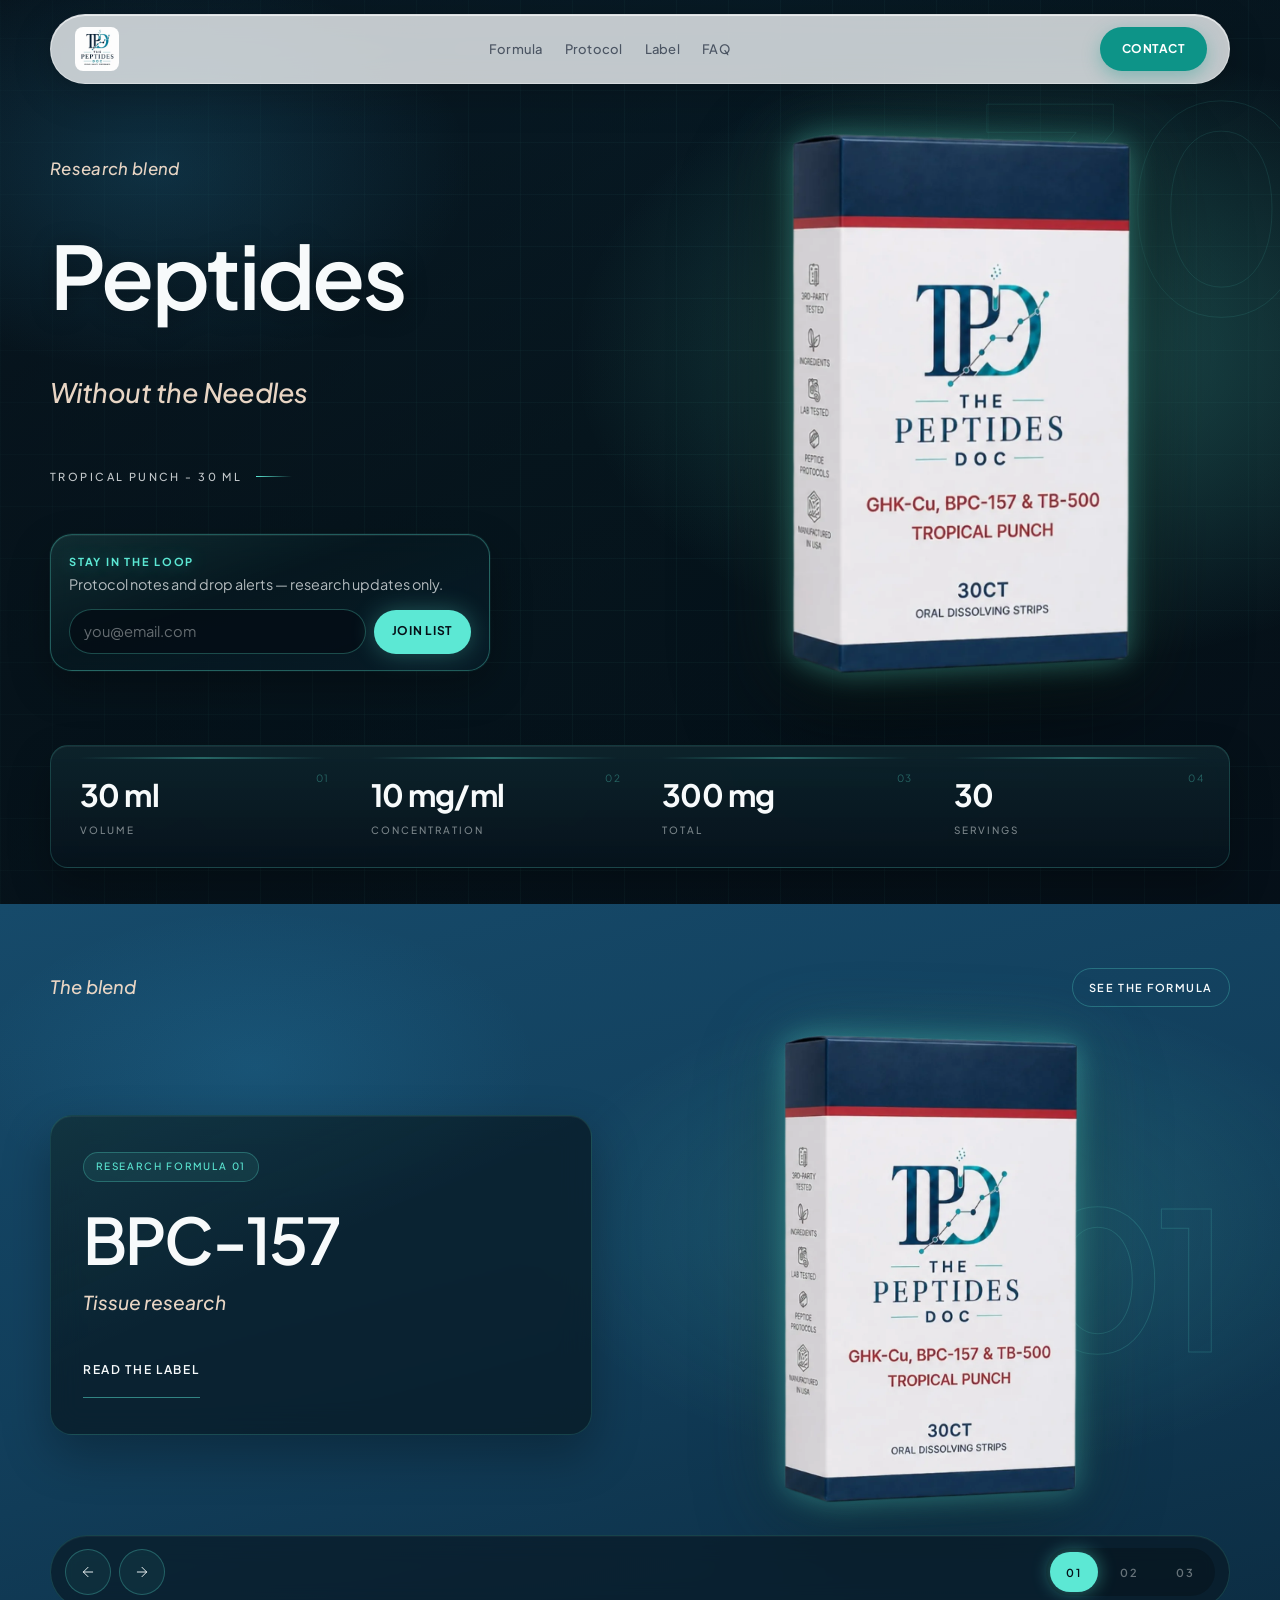
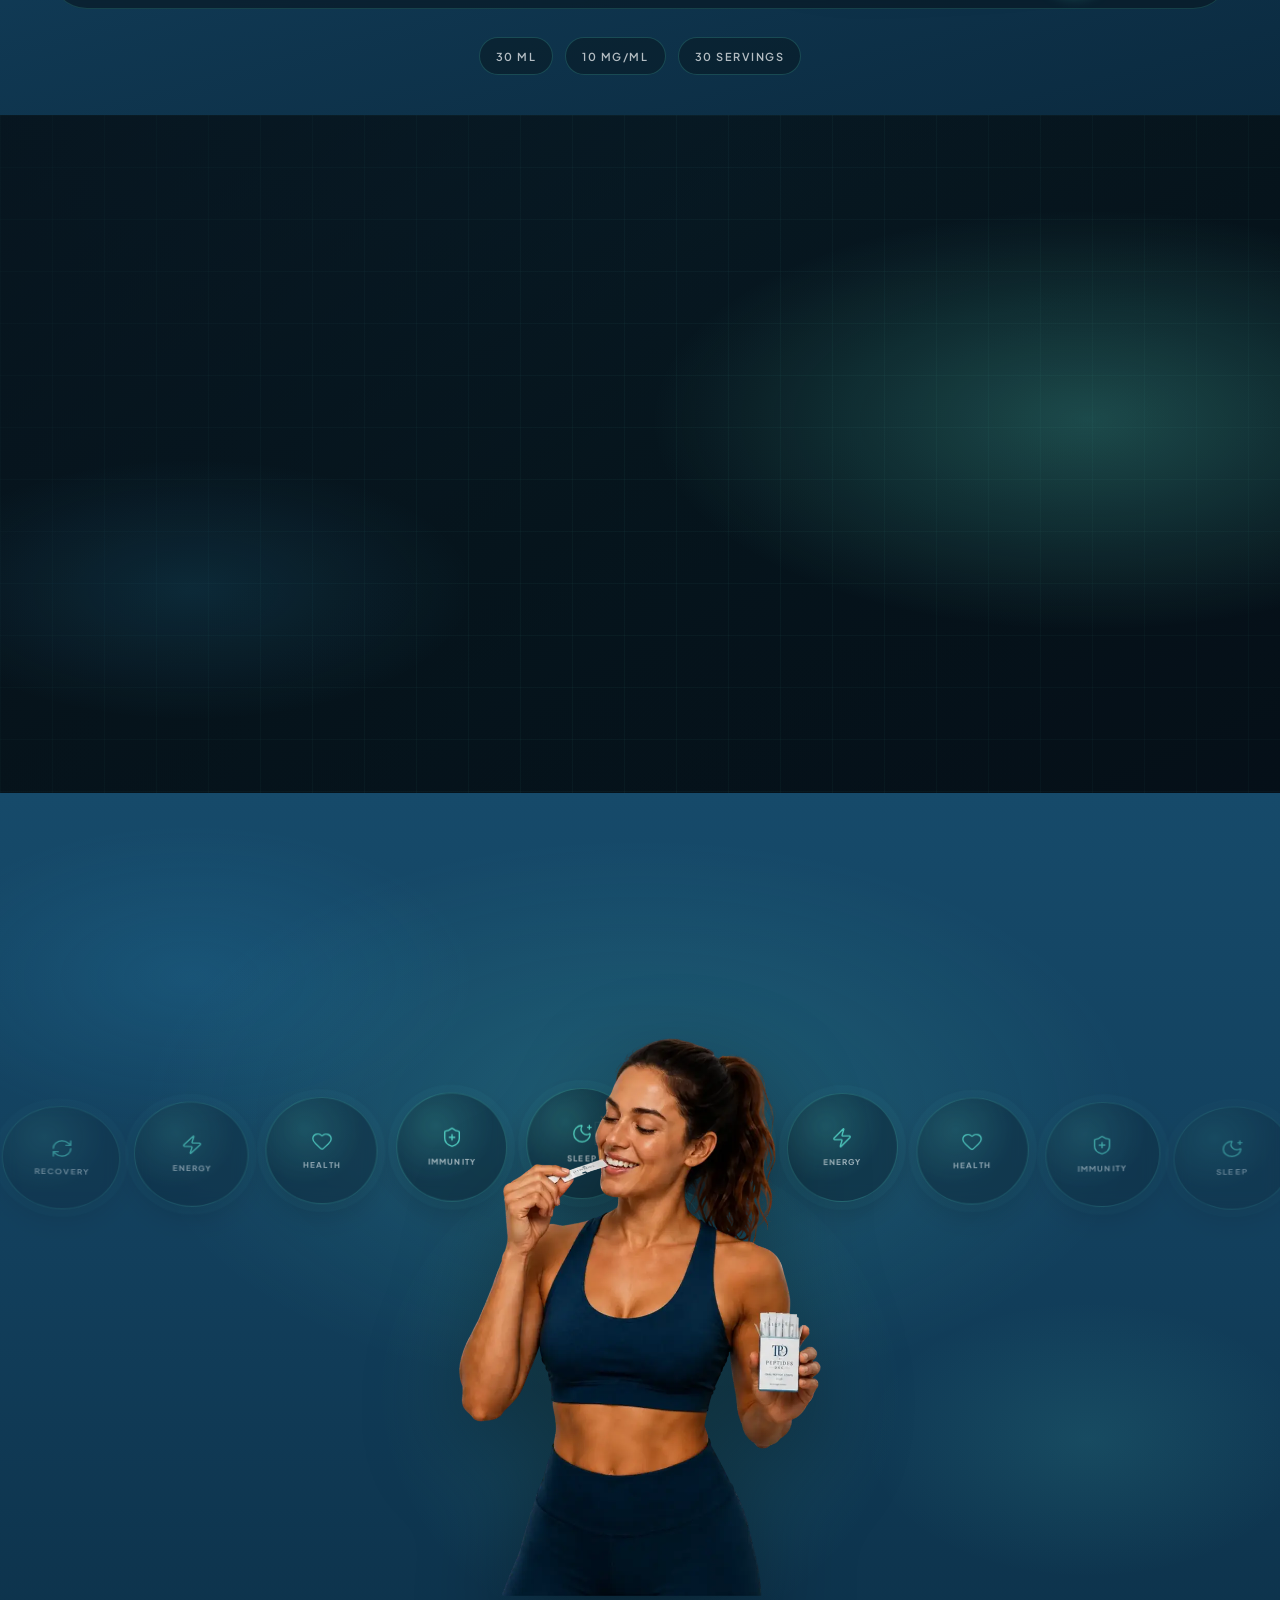
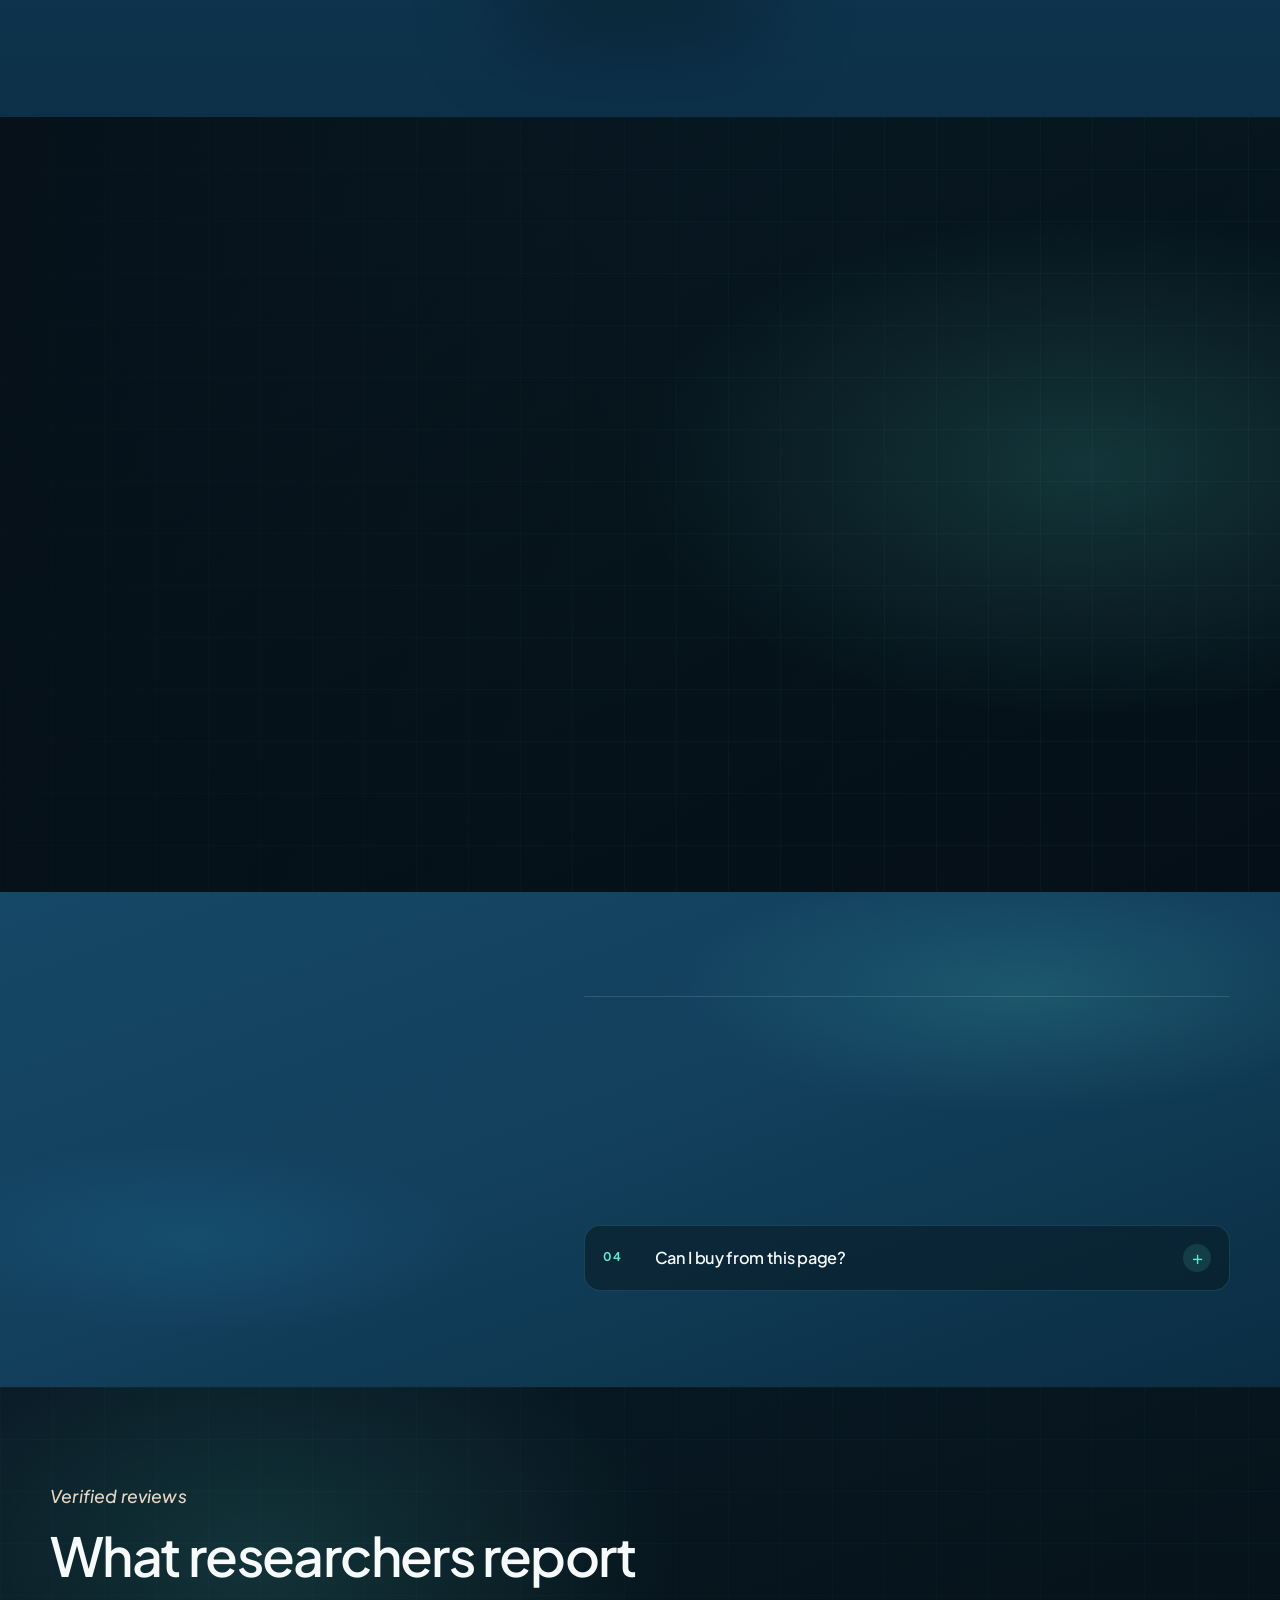
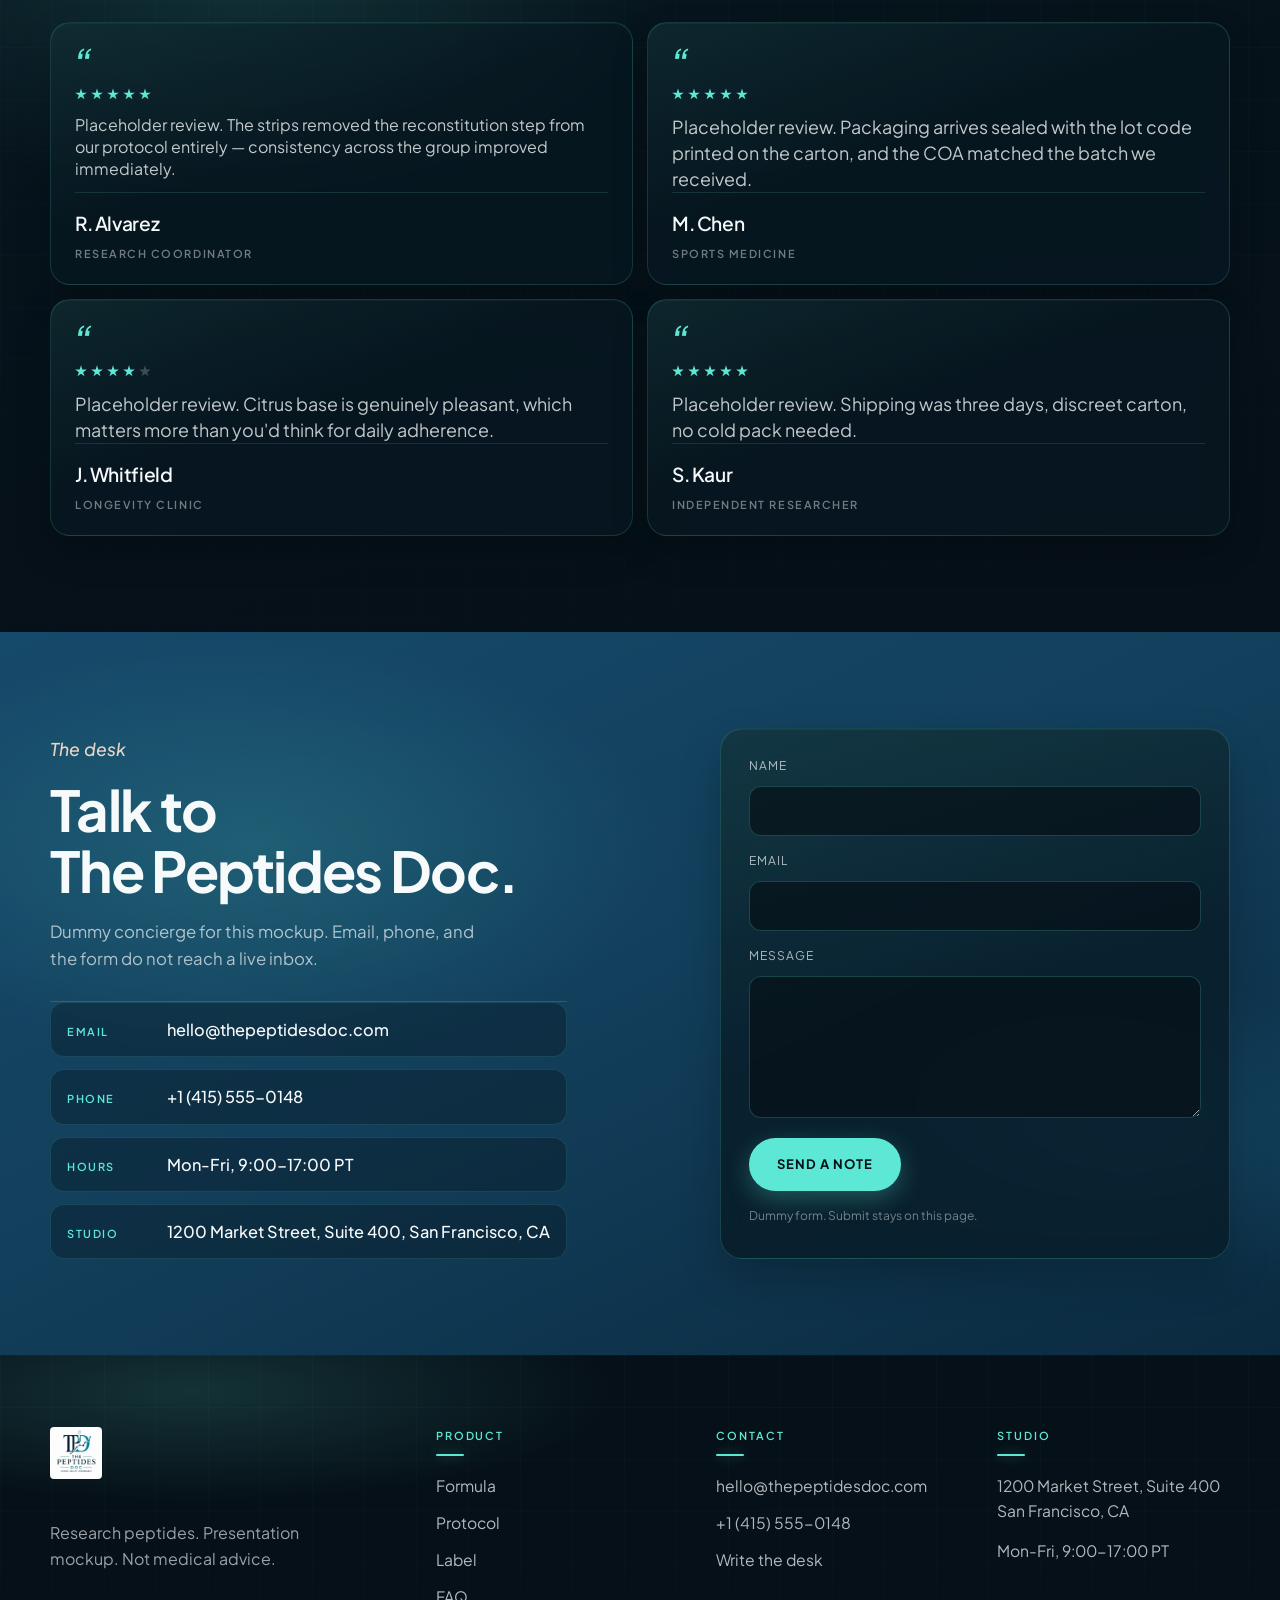
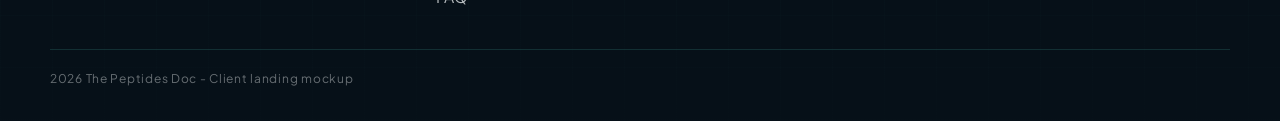
==== commit 24d3a563: "add in center" ====
--- a/index.html
+++ b/index.html
@@ -8,7 +8,7 @@
   <link rel="preconnect" href="https://fonts.googleapis.com" />
   <link rel="preconnect" href="https://fonts.gstatic.com" crossorigin />
   <link
-    href="https://fonts.googleapis.com/css2?family=Newsreader:ital,opsz,wght@0,6..72,500..700;1,6..72,500..600&family=Schibsted+Grotesk:wght@400;500;600;700&display=swap"
+    href="https://fonts.googleapis.com/css2?family=Plus+Jakarta+Sans:wght@400;500;600;700&display=swap"
     rel="stylesheet" />
   <link rel="stylesheet" href="css/theme.css" />
   <link rel="stylesheet" href="css/a.css" />
@@ -34,19 +34,6 @@
       </div>
     </div>
   </header>
-  <div class="ps-signup">
-    <div class="wrap ps-signup-inner">
-      <div class="ps-signup-copy">
-        <p class="ps-signup-kicker">Stay in the loop</p>
-        <p class="ps-signup-text">Protocol notes and drop alerts — research updates only.</p>
-      </div>
-      <form class="ps-signup-form" action="#" method="post">
-        <label class="visually-hidden" for="ps-email">Email</label>
-        <input id="ps-email" type="email" name="email" autocomplete="email" placeholder="you@email.com" required />
-        <button class="btn" type="submit">Join list</button>
-      </form>
-    </div>
-  </div>
   <main>
     <section class="ax-hero" id="top">
       <div class="wrap ax-hero-grid">
@@ -54,9 +41,18 @@
         <h1>Peptides</h1>
         <p class="lede">Without the Needles</p>
         <p class="flavor-chip"><i></i> Tropical Punch - 30 ml</p>
-        <div class="hero-actions">
-          <a class="btn" href="#formula">See the formula</a>
-          <a class="ax-link" href="#protocol">How it is used</a>
+        <div class="ps-signup">
+          <div class="ps-signup-inner">
+            <div class="ps-signup-copy">
+              <p class="ps-signup-kicker">Stay in the loop</p>
+              <p class="ps-signup-text">Protocol notes and drop alerts — research updates only.</p>
+            </div>
+            <form class="ps-signup-form" action="#" method="post">
+              <label class="visually-hidden" for="ps-email">Email</label>
+              <input id="ps-email" type="email" name="email" autocomplete="email" placeholder="you@email.com" required />
+              <button class="btn" type="submit">Join list</button>
+            </form>
+          </div>
         </div>
         <div class="ax-hero-visual product-stage">
           <img src="assets/product_img.webp" alt="The Peptides Doc GHK-Cu, BPC-157 and TB-500 Tropical Punch box" />
--- a/css/a.css
+++ b/css/a.css
@@ -21,8 +21,8 @@
   --punch: #e0b09a;
   --btn: #3eead4;
   --btn-text: #010b19;
-  --display: "Newsreader", Georgia, serif;
-  --sans: "Schibsted Grotesk", system-ui, sans-serif;
+  --display: "Plus Jakarta Sans", system-ui, sans-serif;
+  --sans: "Plus Jakarta Sans", system-ui, sans-serif;
   --header: 72px;
   --shadow: none;
   background: var(--s0);
@@ -285,7 +285,7 @@
 /* Hero */
 .ax-hero {
   --gutter: calc(clamp(2.8rem, 5vw, 5.35rem) * 0.58);
-  min-height: calc(100svh - var(--header) - 46px);
+  min-height: calc(100svh - var(--header));
   display: flex;
   flex-direction: column;
   justify-content: center;
--- a/css/product-story.css
+++ b/css/product-story.css
@@ -35,31 +35,34 @@
   border: 0;
 }
 
-/* Top email signup (below navbar) */
-.page-product-story .ps-signup {
-  position: relative;
-  z-index: 24;
-  margin: 14px auto 0;
-  width: min(1180px, calc(100% - 20px));
-  padding: 14px 18px;
-  border: 1px solid rgba(92, 232, 212, 0.28);
-  border-radius: 999px;
+/* Hero email signup (main CTA) */
+.page-product-story .ax-hero .ps-signup {
+  grid-area: actions;
+  position: relative;
+  z-index: 2;
+  align-self: start;
+  margin: 0;
+  width: 100%;
+  max-width: 440px;
+  padding: 18px 18px 16px;
+  border: 1px solid rgba(92, 232, 212, 0.32);
+  border-radius: 22px;
   background:
-    linear-gradient(120deg, rgba(92, 232, 212, 0.14), rgba(8, 24, 34, 0.55) 45%, rgba(56, 189, 248, 0.1));
+    linear-gradient(160deg, rgba(92, 232, 212, 0.12), rgba(6, 24, 32, 0.82) 42%, rgba(8, 28, 40, 0.9));
   box-shadow:
-    0 0 40px rgba(92, 232, 212, 0.12),
-    inset 0 1px 0 rgba(255, 255, 255, 0.08);
-  backdrop-filter: blur(16px);
-  -webkit-backdrop-filter: blur(16px);
+    0 16px 40px rgba(0, 0, 0, 0.28),
+    0 0 0 1px rgba(92, 232, 212, 0.06),
+    inset 0 1px 0 rgba(255, 255, 255, 0.06);
+  backdrop-filter: blur(14px);
+  -webkit-backdrop-filter: blur(14px);
 }
 
 .page-product-story .ps-signup-inner {
   width: 100%;
   display: flex;
-  flex-wrap: wrap;
-  align-items: center;
-  justify-content: space-between;
-  gap: 14px 24px;
+  flex-direction: column;
+  align-items: stretch;
+  gap: 14px;
 }
 
 .page-product-story .ps-signup-kicker {
@@ -75,32 +78,31 @@
 .page-product-story .ps-signup-text {
   margin: 0;
   color: rgba(247, 250, 251, 0.72);
-  font-size: 0.92rem;
+  font-size: 0.9rem;
+  line-height: 1.45;
 }
 
 .page-product-story .ps-signup-form {
   display: flex;
-  flex-wrap: wrap;
+  flex-wrap: nowrap;
   align-items: center;
-  gap: 10px;
-  flex: 1 1 280px;
-  justify-content: flex-end;
-  max-width: 520px;
-  margin-left: auto;
+  gap: 8px;
+  width: 100%;
+  margin: 0;
 }
 
 .page-product-story .ps-signup-form input {
-  flex: 1 1 200px;
+  flex: 1 1 auto;
   min-width: 0;
-  min-height: 46px;
-  padding: 12px 16px;
+  min-height: 44px;
+  padding: 10px 14px;
   border: 1px solid rgba(92, 232, 212, 0.28);
   border-radius: 999px;
-  background: rgba(4, 12, 20, 0.65);
+  background: rgba(4, 12, 20, 0.75);
   color: #f7fafb;
   font: inherit;
+  font-size: 0.92rem;
   caret-color: #5ce8d4;
-  box-shadow: 0 0 20px rgba(92, 232, 212, 0.06);
 }
 
 .page-product-story .ps-signup-form input::placeholder {
@@ -110,37 +112,39 @@
 .page-product-story .ps-signup-form input:focus {
   outline: none;
   border-color: rgba(92, 232, 212, 0.7);
-  box-shadow: 0 0 0 3px rgba(92, 232, 212, 0.16), 0 0 28px rgba(92, 232, 212, 0.2);
+  box-shadow: 0 0 0 3px rgba(92, 232, 212, 0.16);
 }
 
 .page-product-story .ps-signup-form .btn {
-  min-height: 46px;
-  padding: 0 22px;
+  flex: 0 0 auto;
+  min-height: 44px;
+  padding: 0 18px;
   border-radius: 999px;
   background: #5ce8d4;
   color: #061018;
+  font-size: 12px;
   font-weight: 700;
   letter-spacing: 0.06em;
-  box-shadow: 0 0 28px rgba(92, 232, 212, 0.35);
+  text-transform: uppercase;
+  white-space: nowrap;
+  box-shadow: 0 0 24px rgba(92, 232, 212, 0.3);
   transition: transform 0.25s ease, background 0.25s ease, box-shadow 0.25s ease;
 }
 
 .page-product-story .ps-signup-form .btn:hover {
   background: #b8fff6;
   transform: translateY(-1px);
-  box-shadow: 0 0 36px rgba(92, 232, 212, 0.5);
+  box-shadow: 0 0 32px rgba(92, 232, 212, 0.45);
 }
 
 @media (max-width: 720px) {
-  .page-product-story .ps-signup {
-    border-radius: 22px;
+  .page-product-story .ax-hero .ps-signup {
+    max-width: none;
     padding: 16px;
   }
 
   .page-product-story .ps-signup-form {
-    width: 100%;
-    max-width: none;
-    justify-content: stretch;
+    flex-wrap: wrap;
   }
 
   .page-product-story .ps-signup-form .btn {
@@ -148,15 +152,15 @@
   }
 }
 
-/* Floating glass navbar */
+/* Navbar — same dark grid section, attached to hero */
 .page-product-story .site-header {
   position: sticky;
-  top: 12px;
+  top: 0;
   z-index: 30;
   height: auto;
   min-height: 0;
-  margin: 12px 0 0;
-  padding: 0;
+  margin: 0;
+  padding: 14px 0 0;
   background: transparent !important;
   border: 0 !important;
   backdrop-filter: none;
@@ -269,7 +273,8 @@
 
 @media (max-width: 900px) {
   .page-product-story .site-header {
-    top: 8px;
+    top: 0;
+    padding-top: 10px;
   }
 
   .page-product-story .header-inner {
@@ -330,8 +335,9 @@
   position: relative;
   isolation: isolate;
   overflow: hidden;
-  padding: 36px 0 0;
-  min-height: calc(100svh - var(--header) - 46px);
+  margin-top: calc(-1 * (var(--ps-nav-h) + 34px));
+  padding: calc(var(--ps-nav-h) + 48px) 0 0;
+  min-height: calc(100svh + 18px);
   background-color: #061820;
   background-image:
     linear-gradient(rgba(92, 232, 212, 0.06) 1px, transparent 1px),
@@ -391,7 +397,7 @@
 .page-product-story .ax-hero h1,
 .page-product-story .ax-hero .lede,
 .page-product-story .ax-hero .flavor-chip,
-.page-product-story .ax-hero .hero-actions,
+.page-product-story .ax-hero .ps-signup,
 .page-product-story .ax-hero-visual {
   animation: ps-rise 0.85s cubic-bezier(0.22, 1, 0.36, 1) both;
 }
@@ -400,7 +406,7 @@
 .page-product-story .ax-hero h1 { animation-delay: 0.12s; }
 .page-product-story .ax-hero .lede { animation-delay: 0.2s; }
 .page-product-story .ax-hero .flavor-chip { animation-delay: 0.28s; }
-.page-product-story .ax-hero .hero-actions { animation-delay: 0.36s; }
+.page-product-story .ax-hero .ps-signup { animation-delay: 0.36s; }
 .page-product-story .ax-hero-visual { animation-delay: 0.16s; }
 
 /* Clean label — no glowing pill chrome */
@@ -487,60 +493,6 @@
   display: none;
 }
 
-.page-product-story .ax-hero .hero-actions {
-  gap: 20px;
-  align-items: center;
-}
-
-.page-product-story .ax-hero .btn {
-  position: relative;
-  overflow: hidden;
-  min-height: 52px;
-  padding: 0 28px;
-  border-radius: 999px;
-  background: var(--ps-teal);
-  color: #061018;
-  box-shadow: 0 8px 28px rgba(92, 232, 212, 0.28);
-  transition: transform 0.3s ease, box-shadow 0.3s ease, background 0.3s ease;
-}
-
-.page-product-story .ax-hero .btn::after {
-  content: "";
-  position: absolute;
-  inset: 0;
-  background: linear-gradient(110deg, transparent 30%, rgba(255, 255, 255, 0.4) 50%, transparent 70%);
-  transform: translateX(-130%);
-  transition: transform 0.55s ease;
-}
-
-.page-product-story .ax-hero .btn:hover {
-  background: #b8fff6;
-  transform: translateY(-2px);
-  box-shadow: 0 12px 32px rgba(92, 232, 212, 0.38);
-}
-
-.page-product-story .ax-hero .btn:hover::after {
-  transform: translateX(130%);
-}
-
-.page-product-story .ax-hero .ax-link {
-  letter-spacing: 0.14em;
-  text-decoration: none;
-  color: #f7fafb;
-  border-bottom: 1px solid rgba(92, 232, 212, 0.55);
-  padding-bottom: 3px;
-  transition: color 0.25s ease, border-color 0.25s ease;
-}
-
-.page-product-story .ax-hero .ax-link::after {
-  display: none;
-}
-
-.page-product-story .ax-hero .ax-link:hover {
-  color: var(--ps-teal);
-  border-bottom-color: var(--ps-teal);
-}
-
 /* Product — shiny edge on img only */
 .page-product-story .ax-hero-visual {
   position: relative;
@@ -896,16 +848,7 @@
 }
 
 .page-product-story .ax-show-visual::before {
-  content: "";
-  position: absolute;
-  z-index: 0;
-  width: min(78%, 380px);
-  height: min(78%, 380px);
-  border-radius: 50%;
-  background:
-    radial-gradient(circle at 50% 45%, rgba(92, 232, 212, 0.2), transparent 68%);
-  filter: blur(4px);
-  pointer-events: none;
+  display: none;
 }
 
 .page-product-story .ax-show-visual::after {
@@ -2381,7 +2324,7 @@
   .page-product-story .ax-hero h1,
   .page-product-story .ax-hero .lede,
   .page-product-story .ax-hero .flavor-chip,
-  .page-product-story .ax-hero .hero-actions,
+  .page-product-story .ax-hero .ps-signup,
   .page-product-story .ax-hero-visual,
   .page-product-story .ax-rail div,
   .page-product-story .ax-show-visual img,
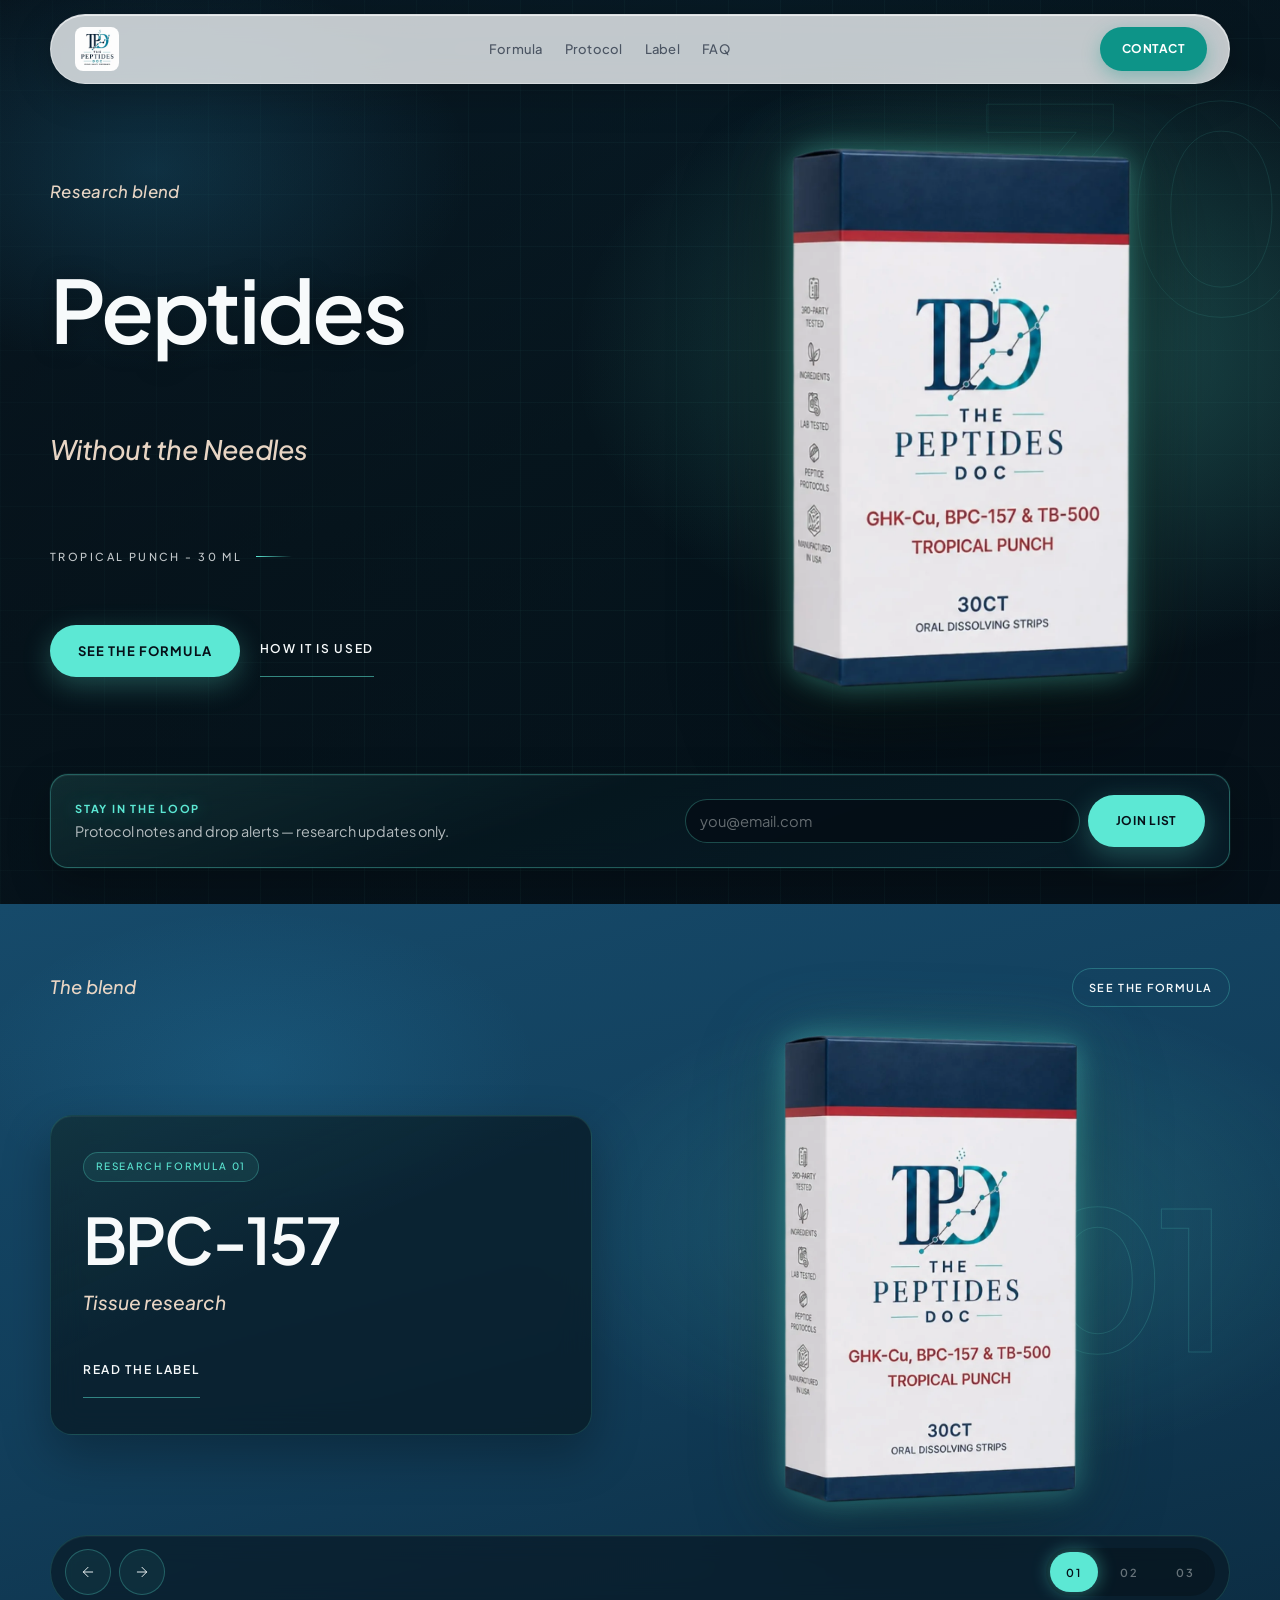
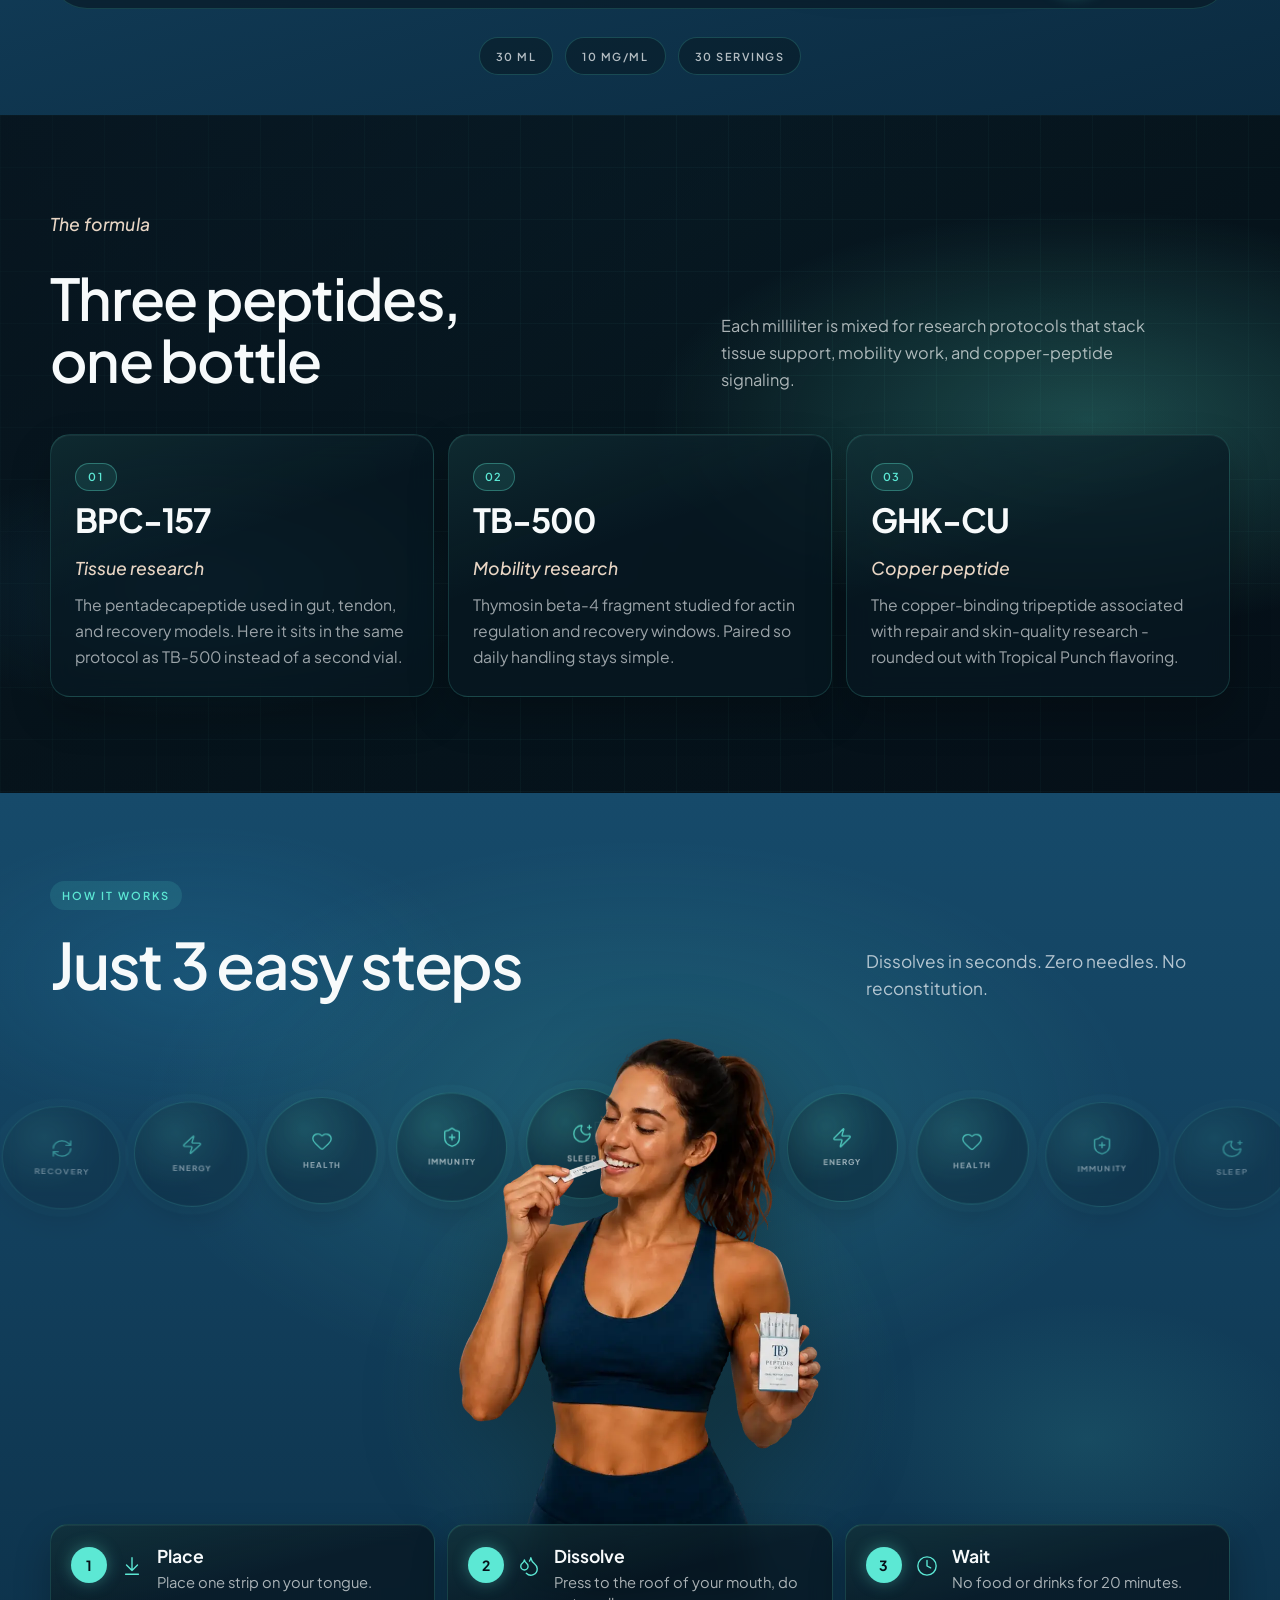
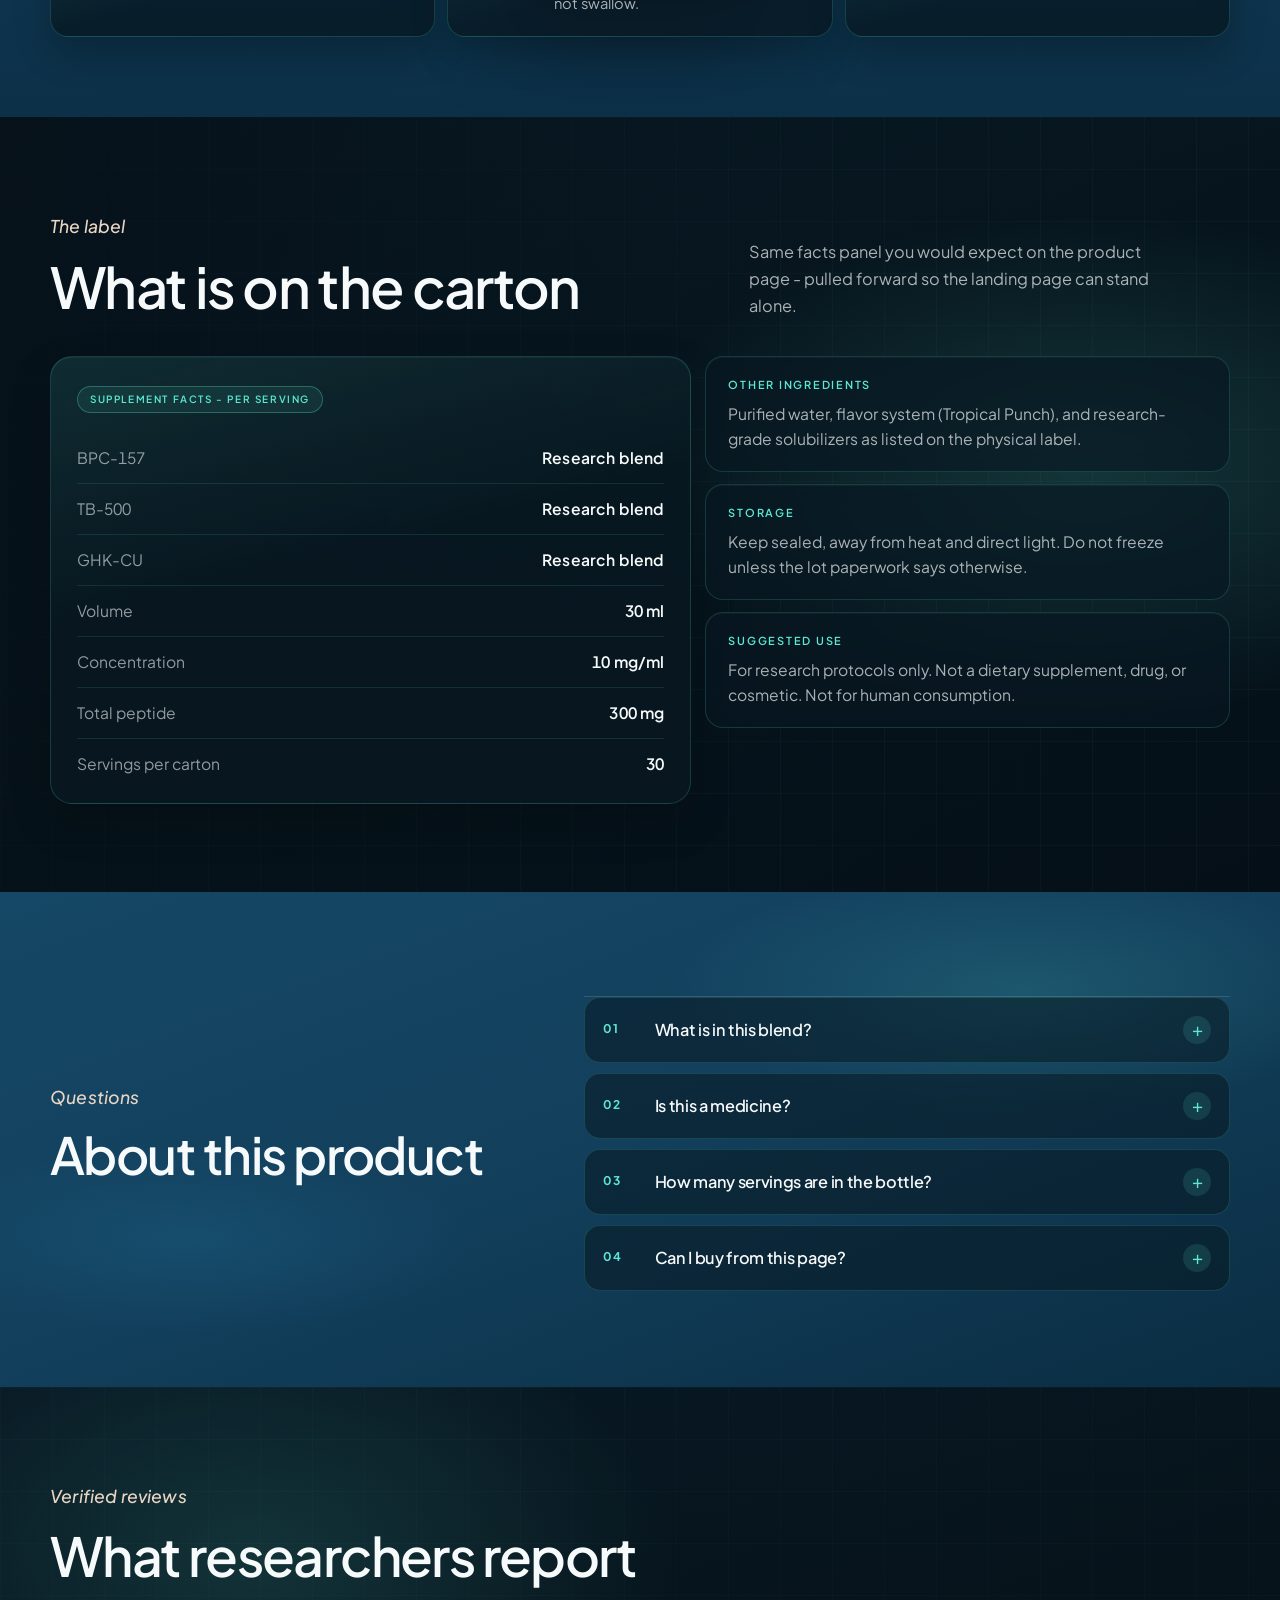
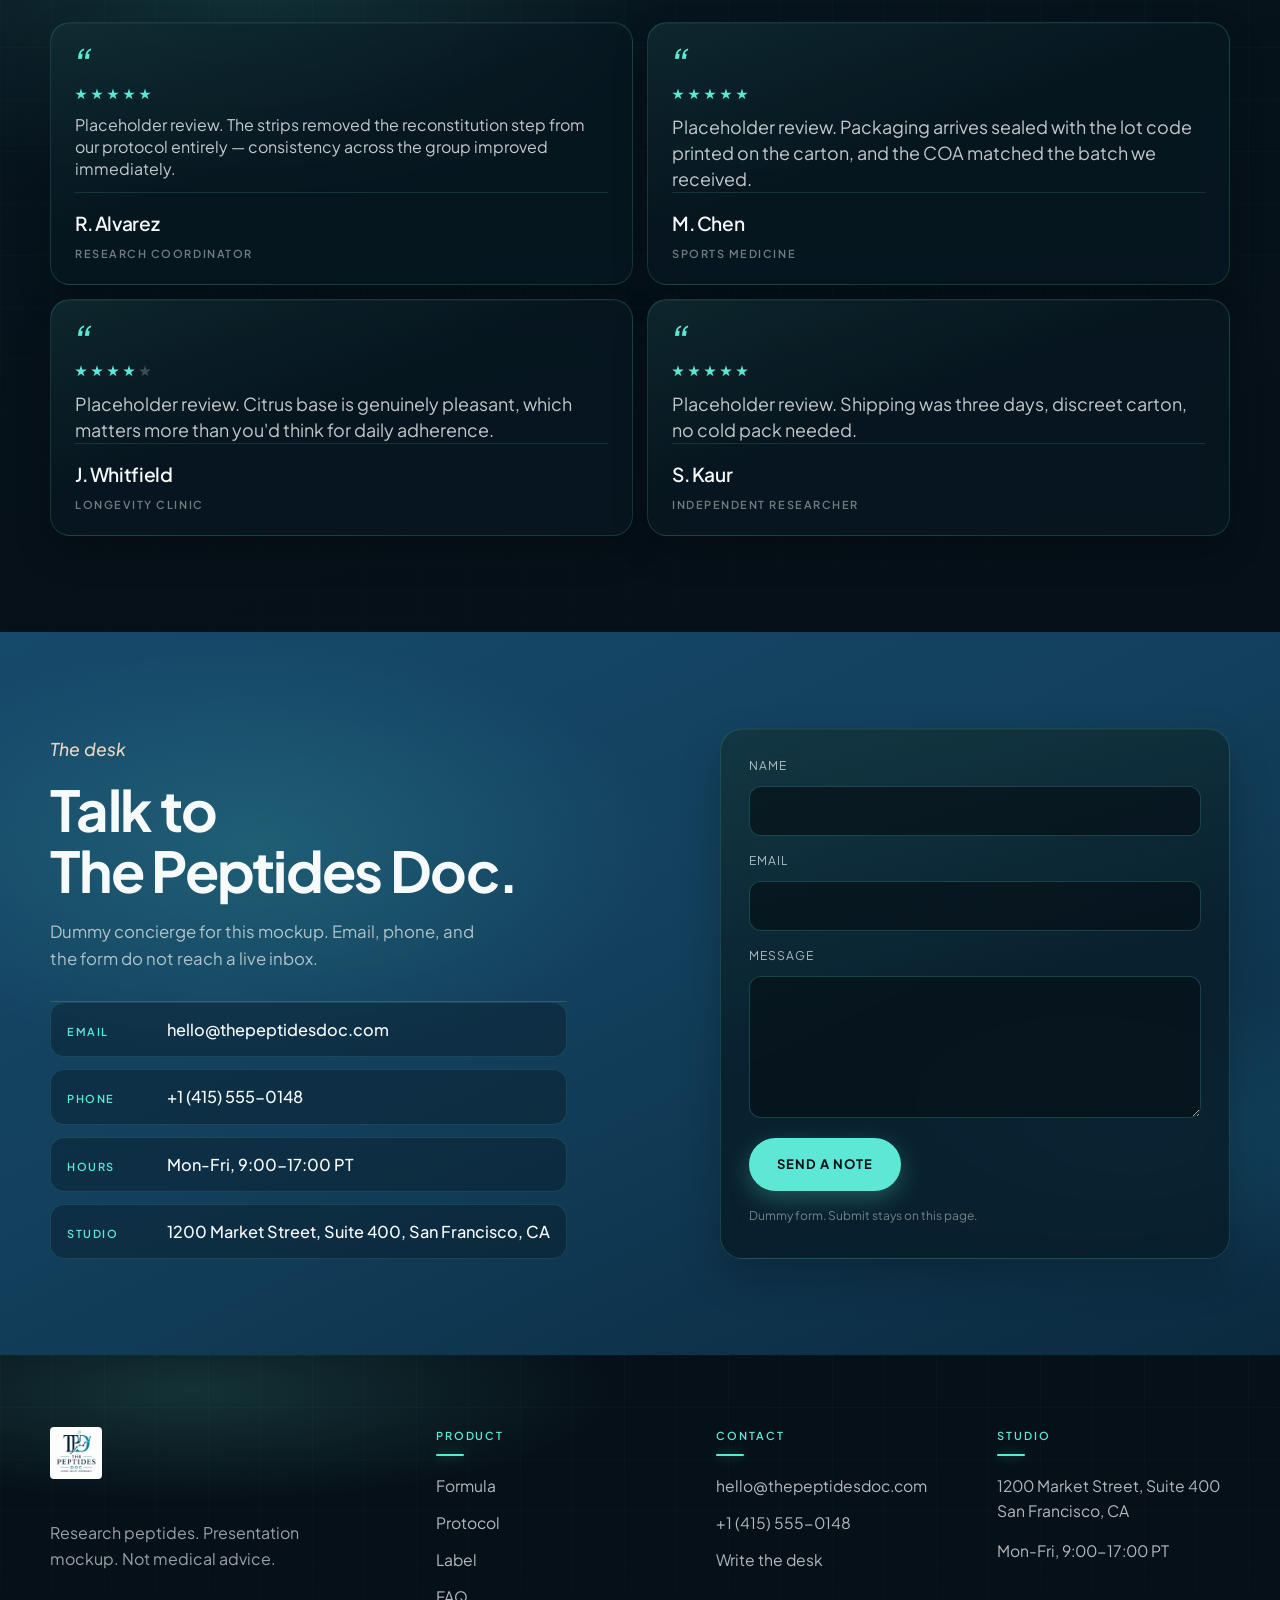
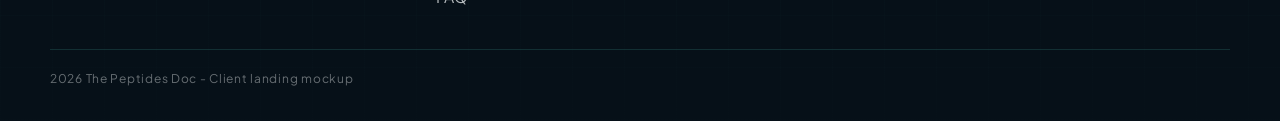
==== commit 1462899b: "add in end" ====
--- a/index.html
+++ b/index.html
@@ -41,7 +41,16 @@
         <h1>Peptides</h1>
         <p class="lede">Without the Needles</p>
         <p class="flavor-chip"><i></i> Tropical Punch - 30 ml</p>
-        <div class="ps-signup">
+        <div class="hero-actions">
+          <a class="btn" href="#formula">See the formula</a>
+          <a class="ax-link" href="#protocol">How it is used</a>
+        </div>
+        <div class="ax-hero-visual product-stage">
+          <img src="assets/product_img.webp" alt="The Peptides Doc GHK-Cu, BPC-157 and TB-500 Tropical Punch box" />
+        </div>
+      </div>
+      <div class="wrap">
+        <div class="ps-signup ps-rail-signup">
           <div class="ps-signup-inner">
             <div class="ps-signup-copy">
               <p class="ps-signup-kicker">Stay in the loop</p>
@@ -54,29 +63,6 @@
             </form>
           </div>
         </div>
-        <div class="ax-hero-visual product-stage">
-          <img src="assets/product_img.webp" alt="The Peptides Doc GHK-Cu, BPC-157 and TB-500 Tropical Punch box" />
-        </div>
-      </div>
-      <div class="wrap">
-        <dl class="ax-rail">
-          <div>
-            <dt>Volume</dt>
-            <dd>30 ml</dd>
-          </div>
-          <div>
-            <dt>Concentration</dt>
-            <dd>10 mg/ml</dd>
-          </div>
-          <div>
-            <dt>Total</dt>
-            <dd>300 mg</dd>
-          </div>
-          <div>
-            <dt>Servings</dt>
-            <dd>30</dd>
-          </div>
-        </dl>
       </div>
     </section>
 
--- a/css/product-story.css
+++ b/css/product-story.css
@@ -36,7 +36,7 @@
 }
 
 /* Hero email signup (main CTA) */
-.page-product-story .ax-hero .ps-signup {
+.page-product-story .ps-signup {
   grid-area: actions;
   position: relative;
   z-index: 2;
@@ -138,11 +138,6 @@
 }
 
 @media (max-width: 720px) {
-  .page-product-story .ax-hero .ps-signup {
-    max-width: none;
-    padding: 16px;
-  }
-
   .page-product-story .ps-signup-form {
     flex-wrap: wrap;
   }
@@ -397,7 +392,7 @@
 .page-product-story .ax-hero h1,
 .page-product-story .ax-hero .lede,
 .page-product-story .ax-hero .flavor-chip,
-.page-product-story .ax-hero .ps-signup,
+.page-product-story .ax-hero .hero-actions,
 .page-product-story .ax-hero-visual {
   animation: ps-rise 0.85s cubic-bezier(0.22, 1, 0.36, 1) both;
 }
@@ -406,7 +401,7 @@
 .page-product-story .ax-hero h1 { animation-delay: 0.12s; }
 .page-product-story .ax-hero .lede { animation-delay: 0.2s; }
 .page-product-story .ax-hero .flavor-chip { animation-delay: 0.28s; }
-.page-product-story .ax-hero .ps-signup { animation-delay: 0.36s; }
+.page-product-story .ax-hero .hero-actions { animation-delay: 0.36s; }
 .page-product-story .ax-hero-visual { animation-delay: 0.16s; }
 
 /* Clean label — no glowing pill chrome */
@@ -493,6 +488,60 @@
   display: none;
 }
 
+.page-product-story .ax-hero .hero-actions {
+  gap: 20px;
+  align-items: center;
+}
+
+.page-product-story .ax-hero .btn {
+  position: relative;
+  overflow: hidden;
+  min-height: 52px;
+  padding: 0 28px;
+  border-radius: 999px;
+  background: var(--ps-teal);
+  color: #061018;
+  box-shadow: 0 8px 28px rgba(92, 232, 212, 0.28);
+  transition: transform 0.3s ease, box-shadow 0.3s ease, background 0.3s ease;
+}
+
+.page-product-story .ax-hero .btn::after {
+  content: "";
+  position: absolute;
+  inset: 0;
+  background: linear-gradient(110deg, transparent 30%, rgba(255, 255, 255, 0.4) 50%, transparent 70%);
+  transform: translateX(-130%);
+  transition: transform 0.55s ease;
+}
+
+.page-product-story .ax-hero .btn:hover {
+  background: #b8fff6;
+  transform: translateY(-2px);
+  box-shadow: 0 12px 32px rgba(92, 232, 212, 0.38);
+}
+
+.page-product-story .ax-hero .btn:hover::after {
+  transform: translateX(130%);
+}
+
+.page-product-story .ax-hero .ax-link {
+  letter-spacing: 0.14em;
+  text-decoration: none;
+  color: #f7fafb;
+  border-bottom: 1px solid rgba(92, 232, 212, 0.55);
+  padding-bottom: 3px;
+  transition: color 0.25s ease, border-color 0.25s ease;
+}
+
+.page-product-story .ax-hero .ax-link::after {
+  display: none;
+}
+
+.page-product-story .ax-hero .ax-link:hover {
+  color: var(--ps-teal);
+  border-bottom-color: var(--ps-teal);
+}
+
 /* Product — shiny edge on img only */
 .page-product-story .ax-hero-visual {
   position: relative;
@@ -543,8 +592,39 @@
 }
 
 /* Specs — glass metric tiles */
-.page-product-story .ax-hero > .wrap:has(.ax-rail) {
+.page-product-story .ax-hero > .wrap:has(.ps-rail-signup) {
   padding-bottom: 36px;
+}
+
+.page-product-story .ps-rail-signup {
+  width: 100%;
+  max-width: none;
+  margin-top: 32px;
+  padding: 20px 24px;
+  border-radius: 18px;
+}
+
+.page-product-story .ps-rail-signup .ps-signup-inner {
+  flex-direction: row;
+  align-items: center;
+  justify-content: space-between;
+  gap: 24px;
+}
+
+.page-product-story .ps-rail-signup .ps-signup-form {
+  max-width: 520px;
+}
+
+@media (max-width: 720px) {
+  .page-product-story .ps-rail-signup {
+    padding: 16px;
+  }
+
+  .page-product-story .ps-rail-signup .ps-signup-inner {
+    flex-direction: column;
+    align-items: stretch;
+    gap: 14px;
+  }
 }
 
 .page-product-story .ax-rail {
@@ -2324,7 +2404,7 @@
   .page-product-story .ax-hero h1,
   .page-product-story .ax-hero .lede,
   .page-product-story .ax-hero .flavor-chip,
-  .page-product-story .ax-hero .ps-signup,
+  .page-product-story .ax-hero .hero-actions,
   .page-product-story .ax-hero-visual,
   .page-product-story .ax-rail div,
   .page-product-story .ax-show-visual img,
